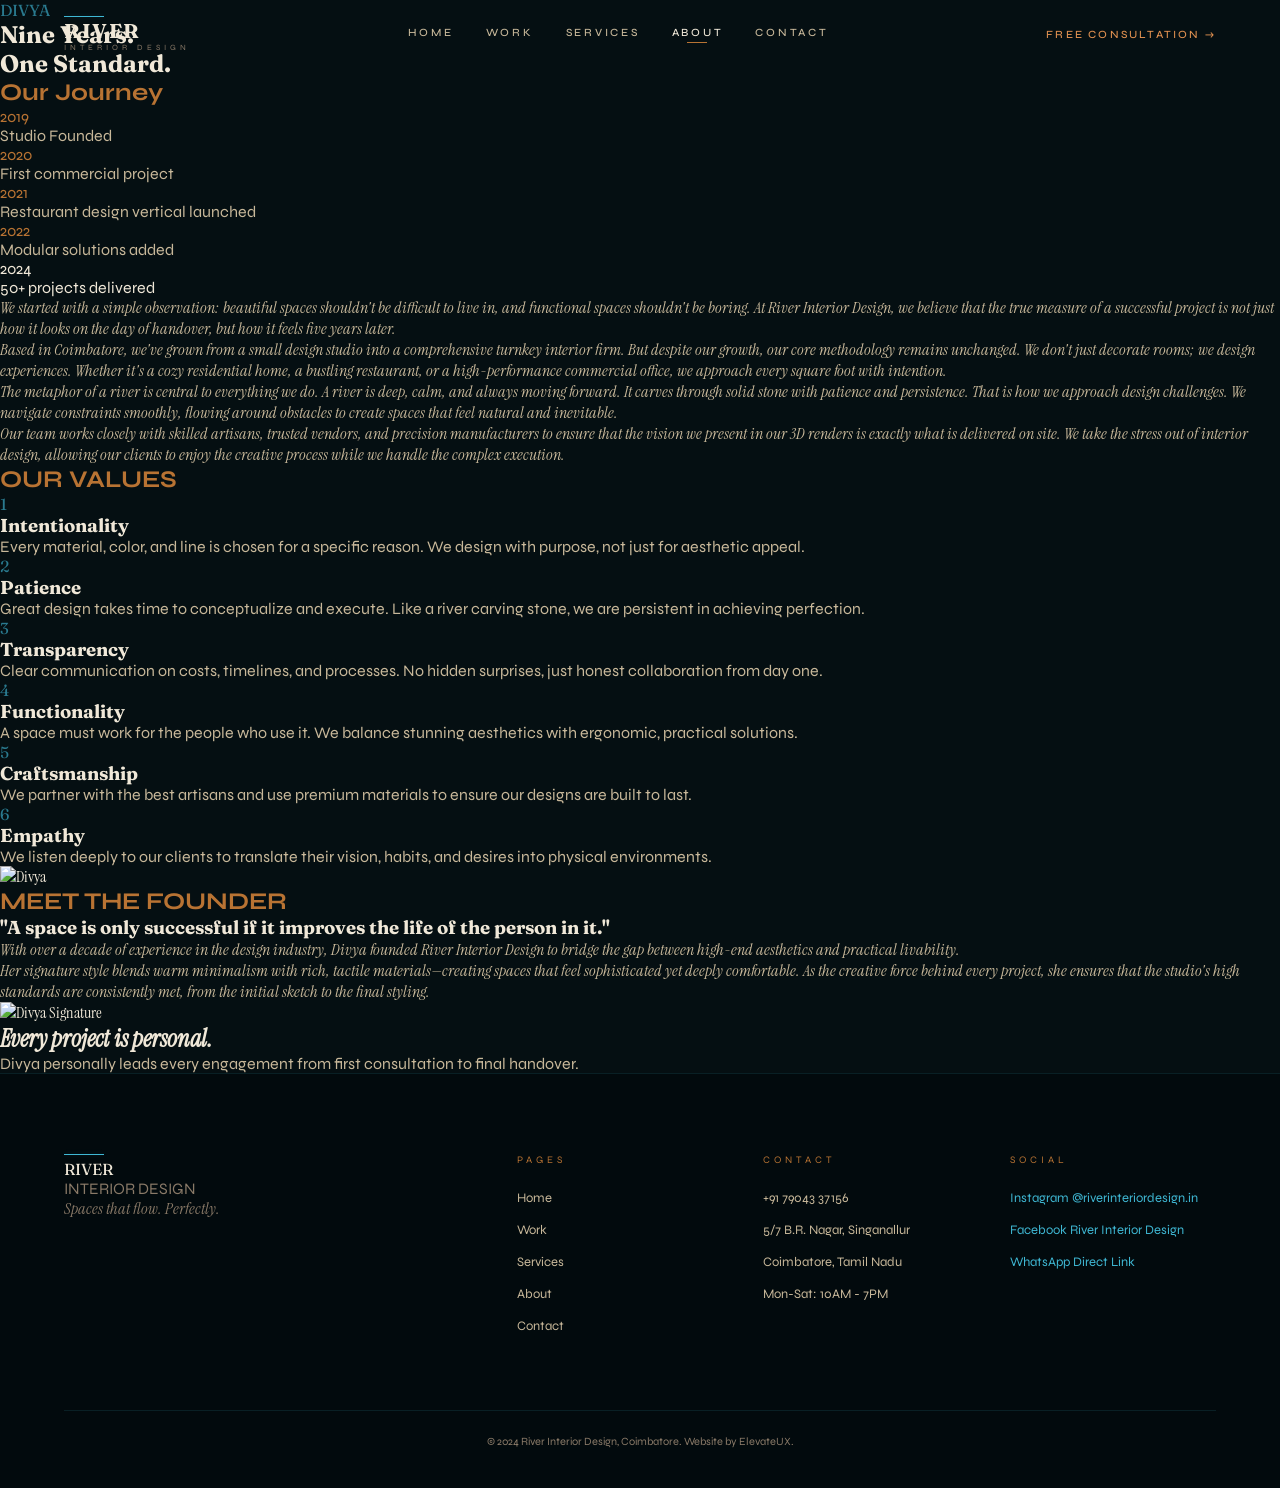
==== about.html @ d5b52022 "first commit" ====
<!DOCTYPE html>
<html lang="en">
<head>
    <meta charset="UTF-8">
    <meta name="viewport" content="width=device-width, initial-scale=1.0">
    <title>About | River Interior Design</title>
    <link rel="stylesheet" href="css/style.css">
    <script src="https://cdn.tailwindcss.com"></script>
    <script>
        tailwind.config = {
            theme: {
                extend: {
                    colors: {
                        deep: '#050f12',
                        surface: '#0a2028',
                        raised: '#0f3040',
                        elevated: '#1a4a60',
                        teal: '#2a7a8f',
                        glow: '#3fb8d4',
                        shimmer: '#7de0f5',
                        sand: '#f0e8d8',
                        'sand-dim': '#c8b89a',
                        'sand-muted': '#8a7a68',
                        copper: '#b87333',
                        'copper-bright': '#e09050',
                        'copper-dim': '#7a4f22',
                    }
                }
            }
        }
    </script>
</head>
<body class="bg-deep text-sand">

    <!-- NAVIGATION -->
    <nav class="navbar">
        <div class="nav-left">
            <div class="nav-logo-mark"></div>
            <a href="index.html" class="nav-title">RIVER</a>
            <div class="nav-subtitle">INTERIOR DESIGN</div>
        </div>
        
        <div class="nav-center hidden md:flex">
            <a href="index.html" class="nav-link">Home</a>
            <a href="work.html" class="nav-link">Work</a>
            <a href="services.html" class="nav-link">Services</a>
            <a href="about.html" class="nav-link active">About</a>
            <a href="contact.html" class="nav-link">Contact</a>
        </div>
        
        <div class="nav-right hidden md:flex">
            <a href="contact.html" class="btn-text-copper">FREE CONSULTATION &rarr;</a>
        </div>

        <div class="menu-toggle md:hidden">
            <span></span>
            <span></span>
        </div>
    </nav>

    <!-- MOBILE MENU -->
    <div class="mobile-menu">
        <a href="index.html" class="nav-link">Home</a>
        <a href="work.html" class="nav-link">Work</a>
        <a href="services.html" class="nav-link">Services</a>
        <a href="about.html" class="nav-link active">About</a>
        <a href="contact.html" class="nav-link">Contact</a>
    </div>

    <!-- HERO -->
    <section class="h-[80vh] bg-surface relative overflow-hidden flex items-center px-[5%] mt-[68px]">
        <div class="font-display font-black text-[200px] text-teal opacity-[0.04] absolute top-1/2 left-1/2 -translate-x-1/2 -translate-y-1/2 pointer-events-none select-none w-full text-center tracking-widest uppercase">DIVYA</div>
        
        <div class="relative z-10 w-full max-w-7xl mx-auto pt-20">
            <div class="clip-up-text clip-up">
                <h1 class="font-display font-black text-[clamp(64px,8vw,120px)] text-sand leading-none">Nine Years.</h1>
            </div>
            <div class="clip-up-text clip-up">
                <h1 class="font-display font-light italic text-[clamp(64px,8vw,120px)] text-glow leading-none" style="transition-delay: 0.2s">One Standard.</h1>
            </div>
        </div>
    </section>

    <!-- STORY & TIMELINE -->
    <section class="bg-deep py-24 px-[5%]">
        <div class="max-w-7xl mx-auto flex flex-col md:flex-row gap-20">
            
            <!-- Timeline (Left) -->
            <div class="w-full md:w-1/3">
                <div class="sticky top-32 reveal">
                    <h2 class="font-ui text-[10px] text-copper tracking-[0.4em] uppercase mb-12 fade-up">Our Journey</h2>
                    
                    <div class="relative border-l border-copper/30 ml-2 space-y-10">
                        <div class="relative pl-6 fade-up" style="transition-delay: 0.1s">
                            <span class="absolute -left-[5px] top-1.5 w-[9px] h-[9px] bg-copper rounded-full"></span>
                            <div class="font-ui text-[11px] text-copper tracking-wider font-semibold mb-1">2019</div>
                            <div class="font-ui text-[13px] text-sand-dim">Studio Founded</div>
                        </div>
                        
                        <div class="relative pl-6 fade-up" style="transition-delay: 0.2s">
                            <span class="absolute -left-[5px] top-1.5 w-[9px] h-[9px] bg-copper rounded-full"></span>
                            <div class="font-ui text-[11px] text-copper tracking-wider font-semibold mb-1">2020</div>
                            <div class="font-ui text-[13px] text-sand-dim">First commercial project</div>
                        </div>
                        
                        <div class="relative pl-6 fade-up" style="transition-delay: 0.3s">
                            <span class="absolute -left-[5px] top-1.5 w-[9px] h-[9px] bg-copper rounded-full"></span>
                            <div class="font-ui text-[11px] text-copper tracking-wider font-semibold mb-1">2021</div>
                            <div class="font-ui text-[13px] text-sand-dim">Restaurant design vertical launched</div>
                        </div>
                        
                        <div class="relative pl-6 fade-up" style="transition-delay: 0.4s">
                            <span class="absolute -left-[5px] top-1.5 w-[9px] h-[9px] bg-copper rounded-full"></span>
                            <div class="font-ui text-[11px] text-copper tracking-wider font-semibold mb-1">2022</div>
                            <div class="font-ui text-[13px] text-sand-dim">Modular solutions added</div>
                        </div>
                        
                        <div class="relative pl-6 fade-up" style="transition-delay: 0.5s">
                            <span class="absolute -left-[5px] top-1.5 w-[9px] h-[9px] bg-glow shadow-[0_0_10px_var(--glow)] rounded-full"></span>
                            <div class="font-ui text-[11px] text-glow tracking-wider font-semibold mb-1">2024</div>
                            <div class="font-ui text-[13px] text-sand">50+ projects delivered</div>
                        </div>
                    </div>
                </div>
            </div>

            <!-- Story Text (Right) -->
            <div class="w-full md:w-2/3 max-w-3xl reveal">
                <div class="space-y-8 font-italic text-[18px] text-sand-dim leading-[1.8] fade-up">
                    <p>
                        We started with a simple observation: beautiful spaces shouldn't be difficult to live in, and functional spaces shouldn't be boring. At River Interior Design, we believe that the true measure of a successful project is not just how it looks on the day of handover, but how it feels five years later.
                    </p>
                    <p>
                        Based in Coimbatore, we've grown from a small design studio into a comprehensive turnkey interior firm. But despite our growth, our core methodology remains unchanged. We don't just decorate rooms; we design experiences. Whether it's a cozy residential home, a bustling restaurant, or a high-performance commercial office, we approach every square foot with intention.
                    </p>
                    <p>
                        The metaphor of a river is central to everything we do. A river is deep, calm, and always moving forward. It carves through solid stone with patience and persistence. That is how we approach design challenges. We navigate constraints smoothly, flowing around obstacles to create spaces that feel natural and inevitable.
                    </p>
                    <p>
                        Our team works closely with skilled artisans, trusted vendors, and precision manufacturers to ensure that the vision we present in our 3D renders is exactly what is delivered on site. We take the stress out of interior design, allowing our clients to enjoy the creative process while we handle the complex execution.
                    </p>
                </div>
            </div>

        </div>
    </section>

    <!-- VALUES -->
    <section class="bg-raised py-32 px-[5%]">
        <div class="max-w-7xl mx-auto">
            <div class="mb-16 reveal text-center md:text-left">
                <h2 class="font-ui text-[10px] text-copper tracking-[0.4em] uppercase mb-4 fade-up">OUR VALUES</h2>
            </div>
            
            <div class="flex flex-wrap justify-center gap-12 lg:gap-0 relative">
                <!-- Staggered Layout -->
                
                <div class="w-full md:w-[45%] lg:w-1/3 p-6 reveal relative lg:mt-0">
                    <div class="font-display font-black text-[80px] text-teal opacity-10 absolute -top-8 left-4 pointer-events-none">1</div>
                    <div class="relative z-10 fade-up">
                        <h3 class="font-display font-bold text-2xl md:text-[28px] text-sand mb-3">Intentionality</h3>
                        <p class="font-ui text-[14px] text-sand-dim leading-relaxed">Every material, color, and line is chosen for a specific reason. We design with purpose, not just for aesthetic appeal.</p>
                    </div>
                </div>

                <div class="w-full md:w-[45%] lg:w-1/3 p-6 reveal relative lg:mt-20">
                    <div class="font-display font-black text-[80px] text-teal opacity-10 absolute -top-8 left-4 pointer-events-none">2</div>
                    <div class="relative z-10 fade-up" style="transition-delay: 0.1s">
                        <h3 class="font-display font-bold text-2xl md:text-[28px] text-sand mb-3">Patience</h3>
                        <p class="font-ui text-[14px] text-sand-dim leading-relaxed">Great design takes time to conceptualize and execute. Like a river carving stone, we are persistent in achieving perfection.</p>
                    </div>
                </div>

                <div class="w-full md:w-[45%] lg:w-1/3 p-6 reveal relative lg:mt-10">
                    <div class="font-display font-black text-[80px] text-teal opacity-10 absolute -top-8 left-4 pointer-events-none">3</div>
                    <div class="relative z-10 fade-up" style="transition-delay: 0.2s">
                        <h3 class="font-display font-bold text-2xl md:text-[28px] text-sand mb-3">Transparency</h3>
                        <p class="font-ui text-[14px] text-sand-dim leading-relaxed">Clear communication on costs, timelines, and processes. No hidden surprises, just honest collaboration from day one.</p>
                    </div>
                </div>

                <div class="w-full md:w-[45%] lg:w-1/3 p-6 reveal relative lg:mt-24 lg:-ml-12">
                    <div class="font-display font-black text-[80px] text-teal opacity-10 absolute -top-8 left-4 pointer-events-none">4</div>
                    <div class="relative z-10 fade-up" style="transition-delay: 0.3s">
                        <h3 class="font-display font-bold text-2xl md:text-[28px] text-sand mb-3">Functionality</h3>
                        <p class="font-ui text-[14px] text-sand-dim leading-relaxed">A space must work for the people who use it. We balance stunning aesthetics with ergonomic, practical solutions.</p>
                    </div>
                </div>

                <div class="w-full md:w-[45%] lg:w-1/3 p-6 reveal relative lg:mt-8">
                    <div class="font-display font-black text-[80px] text-teal opacity-10 absolute -top-8 left-4 pointer-events-none">5</div>
                    <div class="relative z-10 fade-up" style="transition-delay: 0.4s">
                        <h3 class="font-display font-bold text-2xl md:text-[28px] text-sand mb-3">Craftsmanship</h3>
                        <p class="font-ui text-[14px] text-sand-dim leading-relaxed">We partner with the best artisans and use premium materials to ensure our designs are built to last.</p>
                    </div>
                </div>

                <div class="w-full md:w-[45%] lg:w-1/3 p-6 reveal relative lg:mt-32">
                    <div class="font-display font-black text-[80px] text-teal opacity-10 absolute -top-8 left-4 pointer-events-none">6</div>
                    <div class="relative z-10 fade-up" style="transition-delay: 0.5s">
                        <h3 class="font-display font-bold text-2xl md:text-[28px] text-sand mb-3">Empathy</h3>
                        <p class="font-ui text-[14px] text-sand-dim leading-relaxed">We listen deeply to our clients to translate their vision, habits, and desires into physical environments.</p>
                    </div>
                </div>
            </div>
        </div>
    </section>

    <!-- DIVYA FEATURE -->
    <section class="bg-surface relative w-full flex flex-col md:flex-row overflow-hidden reveal">
        <div class="w-full md:w-1/2 min-h-[500px]">
            <img src="https://placehold.co/800x1000/0f3040/3fb8d4?text=Divya+Working" alt="Divya" class="w-full h-full object-cover border-t-[3px] border-copper mt-8 md:mt-0">
        </div>
        <div class="w-full md:w-1/2 p-12 md:p-24 flex flex-col justify-center">
            <h2 class="font-ui text-[10px] text-copper tracking-[0.4em] uppercase mb-6 fade-up">MEET THE FOUNDER</h2>
            <h3 class="font-display italic font-bold text-4xl md:text-[52px] text-sand leading-tight mb-8 fade-up" style="transition-delay: 0.1s">"A space is only successful if it improves the life of the person in it."</h3>
            
            <p class="font-italic text-[17px] text-sand-dim leading-[1.8] mb-6 fade-up" style="transition-delay: 0.2s">
                With over a decade of experience in the design industry, Divya founded River Interior Design to bridge the gap between high-end aesthetics and practical livability.
            </p>
            <p class="font-italic text-[17px] text-sand-dim leading-[1.8] mb-10 fade-up" style="transition-delay: 0.3s">
                Her signature style blends warm minimalism with rich, tactile materials—creating spaces that feel sophisticated yet deeply comfortable. As the creative force behind every project, she ensures that the studio's high standards are consistently met, from the initial sketch to the final styling.
            </p>
            
            <img src="https://placehold.co/200x80/0a2028/b87333?text=Divya+Signature" alt="Divya Signature" class="w-48 opacity-70 mix-blend-screen fade-up" style="transition-delay: 0.4s">
        </div>
    </section>

    <!-- TEAM CALLOUT -->
    <section class="bg-deep py-32 px-[5%] text-center reveal">
        <h2 class="font-italic text-3xl md:text-5xl text-sand mb-6 fade-up">Every project is personal.</h2>
        <p class="font-ui text-[16px] text-sand-dim max-w-2xl mx-auto fade-up" style="transition-delay: 0.1s">
            Divya personally leads every engagement from first consultation to final handover.
        </p>
    </section>

    <!-- FOOTER -->
    <footer>
        <div class="footer-grid">
            <div>
                <div class="nav-logo-mark mb-6"></div>
                <div class="font-display font-bold text-2xl text-glow mb-1">RIVER</div>
                <div class="font-ui text-[8px] text-sand-muted tracking-[0.6em] mb-4 uppercase">INTERIOR DESIGN</div>
                <p class="font-italic text-[13px] text-sand-muted">Spaces that flow. Perfectly.</p>
            </div>
            
            <div>
                <div class="footer-label">PAGES</div>
                <a href="index.html" class="footer-link">Home</a>
                <a href="work.html" class="footer-link">Work</a>
                <a href="services.html" class="footer-link">Services</a>
                <a href="about.html" class="footer-link">About</a>
                <a href="contact.html" class="footer-link">Contact</a>
            </div>
            
            <div>
                <div class="footer-label">CONTACT</div>
                <span class="footer-text">+91 79043 37156</span>
                <span class="footer-text">5/7 B.R. Nagar, Singanallur</span>
                <span class="footer-text">Coimbatore, Tamil Nadu</span>
                <span class="footer-text">Mon-Sat: 10AM - 7PM</span>
            </div>
            
            <div>
                <div class="footer-label">SOCIAL</div>
                <a href="#" class="footer-link footer-social">Instagram @riverinteriordesign.in</a>
                <a href="#" class="footer-link footer-social">Facebook River Interior Design</a>
                <a href="#" class="footer-link footer-social">WhatsApp Direct Link</a>
            </div>
        </div>
        
        <div class="footer-bottom">
            &copy; 2024 River Interior Design, Coimbatore. Website by ElevateUX.
        </div>
    </footer>

    <script src="js/main.js"></script>
</body>
</html>
---- css/style.css ----
@import url('https://fonts.googleapis.com/css2?family=Fraunces:ital,opsz,wght@0,9..144,100..900;1,9..144,100..900&family=Syne:wght@400;500;600;700;800&family=Instrument+Serif:ital@0;1&display=swap');

:root {
  --deep: #050f12;
  --surface: #0a2028;
  --raised: #0f3040;
  --elevated: #1a4a60;
  --teal: #2a7a8f;
  --glow: #3fb8d4;
  --shimmer: #7de0f5;

  --sand: #f0e8d8;
  --sand-dim: #c8b89a;
  --sand-muted: #8a7a68;

  --copper: #b87333;
  --copper-bright: #e09050;
  --copper-dim: #7a4f22;

  --white: #ffffff;
  --border: rgba(63,184,212,0.12);
  --border-warm: rgba(184,115,51,0.25);
  --glow-shadow: rgba(63,184,212,0.2);

  --font-display: 'Fraunces', serif;
  --font-ui: 'Syne', sans-serif;
  --font-italic: 'Instrument Serif', serif;
}

* {
  margin: 0;
  padding: 0;
  box-sizing: border-box;
}

body {
  background-color: var(--deep);
  color: var(--sand);
  font-family: var(--font-italic);
  -webkit-font-smoothing: antialiased;
  -moz-osx-font-smoothing: grayscale;
  overflow-x: hidden;
}

::selection {
  background-color: var(--copper);
  color: var(--deep);
}

::-webkit-scrollbar {
  width: 4px;
}
::-webkit-scrollbar-track {
  background: var(--deep);
}
::-webkit-scrollbar-thumb {
  background: var(--glow);
}

img {
  max-width: 100%;
  display: block;
  border-radius: 0 !important;
  box-shadow: none !important;
}

a {
  text-decoration: none;
  color: inherit;
}

ul {
  list-style: none;
}

/* Typography Utilities */
.font-display { font-family: var(--font-display); }
.font-ui { font-family: var(--font-ui); }
.font-italic { font-family: var(--font-italic); font-style: italic; }

.text-sand { color: var(--sand); }
.text-sand-dim { color: var(--sand-dim); }
.text-sand-muted { color: var(--sand-muted); }
.text-teal { color: var(--teal); }
.text-teal-glow { color: var(--glow); }
.text-copper { color: var(--copper); }
.text-white { color: var(--white); }

/* Navigation */
.navbar {
  position: fixed;
  top: 0;
  left: 0;
  width: 100%;
  height: 68px;
  z-index: 1000;
  display: flex;
  justify-content: space-between;
  align-items: center;
  padding: 0 5%;
  background: transparent;
  transition: all 0.5s cubic-bezier(0.16, 1, 0.3, 1);
}

.navbar.scrolled {
  background: rgba(5, 15, 18, 0.95);
  backdrop-filter: blur(20px) saturate(180%);
}

.nav-left {
  display: flex;
  flex-direction: column;
}

.nav-logo-mark {
  width: 40px;
  height: 1px;
  background-color: var(--glow);
  box-shadow: 0 0 5px var(--glow-shadow);
  margin-bottom: 4px;
  animation: flowLine 3s infinite ease-in-out alternate;
}

@keyframes flowLine {
  0% { transform: scaleX(0.8) translateX(-10px); opacity: 0.8; }
  100% { transform: scaleX(1.2) translateX(0); opacity: 1; }
}

.nav-title {
  font-family: var(--font-display);
  font-weight: 700;
  font-size: 20px;
  color: var(--sand);
  letter-spacing: 0.08em;
  line-height: 1;
}

.nav-subtitle {
  font-family: var(--font-ui);
  font-weight: 400;
  font-size: 8px;
  color: var(--sand-muted);
  letter-spacing: 0.5em;
  margin-top: 2px;
}

.nav-center {
  display: flex;
  gap: 32px;
}

.nav-link {
  font-family: var(--font-ui);
  font-weight: 500;
  font-size: 11px;
  letter-spacing: 0.25em;
  text-transform: uppercase;
  color: var(--sand-dim);
  position: relative;
  padding-bottom: 4px;
  transition: color 0.4s ease;
}

.nav-link::after {
  content: '';
  position: absolute;
  bottom: 0;
  left: 50%;
  transform: translateX(-50%);
  width: 0;
  height: 1px;
  background-color: var(--copper);
  transition: width 0.4s cubic-bezier(0.16, 1, 0.3, 1);
}

.nav-link:hover, .nav-link.active {
  color: var(--sand);
}

.nav-link:hover::after, .nav-link.active::after {
  width: 20px;
}

.nav-right {
  display: flex;
}

.btn-text-copper {
  font-family: var(--font-ui);
  font-weight: 500;
  font-size: 11px;
  letter-spacing: 0.2em;
  text-transform: uppercase;
  color: var(--copper-bright);
  background: none;
  border: none;
  cursor: pointer;
  transition: letter-spacing 0.4s cubic-bezier(0.16, 1, 0.3, 1);
}

.btn-text-copper:hover {
  letter-spacing: 0.35em;
}

.menu-toggle {
  display: none;
  flex-direction: column;
  gap: 8px;
  cursor: pointer;
  z-index: 1001;
}

.menu-toggle span {
  width: 28px;
  height: 1px;
  background-color: var(--sand);
  transition: transform 0.4s ease;
}

.mobile-menu {
  position: fixed;
  top: 0;
  left: 0;
  width: 100%;
  height: 100vh;
  background-color: var(--deep);
  z-index: 999;
  display: flex;
  flex-direction: column;
  justify-content: center;
  align-items: center;
  gap: 40px;
  transform: translateY(-100%);
  transition: transform 0.6s cubic-bezier(0.16, 1, 0.3, 1);
}

.mobile-menu.open {
  transform: translateY(0);
}

.mobile-menu .nav-link {
  font-family: var(--font-display);
  font-size: 48px;
  text-transform: none;
  letter-spacing: 0;
  color: var(--sand-dim);
}
.mobile-menu .nav-link:hover, .mobile-menu .nav-link.active {
  color: var(--sand);
}
.mobile-menu .nav-link::after {
  display: none;
}

/* Buttons */
.btn-primary {
  display: inline-block;
  background-color: var(--copper);
  color: var(--white);
  font-family: var(--font-ui);
  font-weight: 600;
  font-size: 11px;
  text-transform: uppercase;
  letter-spacing: 0.2em;
  padding: 16px 40px;
  border-radius: 0;
  transition: all 0.4s cubic-bezier(0.16, 1, 0.3, 1);
  border: none;
  cursor: pointer;
}

.btn-primary:hover {
  background-color: var(--copper-bright);
  letter-spacing: 0.35em;
}

.btn-outline {
  display: inline-block;
  background-color: transparent;
  color: var(--sand-dim);
  border: 1px solid var(--border);
  font-family: var(--font-ui);
  font-weight: 600;
  font-size: 11px;
  text-transform: uppercase;
  letter-spacing: 0.2em;
  padding: 16px 40px;
  border-radius: 0;
  transition: all 0.4s cubic-bezier(0.16, 1, 0.3, 1);
  cursor: pointer;
}

.btn-outline:hover {
  border-color: var(--teal);
  color: var(--sand);
  box-shadow: 0 0 20px var(--glow-shadow);
  letter-spacing: 0.35em;
}

/* Layout */
.section-padding {
  padding: 120px 5%;
}

/* Animations */
.clip-up {
  overflow: hidden;
}

.clip-up > span, .clip-up > div {
  display: block;
  transform: translateY(110%);
  transition: transform 0.8s cubic-bezier(0.16, 1, 0.3, 1);
}

.reveal.visible .clip-up > span,
.reveal.visible .clip-up > div,
.clip-up-active > span,
.clip-up-active > div {
  transform: translateY(0);
}

.fade-up {
  opacity: 0;
  transform: translateY(20px);
  transition: all 0.8s cubic-bezier(0.16, 1, 0.3, 1);
}

.reveal.visible .fade-up,
.fade-up-active {
  opacity: 1;
  transform: translateY(0);
}

/* Marquee */
.marquee-container {
  background-color: var(--copper);
  padding: 12px 0;
  overflow: hidden;
  display: flex;
  flex-direction: column;
  gap: 1px;
  border-top: 1px solid var(--sand-muted);
  border-bottom: 1px solid var(--sand-muted);
}

.marquee-row {
  display: flex;
  white-space: nowrap;
}

.marquee-content {
  display: flex;
  animation: marquee 25s linear infinite;
  padding-right: 1em;
}

.marquee-row.reverse .marquee-content {
  animation: marquee-reverse 20s linear infinite;
}

.marquee-text {
  font-family: var(--font-ui);
  font-weight: 500;
  font-size: 10px;
  letter-spacing: 0.4em;
  color: var(--white);
  text-transform: uppercase;
  margin-right: 1em;
}

@keyframes marquee {
  0% { transform: translateX(0); }
  100% { transform: translateX(-100%); }
}

@keyframes marquee-reverse {
  0% { transform: translateX(-100%); }
  100% { transform: translateX(0); }
}

/* Accordion */
.accordion-container {
  display: flex;
  height: 500px;
  gap: 20px;
  margin-top: 60px;
}

.accordion-item {
  flex: 1;
  position: relative;
  overflow: hidden;
  transition: all 0.6s cubic-bezier(0.16, 1, 0.3, 1);
  cursor: pointer;
  background-size: cover;
  background-position: center;
}

.accordion-item::before {
  content: '';
  position: absolute;
  top: 0;
  left: 0;
  width: 100%;
  height: 100%;
  background: rgba(10, 32, 40, 0.6);
  transition: background 0.6s ease;
}

.accordion-item:hover {
  flex: 3;
}

.accordion-item:hover::before {
  background: rgba(10, 32, 40, 0.3);
}

.accordion-default {
  position: absolute;
  top: 50%;
  left: 50%;
  transform: translate(-50%, -50%);
  transition: opacity 0.4s ease;
}

.accordion-number {
  font-family: var(--font-display);
  font-weight: 700;
  font-size: 24px;
  color: var(--sand);
  writing-mode: vertical-rl;
  text-orientation: mixed;
  transform: rotate(180deg);
}

.accordion-content {
  position: absolute;
  bottom: 40px;
  left: 40px;
  right: 40px;
  opacity: 0;
  transform: translateY(20px);
  transition: all 0.5s ease;
  pointer-events: none;
}

.accordion-item:hover .accordion-default {
  opacity: 0;
}

.accordion-item:hover .accordion-content {
  opacity: 1;
  transform: translateY(0);
  pointer-events: auto;
  transition-delay: 0.2s;
}

.accordion-title {
  font-family: var(--font-display);
  font-weight: 700;
  font-size: 36px;
  color: var(--sand);
  margin-bottom: 12px;
}

.accordion-desc {
  font-family: var(--font-italic);
  font-size: 15px;
  color: var(--sand-dim);
  margin-bottom: 20px;
}

/* Footer */
footer {
  background-color: #020a0d;
  border-top: 1px solid var(--border);
  padding: 80px 5% 40px;
}

.footer-grid {
  display: grid;
  grid-template-columns: 2fr 1fr 1fr 1fr;
  gap: 40px;
  margin-bottom: 60px;
}

.footer-label {
  font-family: var(--font-ui);
  font-size: 10px;
  color: var(--copper);
  letter-spacing: 0.4em;
  text-transform: uppercase;
  margin-bottom: 24px;
}

.footer-link, .footer-text {
  font-family: var(--font-ui);
  font-size: 13px;
  color: var(--sand-dim);
  margin-bottom: 16px;
  display: block;
  transition: color 0.3s ease;
}

.footer-link:hover {
  color: var(--sand);
}

.footer-social {
  color: var(--glow);
}

.footer-social:hover {
  color: var(--sand);
}

.footer-bottom {
  border-top: 1px solid var(--border);
  padding-top: 24px;
  text-align: center;
  font-family: var(--font-ui);
  font-size: 11px;
  color: var(--sand-muted);
}

/* Responsive */
@media (max-width: 768px) {
  .nav-center, .nav-right {
    display: none;
  }
  .menu-toggle {
    display: flex;
  }
  .menu-toggle.open span:nth-child(1) {
    transform: translateY(9px) rotate(45deg);
  }
  .menu-toggle.open span:nth-child(2) {
    transform: translateY(-9px) rotate(-45deg);
  }
  
  .footer-grid {
    grid-template-columns: 1fr;
  }
  
  .accordion-container {
    flex-direction: column;
    height: auto;
  }
  .accordion-item {
    height: 120px;
  }
  .accordion-item:hover {
    height: 300px;
  }
  .accordion-number {
    writing-mode: horizontal-tb;
    transform: none;
  }
}
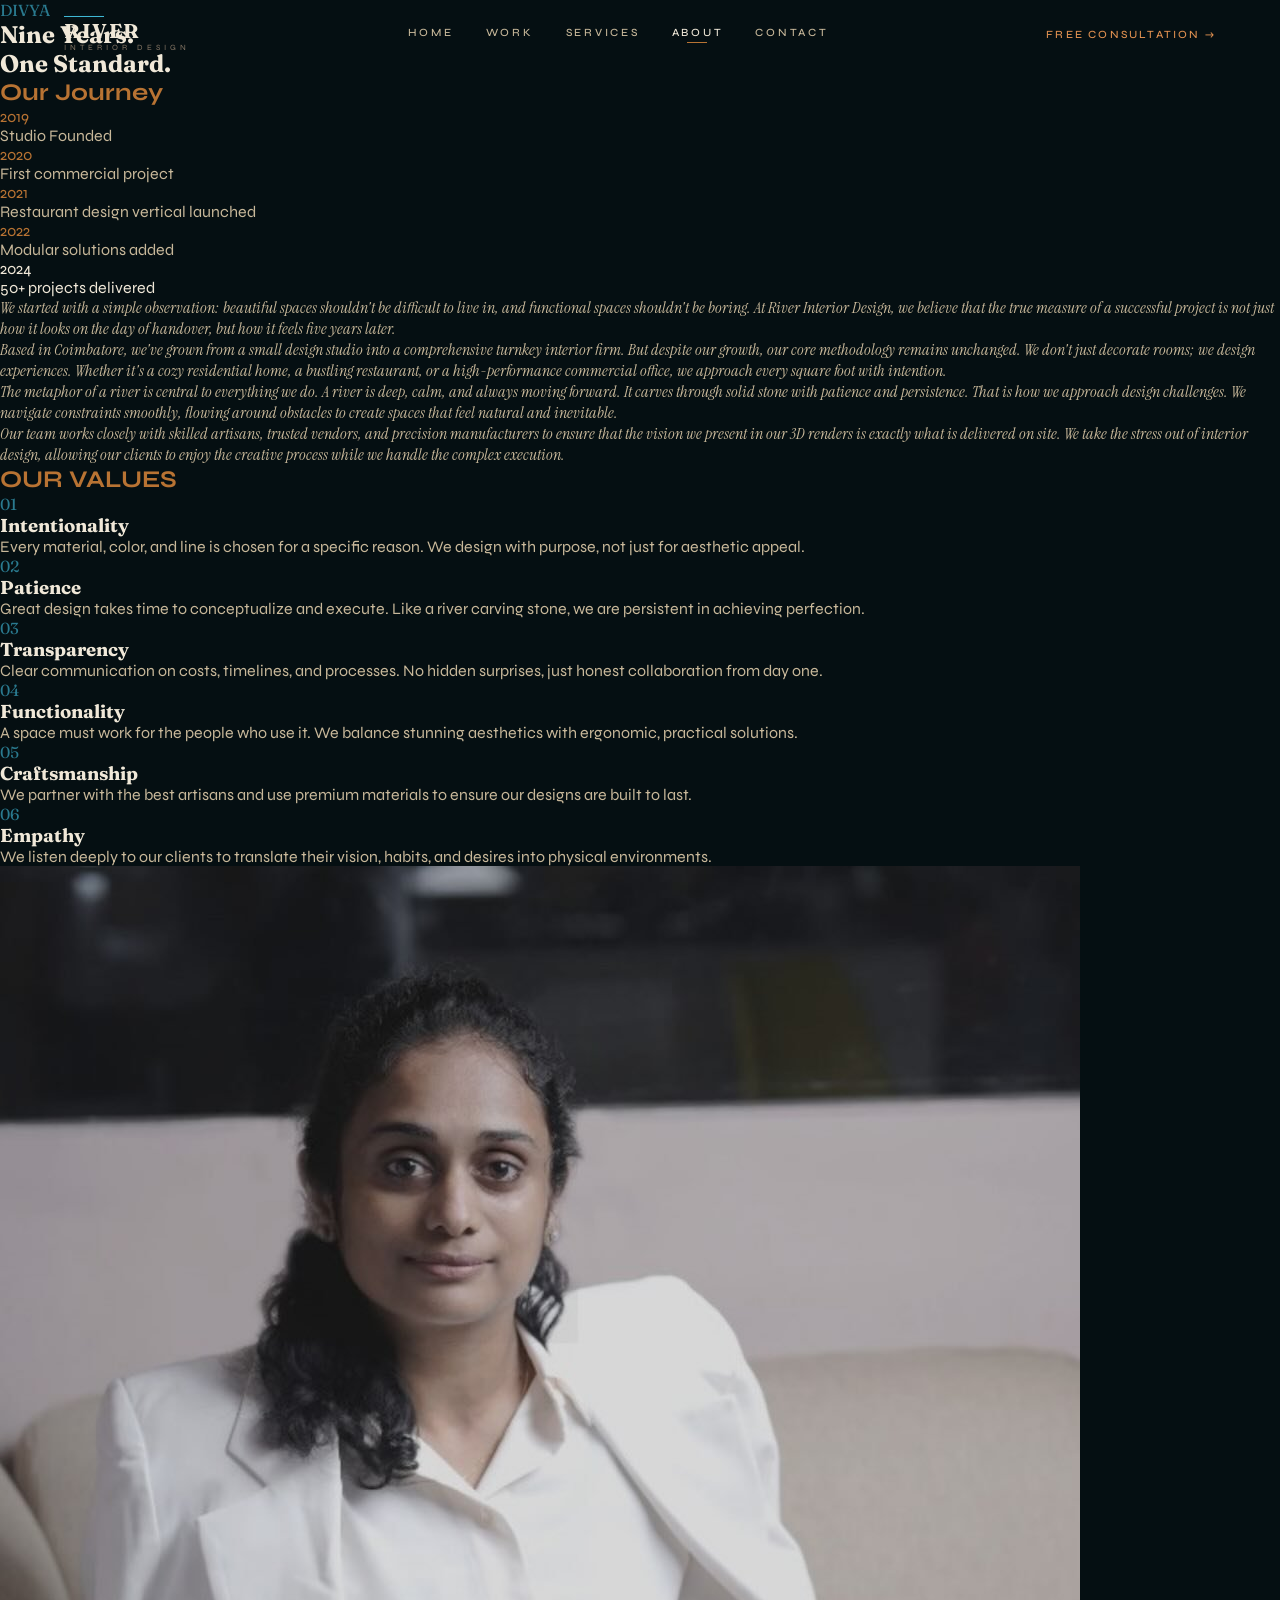
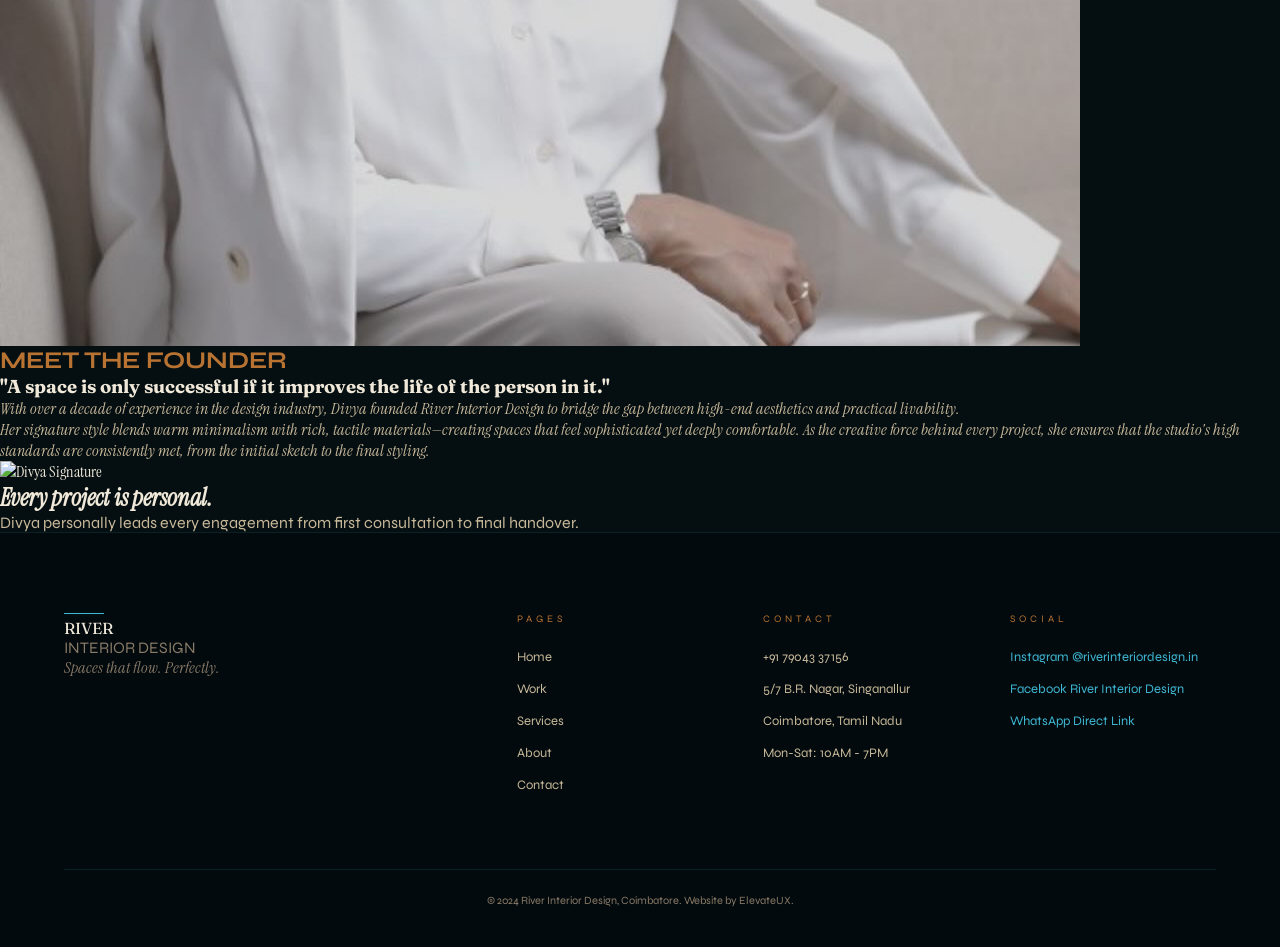
==== commit a08c5cd0: "updated website files" ====
--- a/about.html
+++ b/about.html
@@ -88,7 +88,7 @@
             <!-- Timeline (Left) -->
             <div class="w-full md:w-1/3">
                 <div class="sticky top-32 reveal">
-                    <h2 class="font-ui text-[10px] text-copper tracking-[0.4em] uppercase mb-12 fade-up">Our Journey</h2>
+                    <h2 class="font-ui text-[13px] text-copper tracking-[0.4em] uppercase mb-12 fade-up">Our Journey</h2>
                     
                     <div class="relative border-l border-copper/30 ml-2 space-y-10">
                         <div class="relative pl-6 fade-up" style="transition-delay: 0.1s">
@@ -149,56 +149,61 @@
     <section class="bg-raised py-32 px-[5%]">
         <div class="max-w-7xl mx-auto">
             <div class="mb-16 reveal text-center md:text-left">
-                <h2 class="font-ui text-[10px] text-copper tracking-[0.4em] uppercase mb-4 fade-up">OUR VALUES</h2>
-            </div>
-            
-            <div class="flex flex-wrap justify-center gap-12 lg:gap-0 relative">
-                <!-- Staggered Layout -->
+                <h2 class="font-ui text-[13px] text-copper tracking-[0.4em] uppercase mb-4 fade-up">OUR VALUES</h2>
+            </div>
+            
+            <div class="grid grid-cols-1 md:grid-cols-2 lg:grid-cols-3 border-t border-l border-copper/10">
                 
-                <div class="w-full md:w-[45%] lg:w-1/3 p-6 reveal relative lg:mt-0">
-                    <div class="font-display font-black text-[80px] text-teal opacity-10 absolute -top-8 left-4 pointer-events-none">1</div>
-                    <div class="relative z-10 fade-up">
-                        <h3 class="font-display font-bold text-2xl md:text-[28px] text-sand mb-3">Intentionality</h3>
+                <!-- 01 -->
+                <div class="p-12 border-b border-r border-copper/10 relative group hover:bg-surface/50 transition-colors duration-500 reveal">
+                    <div class="font-display font-light text-5xl text-teal opacity-20 mb-8 transition-all duration-500 group-hover:text-copper group-hover:opacity-60">01</div>
+                    <div class="fade-up">
+                        <h3 class="font-display font-bold text-2xl text-sand mb-4 group-hover:text-copper-bright transition-colors duration-500">Intentionality</h3>
                         <p class="font-ui text-[14px] text-sand-dim leading-relaxed">Every material, color, and line is chosen for a specific reason. We design with purpose, not just for aesthetic appeal.</p>
                     </div>
                 </div>
 
-                <div class="w-full md:w-[45%] lg:w-1/3 p-6 reveal relative lg:mt-20">
-                    <div class="font-display font-black text-[80px] text-teal opacity-10 absolute -top-8 left-4 pointer-events-none">2</div>
-                    <div class="relative z-10 fade-up" style="transition-delay: 0.1s">
-                        <h3 class="font-display font-bold text-2xl md:text-[28px] text-sand mb-3">Patience</h3>
+                <!-- 02 -->
+                <div class="p-12 border-b border-r border-copper/10 relative group hover:bg-surface/50 transition-colors duration-500 reveal" style="transition-delay: 0.1s">
+                    <div class="font-display font-light text-5xl text-teal opacity-20 mb-8 transition-all duration-500 group-hover:text-copper group-hover:opacity-60">02</div>
+                    <div class="fade-up" style="transition-delay: 0.1s">
+                        <h3 class="font-display font-bold text-2xl text-sand mb-4 group-hover:text-copper-bright transition-colors duration-500">Patience</h3>
                         <p class="font-ui text-[14px] text-sand-dim leading-relaxed">Great design takes time to conceptualize and execute. Like a river carving stone, we are persistent in achieving perfection.</p>
                     </div>
                 </div>
 
-                <div class="w-full md:w-[45%] lg:w-1/3 p-6 reveal relative lg:mt-10">
-                    <div class="font-display font-black text-[80px] text-teal opacity-10 absolute -top-8 left-4 pointer-events-none">3</div>
-                    <div class="relative z-10 fade-up" style="transition-delay: 0.2s">
-                        <h3 class="font-display font-bold text-2xl md:text-[28px] text-sand mb-3">Transparency</h3>
+                <!-- 03 -->
+                <div class="p-12 border-b border-r border-copper/10 relative group hover:bg-surface/50 transition-colors duration-500 reveal" style="transition-delay: 0.2s">
+                    <div class="font-display font-light text-5xl text-teal opacity-20 mb-8 transition-all duration-500 group-hover:text-copper group-hover:opacity-60">03</div>
+                    <div class="fade-up" style="transition-delay: 0.2s">
+                        <h3 class="font-display font-bold text-2xl text-sand mb-4 group-hover:text-copper-bright transition-colors duration-500">Transparency</h3>
                         <p class="font-ui text-[14px] text-sand-dim leading-relaxed">Clear communication on costs, timelines, and processes. No hidden surprises, just honest collaboration from day one.</p>
                     </div>
                 </div>
 
-                <div class="w-full md:w-[45%] lg:w-1/3 p-6 reveal relative lg:mt-24 lg:-ml-12">
-                    <div class="font-display font-black text-[80px] text-teal opacity-10 absolute -top-8 left-4 pointer-events-none">4</div>
-                    <div class="relative z-10 fade-up" style="transition-delay: 0.3s">
-                        <h3 class="font-display font-bold text-2xl md:text-[28px] text-sand mb-3">Functionality</h3>
+                <!-- 04 -->
+                <div class="p-12 border-b border-r border-copper/10 relative group hover:bg-surface/50 transition-colors duration-500 reveal" style="transition-delay: 0.3s">
+                    <div class="font-display font-light text-5xl text-teal opacity-20 mb-8 transition-all duration-500 group-hover:text-copper group-hover:opacity-60">04</div>
+                    <div class="fade-up" style="transition-delay: 0.3s">
+                        <h3 class="font-display font-bold text-2xl text-sand mb-4 group-hover:text-copper-bright transition-colors duration-500">Functionality</h3>
                         <p class="font-ui text-[14px] text-sand-dim leading-relaxed">A space must work for the people who use it. We balance stunning aesthetics with ergonomic, practical solutions.</p>
                     </div>
                 </div>
 
-                <div class="w-full md:w-[45%] lg:w-1/3 p-6 reveal relative lg:mt-8">
-                    <div class="font-display font-black text-[80px] text-teal opacity-10 absolute -top-8 left-4 pointer-events-none">5</div>
-                    <div class="relative z-10 fade-up" style="transition-delay: 0.4s">
-                        <h3 class="font-display font-bold text-2xl md:text-[28px] text-sand mb-3">Craftsmanship</h3>
+                <!-- 05 -->
+                <div class="p-12 border-b border-r border-copper/10 relative group hover:bg-surface/50 transition-colors duration-500 reveal" style="transition-delay: 0.4s">
+                    <div class="font-display font-light text-5xl text-teal opacity-20 mb-8 transition-all duration-500 group-hover:text-copper group-hover:opacity-60">05</div>
+                    <div class="fade-up" style="transition-delay: 0.4s">
+                        <h3 class="font-display font-bold text-2xl text-sand mb-4 group-hover:text-copper-bright transition-colors duration-500">Craftsmanship</h3>
                         <p class="font-ui text-[14px] text-sand-dim leading-relaxed">We partner with the best artisans and use premium materials to ensure our designs are built to last.</p>
                     </div>
                 </div>
 
-                <div class="w-full md:w-[45%] lg:w-1/3 p-6 reveal relative lg:mt-32">
-                    <div class="font-display font-black text-[80px] text-teal opacity-10 absolute -top-8 left-4 pointer-events-none">6</div>
-                    <div class="relative z-10 fade-up" style="transition-delay: 0.5s">
-                        <h3 class="font-display font-bold text-2xl md:text-[28px] text-sand mb-3">Empathy</h3>
+                <!-- 06 -->
+                <div class="p-12 border-b border-r border-copper/10 relative group hover:bg-surface/50 transition-colors duration-500 reveal" style="transition-delay: 0.5s">
+                    <div class="font-display font-light text-5xl text-teal opacity-20 mb-8 transition-all duration-500 group-hover:text-copper group-hover:opacity-60">06</div>
+                    <div class="fade-up" style="transition-delay: 0.5s">
+                        <h3 class="font-display font-bold text-2xl text-sand mb-4 group-hover:text-copper-bright transition-colors duration-500">Empathy</h3>
                         <p class="font-ui text-[14px] text-sand-dim leading-relaxed">We listen deeply to our clients to translate their vision, habits, and desires into physical environments.</p>
                     </div>
                 </div>
@@ -209,10 +214,10 @@
     <!-- DIVYA FEATURE -->
     <section class="bg-surface relative w-full flex flex-col md:flex-row overflow-hidden reveal">
         <div class="w-full md:w-1/2 min-h-[500px]">
-            <img src="https://placehold.co/800x1000/0f3040/3fb8d4?text=Divya+Working" alt="Divya" class="w-full h-full object-cover border-t-[3px] border-copper mt-8 md:mt-0">
+            <img src="assets/divya.jpg" alt="Divya" class="w-full h-full object-cover border-t-[3px] border-copper mt-8 md:mt-0">
         </div>
         <div class="w-full md:w-1/2 p-12 md:p-24 flex flex-col justify-center">
-            <h2 class="font-ui text-[10px] text-copper tracking-[0.4em] uppercase mb-6 fade-up">MEET THE FOUNDER</h2>
+            <h2 class="font-ui text-[13px] text-copper tracking-[0.4em] uppercase mb-6 fade-up">MEET THE FOUNDER</h2>
             <h3 class="font-display italic font-bold text-4xl md:text-[52px] text-sand leading-tight mb-8 fade-up" style="transition-delay: 0.1s">"A space is only successful if it improves the life of the person in it."</h3>
             
             <p class="font-italic text-[17px] text-sand-dim leading-[1.8] mb-6 fade-up" style="transition-delay: 0.2s">
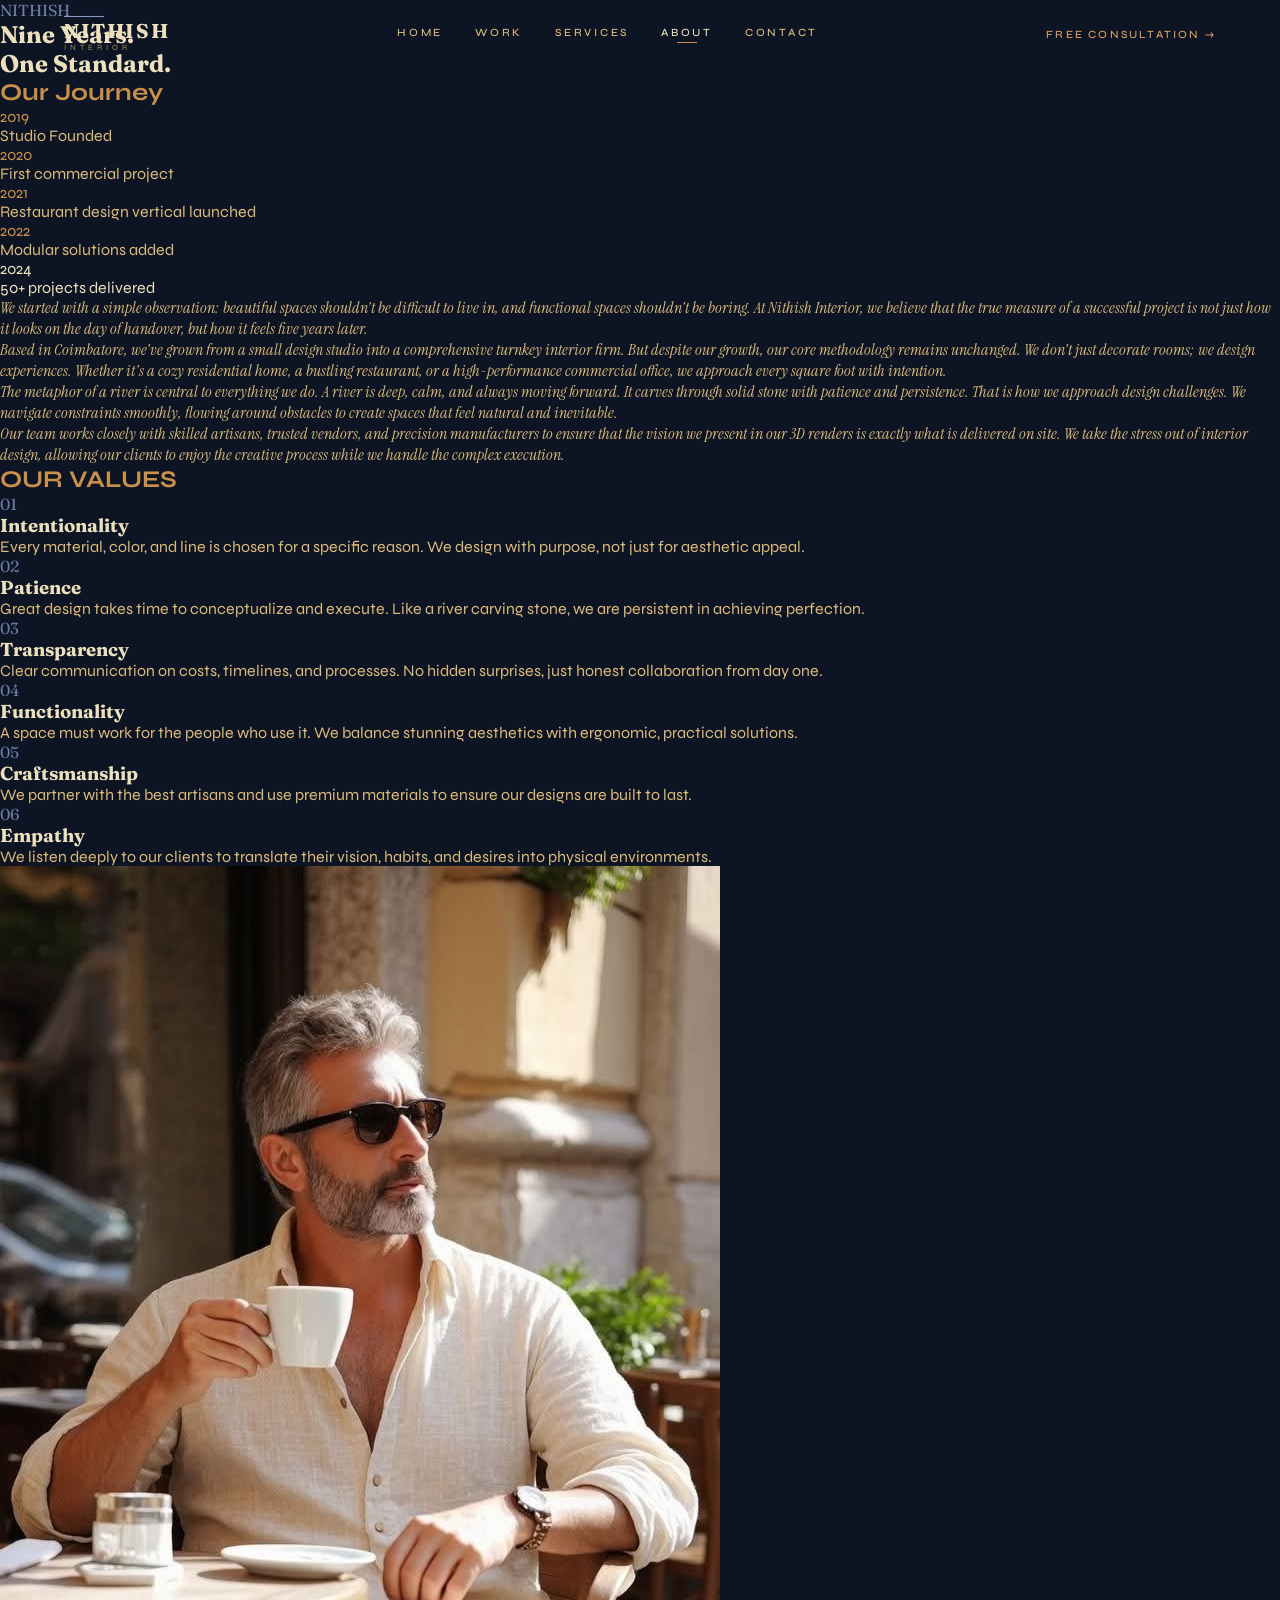
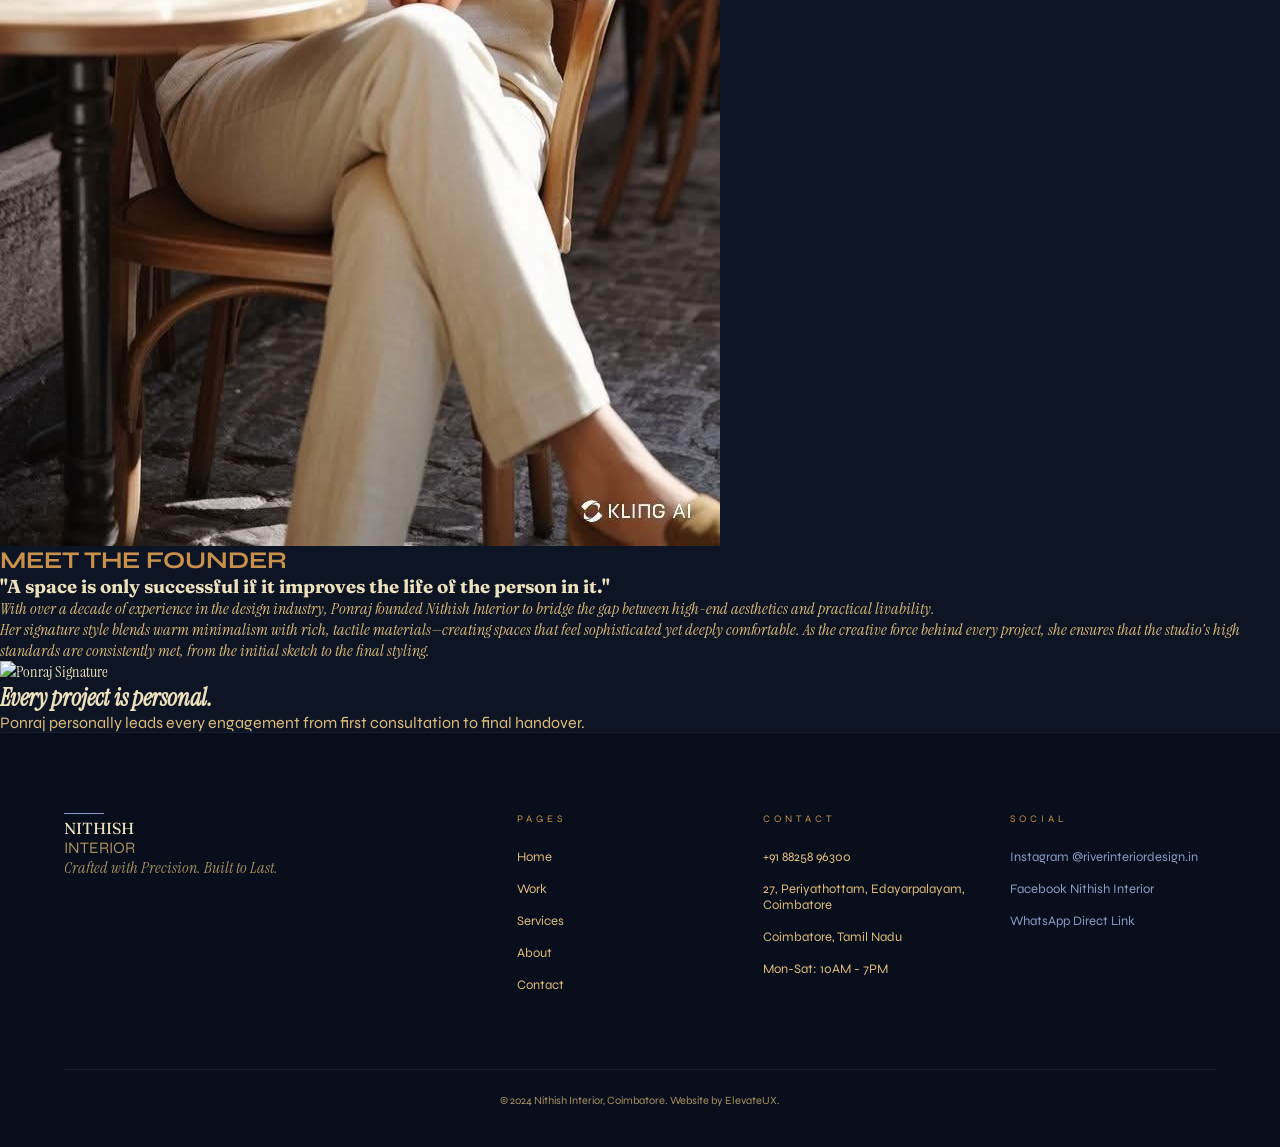
==== commit ed9b4e14: "updated website files" ====
--- a/about.html
+++ b/about.html
@@ -3,7 +3,7 @@
 <head>
     <meta charset="UTF-8">
     <meta name="viewport" content="width=device-width, initial-scale=1.0">
-    <title>About | River Interior Design</title>
+    <title>About | Nithish Interior</title>
     <link rel="stylesheet" href="css/style.css">
     <script src="https://cdn.tailwindcss.com"></script>
     <script>
@@ -11,19 +11,19 @@
             theme: {
                 extend: {
                     colors: {
-                        deep: '#050f12',
-                        surface: '#0a2028',
-                        raised: '#0f3040',
-                        elevated: '#1a4a60',
-                        teal: '#2a7a8f',
-                        glow: '#3fb8d4',
-                        shimmer: '#7de0f5',
-                        sand: '#f0e8d8',
-                        'sand-dim': '#c8b89a',
-                        'sand-muted': '#8a7a68',
-                        copper: '#b87333',
-                        'copper-bright': '#e09050',
-                        'copper-dim': '#7a4f22',
+                        deep: '#0D1525',
+                        surface: '#152038',
+                        raised: '#1E2F4D',
+                        elevated: '#2A3F62',
+                        teal: '#6B7BA4',
+                        glow: '#8A9CC4',
+                        shimmer: '#B0BDD8',
+                        sand: '#EDE0BC',
+                        'sand-dim': '#DEBB7A',
+                        'sand-muted': '#A89060',
+                        copper: '#C8904A',
+                        'copper-bright': '#DDA060',
+                        'copper-dim': '#9A6830',
                     }
                 }
             }
@@ -36,8 +36,8 @@
     <nav class="navbar">
         <div class="nav-left">
             <div class="nav-logo-mark"></div>
-            <a href="index.html" class="nav-title">RIVER</a>
-            <div class="nav-subtitle">INTERIOR DESIGN</div>
+            <a href="index.html" class="nav-title">NITHISH</a>
+            <div class="nav-subtitle">INTERIOR</div>
         </div>
         
         <div class="nav-center hidden md:flex">
@@ -69,7 +69,7 @@
 
     <!-- HERO -->
     <section class="h-[80vh] bg-surface relative overflow-hidden flex items-center px-[5%] mt-[68px]">
-        <div class="font-display font-black text-[200px] text-teal opacity-[0.04] absolute top-1/2 left-1/2 -translate-x-1/2 -translate-y-1/2 pointer-events-none select-none w-full text-center tracking-widest uppercase">DIVYA</div>
+        <div class="font-display font-black text-[200px] text-teal opacity-[0.04] absolute top-1/2 left-1/2 -translate-x-1/2 -translate-y-1/2 pointer-events-none select-none w-full text-center tracking-widest uppercase">NITHISH</div>
         
         <div class="relative z-10 w-full max-w-7xl mx-auto pt-20">
             <div class="clip-up-text clip-up">
@@ -128,7 +128,7 @@
             <div class="w-full md:w-2/3 max-w-3xl reveal">
                 <div class="space-y-8 font-italic text-[18px] text-sand-dim leading-[1.8] fade-up">
                     <p>
-                        We started with a simple observation: beautiful spaces shouldn't be difficult to live in, and functional spaces shouldn't be boring. At River Interior Design, we believe that the true measure of a successful project is not just how it looks on the day of handover, but how it feels five years later.
+                        We started with a simple observation: beautiful spaces shouldn't be difficult to live in, and functional spaces shouldn't be boring. At Nithish Interior, we believe that the true measure of a successful project is not just how it looks on the day of handover, but how it feels five years later.
                     </p>
                     <p>
                         Based in Coimbatore, we've grown from a small design studio into a comprehensive turnkey interior firm. But despite our growth, our core methodology remains unchanged. We don't just decorate rooms; we design experiences. Whether it's a cozy residential home, a bustling restaurant, or a high-performance commercial office, we approach every square foot with intention.
@@ -214,20 +214,20 @@
     <!-- DIVYA FEATURE -->
     <section class="bg-surface relative w-full flex flex-col md:flex-row overflow-hidden reveal">
         <div class="w-full md:w-1/2 min-h-[500px]">
-            <img src="assets/divya.jpg" alt="Divya" class="w-full h-full object-cover border-t-[3px] border-copper mt-8 md:mt-0">
+            <img src="assets/ponraj.jpg" alt="Ponraj" class="w-full h-full object-cover border-t-[3px] border-copper mt-8 md:mt-0">
         </div>
         <div class="w-full md:w-1/2 p-12 md:p-24 flex flex-col justify-center">
             <h2 class="font-ui text-[13px] text-copper tracking-[0.4em] uppercase mb-6 fade-up">MEET THE FOUNDER</h2>
             <h3 class="font-display italic font-bold text-4xl md:text-[52px] text-sand leading-tight mb-8 fade-up" style="transition-delay: 0.1s">"A space is only successful if it improves the life of the person in it."</h3>
             
             <p class="font-italic text-[17px] text-sand-dim leading-[1.8] mb-6 fade-up" style="transition-delay: 0.2s">
-                With over a decade of experience in the design industry, Divya founded River Interior Design to bridge the gap between high-end aesthetics and practical livability.
+                With over a decade of experience in the design industry, Ponraj founded Nithish Interior to bridge the gap between high-end aesthetics and practical livability.
             </p>
             <p class="font-italic text-[17px] text-sand-dim leading-[1.8] mb-10 fade-up" style="transition-delay: 0.3s">
                 Her signature style blends warm minimalism with rich, tactile materials—creating spaces that feel sophisticated yet deeply comfortable. As the creative force behind every project, she ensures that the studio's high standards are consistently met, from the initial sketch to the final styling.
             </p>
             
-            <img src="https://placehold.co/200x80/0a2028/b87333?text=Divya+Signature" alt="Divya Signature" class="w-48 opacity-70 mix-blend-screen fade-up" style="transition-delay: 0.4s">
+            <img src="https://placehold.co/200x80/152038/C8904A?text=Ponraj+Signature" alt="Ponraj Signature" class="w-48 opacity-70 mix-blend-screen fade-up" style="transition-delay: 0.4s">
         </div>
     </section>
 
@@ -235,7 +235,7 @@
     <section class="bg-deep py-32 px-[5%] text-center reveal">
         <h2 class="font-italic text-3xl md:text-5xl text-sand mb-6 fade-up">Every project is personal.</h2>
         <p class="font-ui text-[16px] text-sand-dim max-w-2xl mx-auto fade-up" style="transition-delay: 0.1s">
-            Divya personally leads every engagement from first consultation to final handover.
+            Ponraj personally leads every engagement from first consultation to final handover.
         </p>
     </section>
 
@@ -244,9 +244,9 @@
         <div class="footer-grid">
             <div>
                 <div class="nav-logo-mark mb-6"></div>
-                <div class="font-display font-bold text-2xl text-glow mb-1">RIVER</div>
-                <div class="font-ui text-[8px] text-sand-muted tracking-[0.6em] mb-4 uppercase">INTERIOR DESIGN</div>
-                <p class="font-italic text-[13px] text-sand-muted">Spaces that flow. Perfectly.</p>
+                <div class="font-display font-bold text-2xl text-glow mb-1">NITHISH</div>
+                <div class="font-ui text-[8px] text-sand-muted tracking-[0.6em] mb-4 uppercase">INTERIOR</div>
+                <p class="font-italic text-[13px] text-sand-muted">Crafted with Precision. Built to Last.</p>
             </div>
             
             <div>
@@ -260,8 +260,8 @@
             
             <div>
                 <div class="footer-label">CONTACT</div>
-                <span class="footer-text">+91 79043 37156</span>
-                <span class="footer-text">5/7 B.R. Nagar, Singanallur</span>
+                <span class="footer-text">+91 88258 96300</span>
+                <span class="footer-text">27, Periyathottam, Edayarpalayam, Coimbatore</span>
                 <span class="footer-text">Coimbatore, Tamil Nadu</span>
                 <span class="footer-text">Mon-Sat: 10AM - 7PM</span>
             </div>
@@ -269,13 +269,13 @@
             <div>
                 <div class="footer-label">SOCIAL</div>
                 <a href="#" class="footer-link footer-social">Instagram @riverinteriordesign.in</a>
-                <a href="#" class="footer-link footer-social">Facebook River Interior Design</a>
+                <a href="#" class="footer-link footer-social">Facebook Nithish Interior</a>
                 <a href="#" class="footer-link footer-social">WhatsApp Direct Link</a>
             </div>
         </div>
         
         <div class="footer-bottom">
-            &copy; 2024 River Interior Design, Coimbatore. Website by ElevateUX.
+            &copy; 2024 Nithish Interior, Coimbatore. Website by ElevateUX.
         </div>
     </footer>
 
--- a/css/style.css
+++ b/css/style.css
@@ -1,26 +1,26 @@
 @import url('https://fonts.googleapis.com/css2?family=Fraunces:ital,opsz,wght@0,9..144,100..900;1,9..144,100..900&family=Syne:wght@400;500;600;700;800&family=Instrument+Serif:ital@0;1&display=swap');
 
 :root {
-  --deep: #050f12;
-  --surface: #0a2028;
-  --raised: #0f3040;
-  --elevated: #1a4a60;
-  --teal: #2a7a8f;
-  --glow: #3fb8d4;
-  --shimmer: #7de0f5;
-
-  --sand: #f0e8d8;
-  --sand-dim: #c8b89a;
-  --sand-muted: #8a7a68;
-
-  --copper: #b87333;
-  --copper-bright: #e09050;
-  --copper-dim: #7a4f22;
+  --deep: #0D1525;
+  --surface: #152038;
+  --raised: #1E2F4D;
+  --elevated: #2A3F62;
+  --teal: #6B7BA4;
+  --glow: #8A9CC4;
+  --shimmer: #B0BDD8;
+
+  --sand: #EDE0BC;
+  --sand-dim: #DEBB7A;
+  --sand-muted: #A89060;
+
+  --copper: #C8904A;
+  --copper-bright: #DDA060;
+  --copper-dim: #9A6830;
 
   --white: #ffffff;
-  --border: rgba(63,184,212,0.12);
-  --border-warm: rgba(184,115,51,0.25);
-  --glow-shadow: rgba(63,184,212,0.2);
+  --border: rgba(107,123,164,0.15);
+  --border-warm: rgba(200,144,74,0.25);
+  --glow-shadow: rgba(107,123,164,0.2);
 
   --font-display: 'Fraunces', serif;
   --font-ui: 'Syne', sans-serif;
@@ -103,7 +103,7 @@
 }
 
 .navbar.scrolled {
-  background: rgba(5, 15, 18, 0.95);
+  background: rgba(13, 21, 37, 0.95);
   backdrop-filter: blur(20px) saturate(180%);
 }
 
@@ -404,7 +404,7 @@
   left: 0;
   width: 100%;
   height: 100%;
-  background: rgba(10, 32, 40, 0.6);
+  background: rgba(21, 32, 56, 0.6);
   transition: background 0.6s ease;
 }
 
@@ -413,7 +413,7 @@
 }
 
 .accordion-item:hover::before {
-  background: rgba(10, 32, 40, 0.3);
+  background: rgba(21, 32, 56, 0.3);
 }
 
 .accordion-default {
@@ -473,7 +473,7 @@
 
 /* Footer */
 footer {
-  background-color: #020a0d;
+  background-color: #080E1C;
   border-top: 1px solid var(--border);
   padding: 80px 5% 40px;
 }
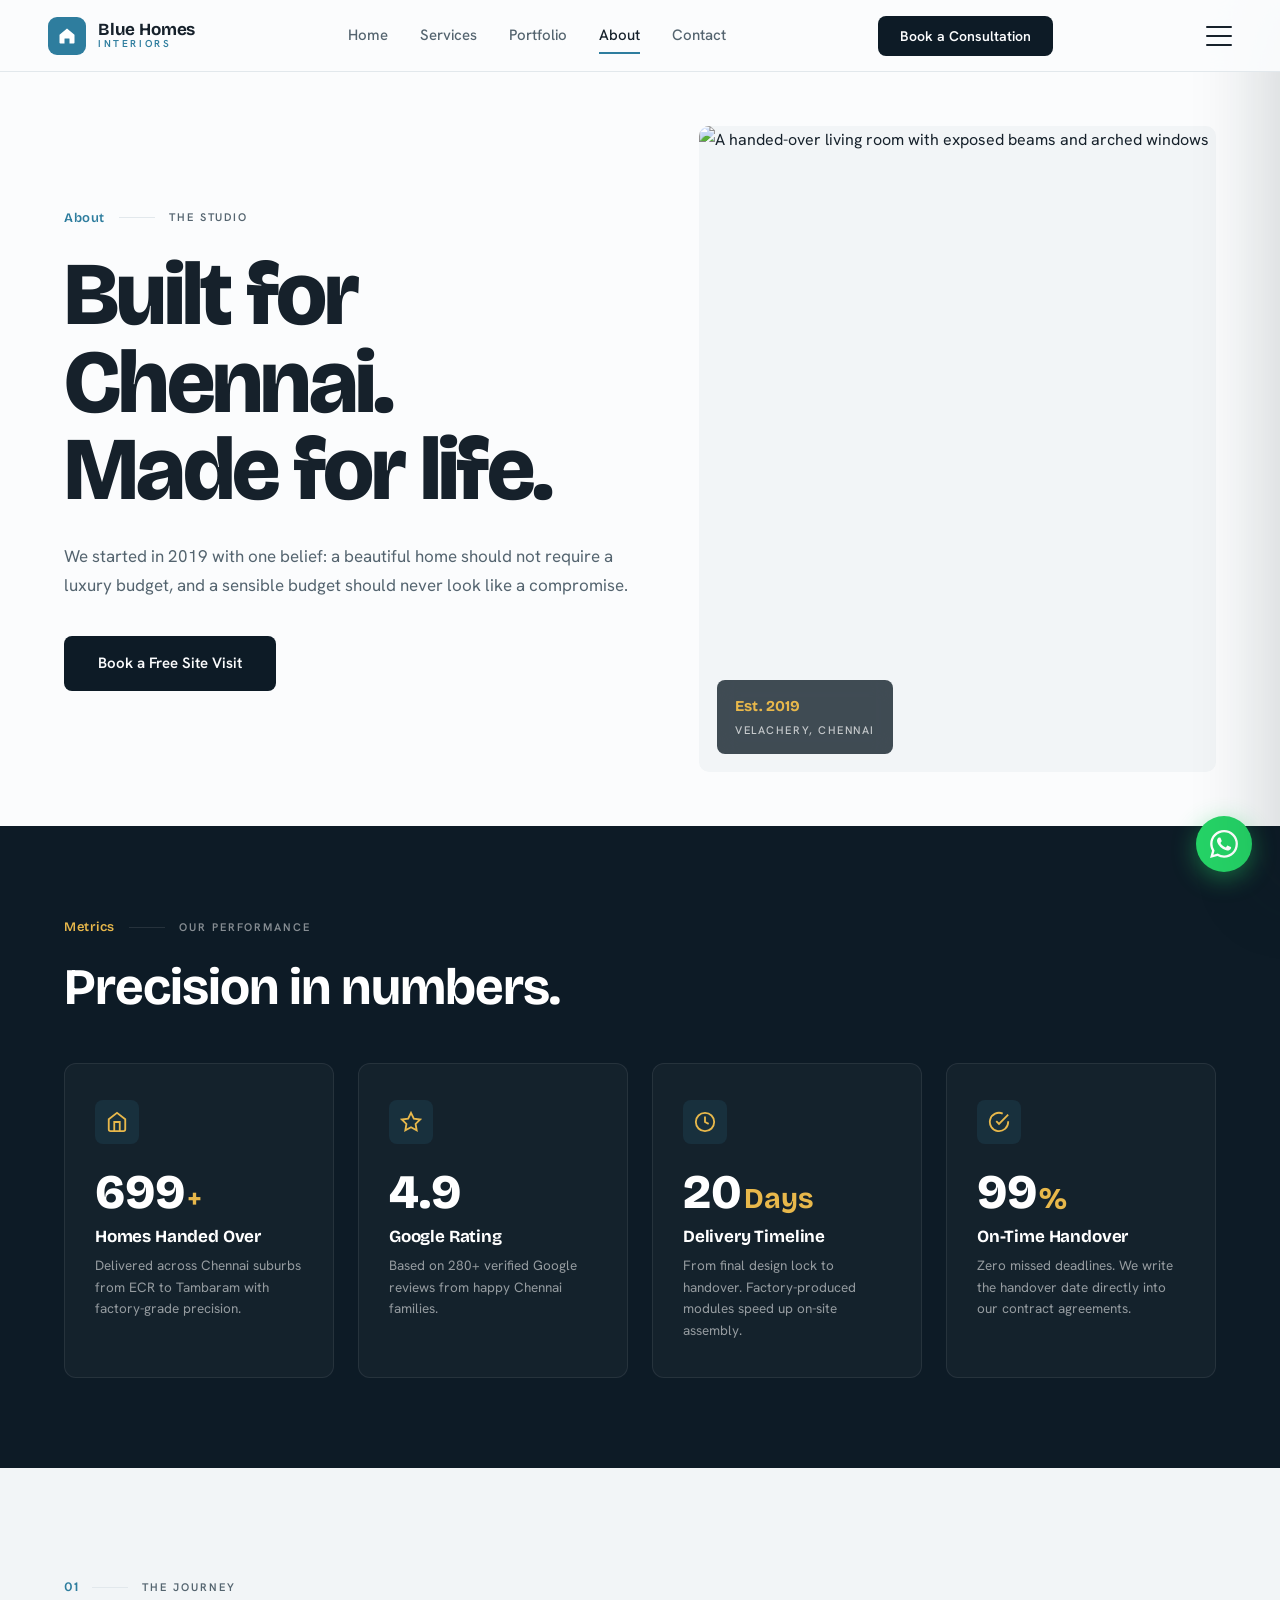
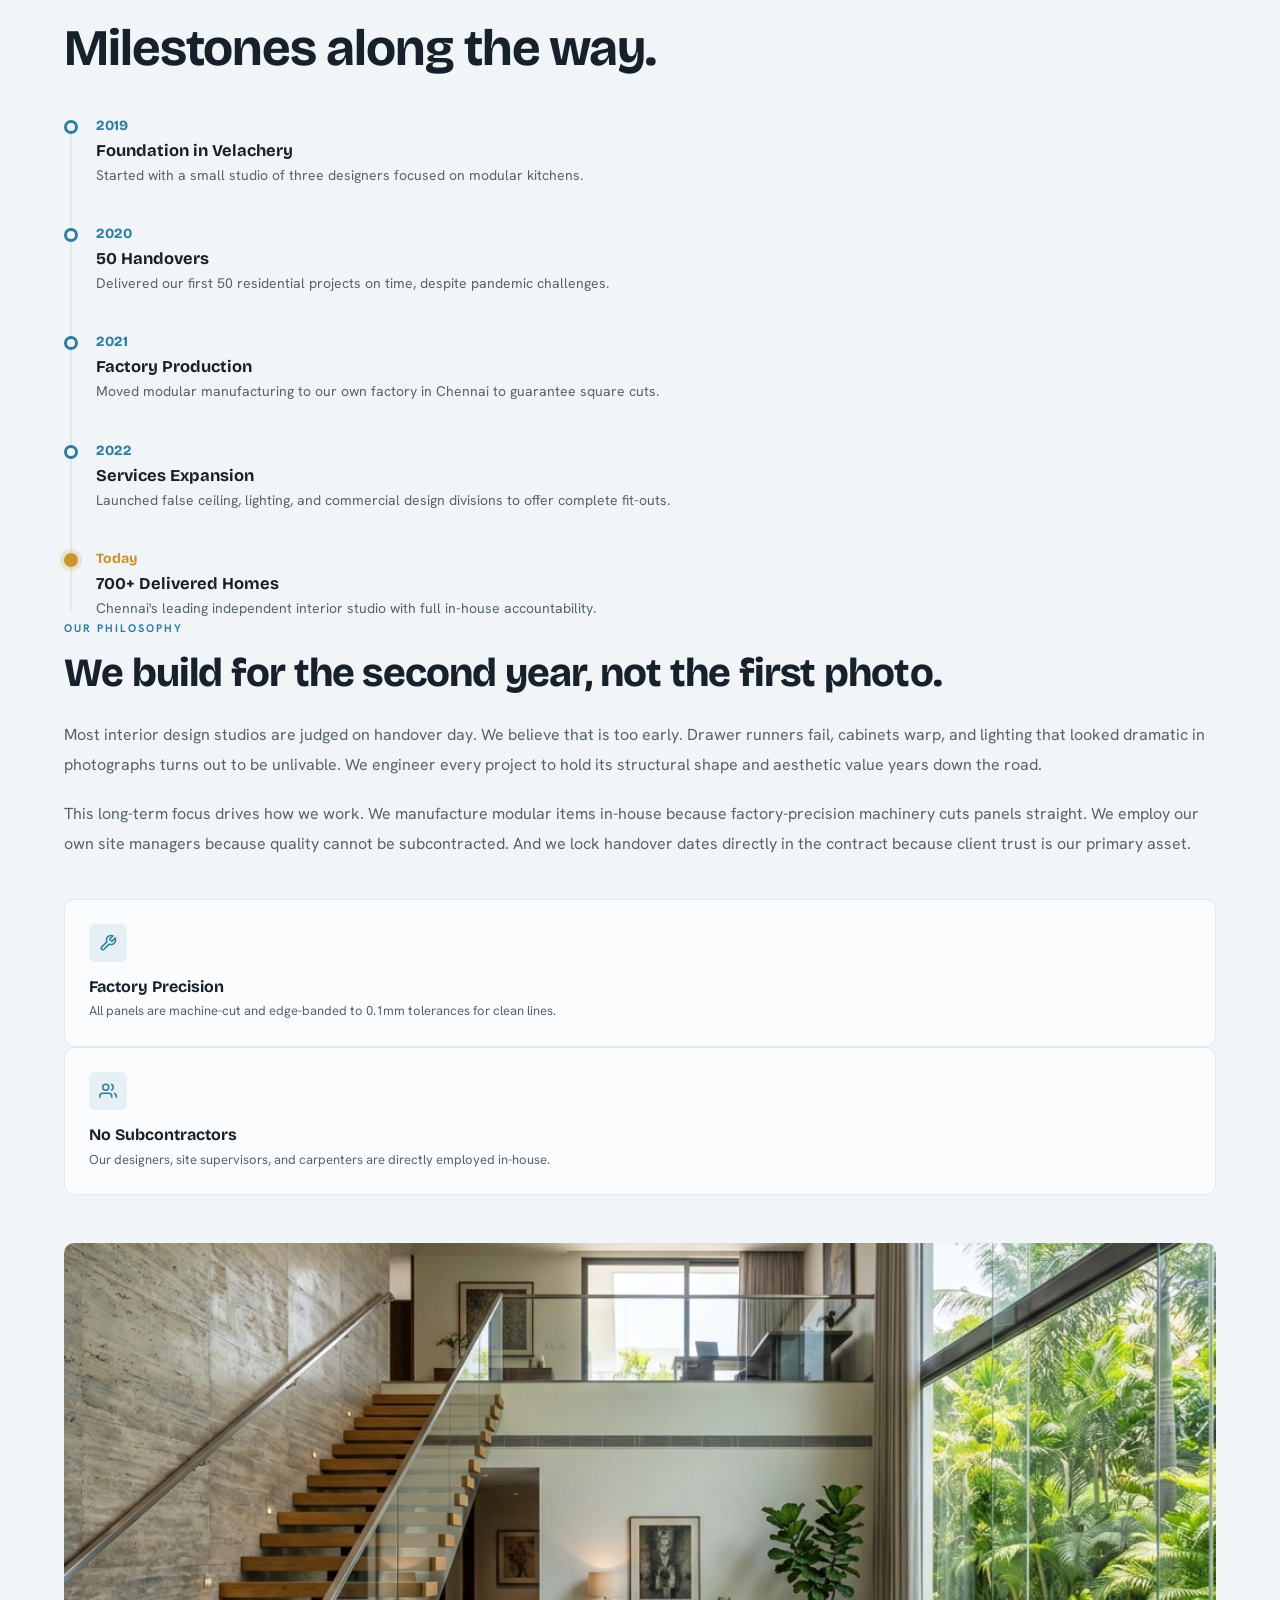
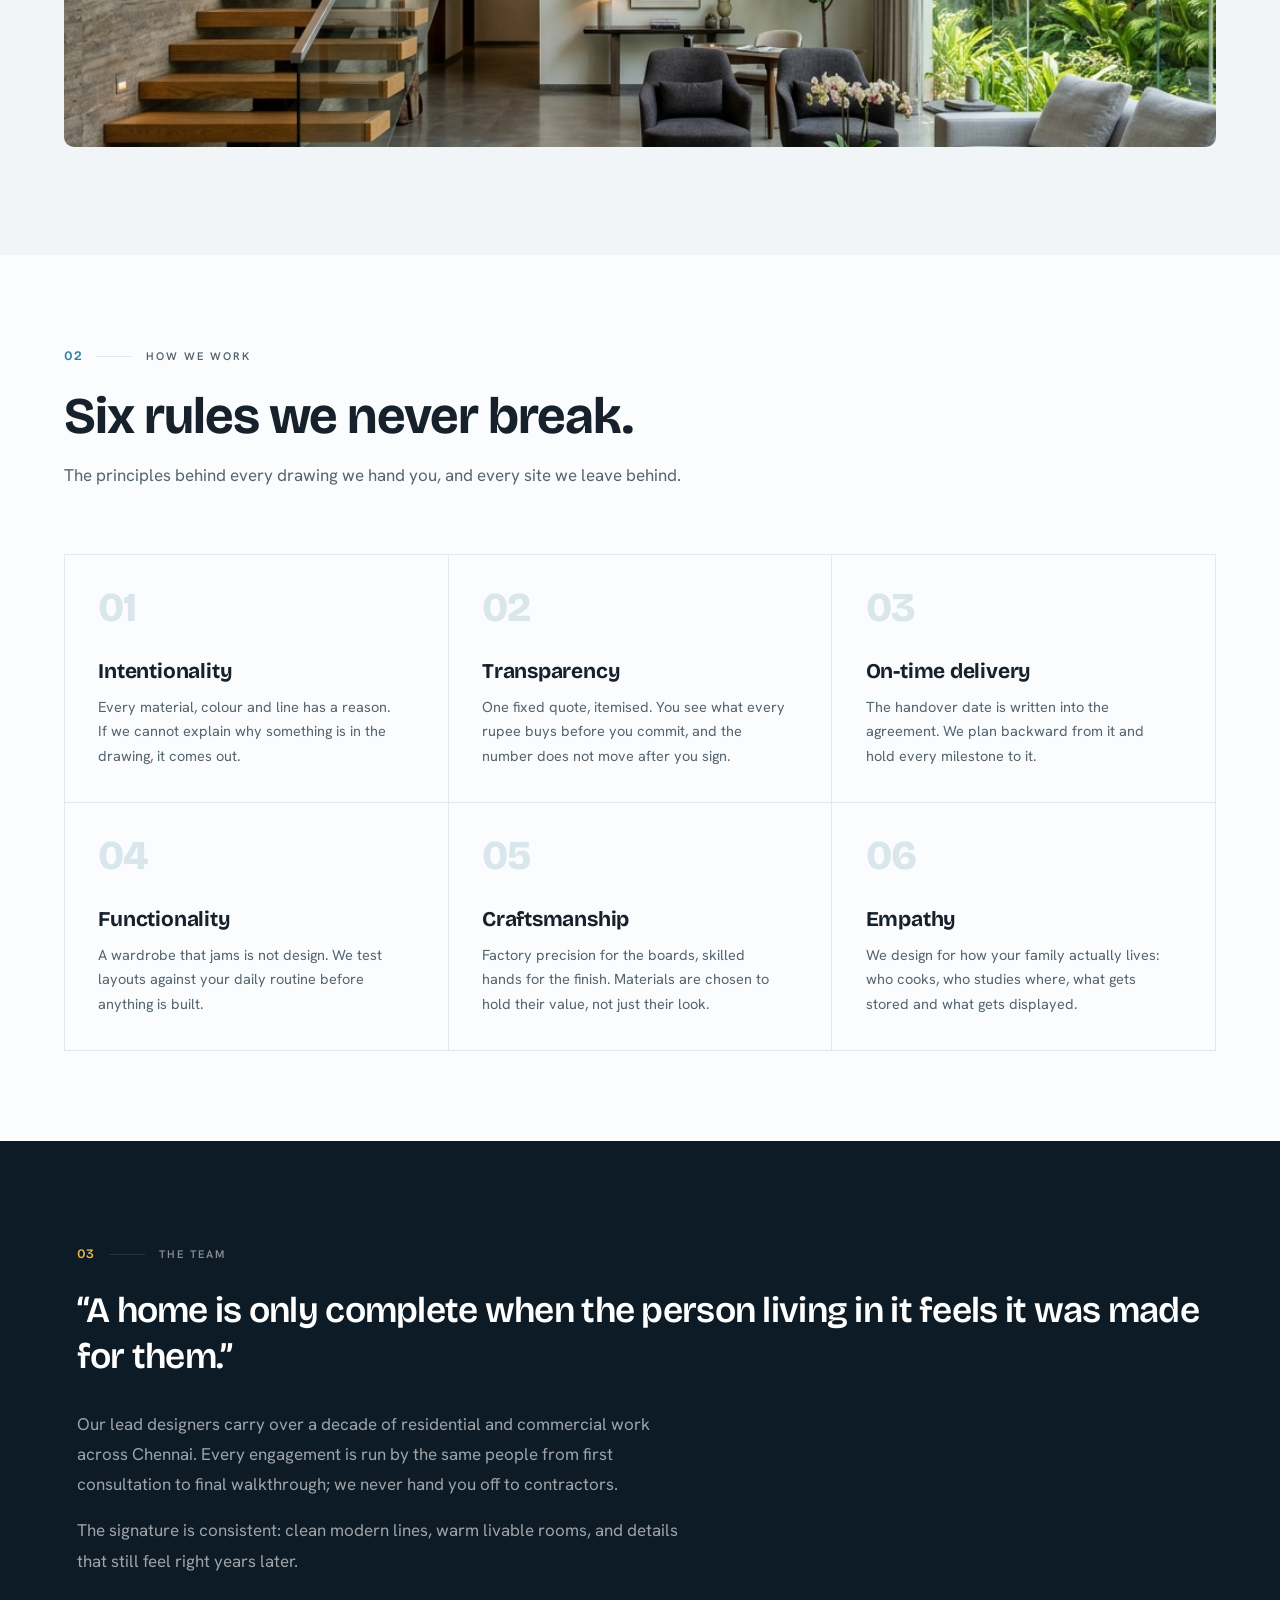
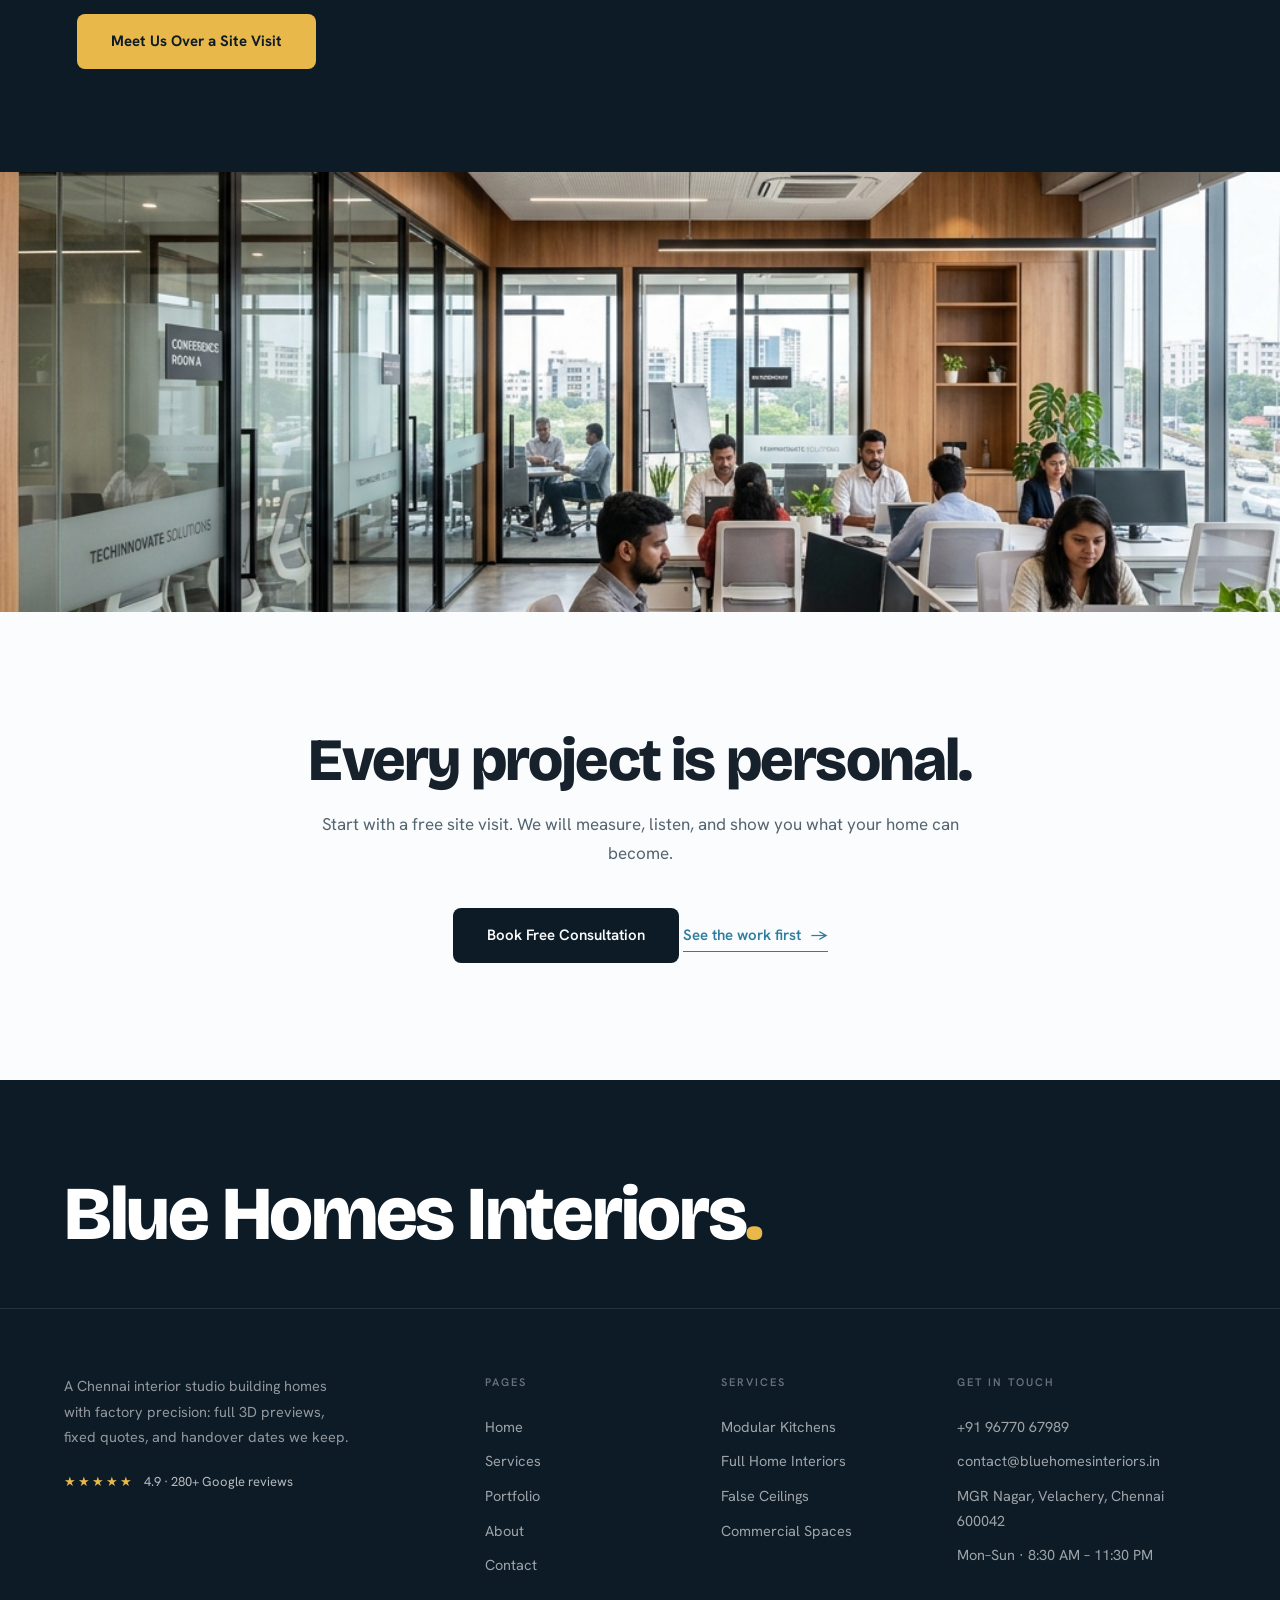
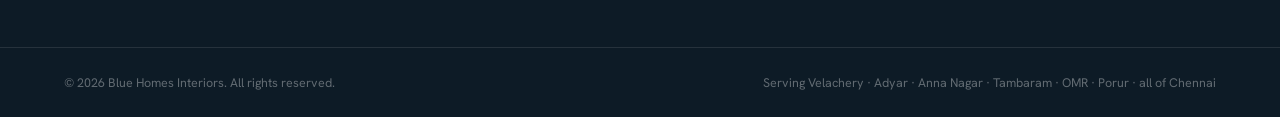
==== commit 2808bcdc: "first commit" ====
--- a/about.html
+++ b/about.html
@@ -1,284 +1,416 @@
 <!DOCTYPE html>
 <html lang="en">
 <head>
-    <meta charset="UTF-8">
-    <meta name="viewport" content="width=device-width, initial-scale=1.0">
-    <title>About | Nithish Interior</title>
-    <link rel="stylesheet" href="css/style.css">
-    <script src="https://cdn.tailwindcss.com"></script>
-    <script>
-        tailwind.config = {
-            theme: {
-                extend: {
-                    colors: {
-                        deep: '#0D1525',
-                        surface: '#152038',
-                        raised: '#1E2F4D',
-                        elevated: '#2A3F62',
-                        teal: '#6B7BA4',
-                        glow: '#8A9CC4',
-                        shimmer: '#B0BDD8',
-                        sand: '#EDE0BC',
-                        'sand-dim': '#DEBB7A',
-                        'sand-muted': '#A89060',
-                        copper: '#C8904A',
-                        'copper-bright': '#DDA060',
-                        'copper-dim': '#9A6830',
-                    }
-                }
-            }
-        }
-    </script>
+  <meta charset="UTF-8">
+  <meta name="viewport" content="width=device-width, initial-scale=1.0">
+  <title>About | Blue Homes Interiors, Chennai</title>
+  <meta name="description" content="Blue Homes Interiors is a Chennai studio founded in 2019. 700+ homes delivered with in-house design, factory production, fixed quotes and on-time handover.">
+  <link rel="stylesheet" href="css/style.css">
+  <script src="https://cdn.tailwindcss.com"></script>
+  <script>
+    tailwind.config = { theme: { extend: { colors: { copper: '#C9952C', ink: '#0D1B26', brand: '#2E7D9E' } } } }
+  </script>
 </head>
-<body class="bg-deep text-sand">
-
-    <!-- NAVIGATION -->
-    <nav class="navbar">
-        <div class="nav-left">
-            <div class="nav-logo-mark"></div>
-            <a href="index.html" class="nav-title">NITHISH</a>
-            <div class="nav-subtitle">INTERIOR</div>
-        </div>
+<body>
+
+<!-- ─── NAV ─────────────────────────────────────────────────── -->
+<nav class="navbar">
+  <a href="index.html" class="nav-brand">
+    <div class="nav-brand-icon">
+      <svg viewBox="0 0 24 24" fill="none" xmlns="http://www.w3.org/2000/svg">
+        <path d="M3 10.5L12 3L21 10.5V20C21 20.55 20.55 21 20 21H15V15.5C15 15.22 14.78 15 14.5 15H9.5C9.22 15 9 15.22 9 15.5V21H4C3.45 21 3 20.55 3 20V10.5Z" fill="white"/>
+      </svg>
+    </div>
+    <div class="nav-brand-words">
+      <span class="nav-brand-name">Blue Homes</span>
+      <span class="nav-brand-sub">Interiors</span>
+    </div>
+  </a>
+  <div class="nav-center hidden md:flex">
+    <a href="index.html"    class="nav-link">Home</a>
+    <a href="services.html" class="nav-link">Services</a>
+    <a href="work.html"     class="nav-link">Portfolio</a>
+    <a href="about.html"    class="nav-link active">About</a>
+    <a href="contact.html"  class="nav-link">Contact</a>
+  </div>
+  <div class="nav-right hidden md:flex">
+    <a href="contact.html" class="btn-text-copper">Book a Consultation</a>
+  </div>
+  <div class="menu-toggle md:hidden"><span></span><span></span><span></span></div>
+</nav>
+
+<!-- MOBILE MENU -->
+<div class="mobile-menu">
+  <a href="index.html"    class="nav-link">Home</a>
+  <a href="services.html" class="nav-link">Services</a>
+  <a href="work.html"     class="nav-link">Portfolio</a>
+  <a href="about.html"    class="nav-link active">About</a>
+  <a href="contact.html"  class="nav-link">Contact</a>
+  <a href="contact.html"  class="btn-primary mt-6">Book a Consultation</a>
+</div>
+
+<!-- ─── HERO (asymmetric editorial) ──────────────────────────── -->
+<header class="reveal" style="background:var(--paper);padding:calc(72px + clamp(40px,6vh,72px)) clamp(20px,5vw,64px) clamp(40px,6vh,72px)">
+  <div class="about-hero" style="max-width:1320px;margin:0 auto">
+
+    <div class="about-hero-text">
+      <div class="titleblock fade-up">
+        <span class="tb-num">About</span><span class="tb-rule"></span><span class="tb-label">The Studio</span>
+      </div>
+      <div class="clip-up-text">
+        <h1 class="display">Built for Chennai.<br>Made for life.</h1>
+      </div>
+      <p class="lead fade-up" style="margin-top:28px;transition-delay:0.15s">
+        We started in 2019 with one belief: a beautiful home should not require a luxury budget, and a sensible budget should never look like a compromise.
+      </p>
+      <div class="fade-up" style="margin-top:36px;transition-delay:0.22s">
+        <a href="contact.html" class="btn-solid">Book a Free Site Visit</a>
+      </div>
+    </div>
+
+    <div class="about-hero-media fade-up" style="transition-delay:0.1s">
+      <img src="https://images.unsplash.com/photo-1600210491892-03d54c0aaf87?auto=format&fit=crop&w=1100&q=85"
+           alt="A handed-over living room with exposed beams and arched windows">
+      <div class="about-hero-tag">
+        <span class="aht-year">Est. 2019</span>
+        <span class="aht-place">Velachery, Chennai</span>
+      </div>
+    </div>
+
+  </div>
+</header>
+
+<section class="stats-section reveal" style="background:var(--ink);padding:clamp(72px,10vh,110px) clamp(20px,5vw,64px)">
+  <div style="max-width:1320px;margin:0 auto">
+    <div class="titleblock on-dark">
+      <span class="tb-num">Metrics</span><span class="tb-rule"></span><span class="tb-label">Our Performance</span>
+    </div>
+    <h2 class="h-sec text-white" style="margin-bottom:48px;color:#FFFFFF">Precision in numbers.</h2>
+    <div class="stats-grid">
+      <!-- Card 1 -->
+      <div class="stat-card fade-up">
+        <div class="stat-icon">
+          <svg viewBox="0 0 24 24" fill="none" stroke="currentColor" stroke-width="2"><path d="M3 9l9-7 9 7v11a2 2 0 0 1-2 2H5a2 2 0 0 1-2-2z"/><polyline points="9 22 9 12 15 12 15 22"/></svg>
+        </div>
+        <div class="stat-num-wrapper">
+          <span class="counter-val" data-target="700">0</span><strong>+</strong>
+        </div>
+        <h4 class="stat-label">Homes Handed Over</h4>
+        <p class="stat-subtext">Delivered across Chennai suburbs from ECR to Tambaram with factory-grade precision.</p>
+      </div>
+
+      <!-- Card 2 -->
+      <div class="stat-card fade-up" style="transition-delay:0.06s">
+        <div class="stat-icon">
+          <svg viewBox="0 0 24 24" fill="none" stroke="currentColor" stroke-width="2"><polygon points="12 2 15.09 8.26 22 9.27 17 14.14 18.18 21.02 12 17.77 5.82 21.02 7 14.14 2 9.27 8.91 8.26 12 2"/></svg>
+        </div>
+        <div class="stat-num-wrapper">
+          <span class="counter-val" data-target="4.9">0</span>
+        </div>
+        <h4 class="stat-label">Google Rating</h4>
+        <p class="stat-subtext">Based on 280+ verified Google reviews from happy Chennai families.</p>
+      </div>
+
+      <!-- Card 3 -->
+      <div class="stat-card fade-up" style="transition-delay:0.12s">
+        <div class="stat-icon">
+          <svg viewBox="0 0 24 24" fill="none" stroke="currentColor" stroke-width="2"><circle cx="12" cy="12" r="10"/><polyline points="12 6 12 12 16 14"/></svg>
+        </div>
+        <div class="stat-num-wrapper">
+          <span class="counter-val" data-target="21">0</span><strong> Days</strong>
+        </div>
+        <h4 class="stat-label">Delivery Timeline</h4>
+        <p class="stat-subtext">From final design lock to handover. Factory-produced modules speed up on-site assembly.</p>
+      </div>
+
+      <!-- Card 4 -->
+      <div class="stat-card fade-up" style="transition-delay:0.18s">
+        <div class="stat-icon">
+          <svg viewBox="0 0 24 24" fill="none" stroke="currentColor" stroke-width="2"><path d="M22 11.08V12a10 10 0 1 1-5.93-9.14"/><polyline points="22 4 12 14.01 9 11.01"/></svg>
+        </div>
+        <div class="stat-num-wrapper">
+          <span class="counter-val" data-target="100">0</span><strong>%</strong>
+        </div>
+        <h4 class="stat-label">On-Time Handover</h4>
+        <p class="stat-subtext">Zero missed deadlines. We write the handover date directly into our contract agreements.</p>
+      </div>
+    </div>
+  </div>
+</section>
+
+<!-- ─── 01 · STORY + TIMELINE ────────────────────────────────── -->
+<section style="background:var(--paper-2);padding:clamp(88px,12vh,150px) clamp(20px,5vw,64px)">
+  <div style="max-width:1320px;margin:0 auto" class="grid grid-cols-1 lg:grid-cols-12 gap-x-16 gap-y-16">
+ 
+    <!-- Timeline Column -->
+    <div class="lg:col-span-5 reveal">
+      <div style="position:sticky;top:110px">
+        <div class="titleblock fade-up">
+          <span class="tb-num">01</span><span class="tb-rule"></span><span class="tb-label">The Journey</span>
+        </div>
+        <h2 class="h-sec fade-up" style="margin-bottom:38px;margin-top:8px">Milestones along the way.</h2>
         
-        <div class="nav-center hidden md:flex">
-            <a href="index.html" class="nav-link">Home</a>
-            <a href="work.html" class="nav-link">Work</a>
-            <a href="services.html" class="nav-link">Services</a>
-            <a href="about.html" class="nav-link active">About</a>
-            <a href="contact.html" class="nav-link">Contact</a>
-        </div>
+        <div class="custom-timeline fade-up" style="transition-delay:0.1s">
+          <div class="timeline-item">
+            <div class="timeline-year">2019</div>
+            <div class="timeline-content">
+              <h4 class="timeline-title">Foundation in Velachery</h4>
+              <p class="timeline-desc">Started with a small studio of three designers focused on modular kitchens.</p>
+            </div>
+          </div>
+          <div class="timeline-item">
+            <div class="timeline-year">2020</div>
+            <div class="timeline-content">
+              <h4 class="timeline-title">50 Handovers</h4>
+              <p class="timeline-desc">Delivered our first 50 residential projects on time, despite pandemic challenges.</p>
+            </div>
+          </div>
+          <div class="timeline-item">
+            <div class="timeline-year">2021</div>
+            <div class="timeline-content">
+              <h4 class="timeline-title">Factory Production</h4>
+              <p class="timeline-desc">Moved modular manufacturing to our own factory in Chennai to guarantee square cuts.</p>
+            </div>
+          </div>
+          <div class="timeline-item">
+            <div class="timeline-year">2022</div>
+            <div class="timeline-content">
+              <h4 class="timeline-title">Services Expansion</h4>
+              <p class="timeline-desc">Launched false ceiling, lighting, and commercial design divisions to offer complete fit-outs.</p>
+            </div>
+          </div>
+          <div class="timeline-item current">
+            <div class="timeline-year">Today</div>
+            <div class="timeline-content">
+              <h4 class="timeline-title">700+ Delivered Homes</h4>
+              <p class="timeline-desc">Chennai's leading independent interior studio with full in-house accountability.</p>
+            </div>
+          </div>
+        </div>
+      </div>
+    </div>
+ 
+    <!-- Story Column -->
+    <div class="lg:col-span-7 reveal">
+      <div class="story-wrapper">
+        <span class="story-subtitle fade-up">Our Philosophy</span>
+        <h3 class="story-lead fade-up" style="transition-delay:0.06s">We build for the second year, not the first photo.</h3>
         
-        <div class="nav-right hidden md:flex">
-            <a href="contact.html" class="btn-text-copper">FREE CONSULTATION &rarr;</a>
-        </div>
-
-        <div class="menu-toggle md:hidden">
-            <span></span>
-            <span></span>
-        </div>
-    </nav>
-
-    <!-- MOBILE MENU -->
-    <div class="mobile-menu">
-        <a href="index.html" class="nav-link">Home</a>
-        <a href="work.html" class="nav-link">Work</a>
-        <a href="services.html" class="nav-link">Services</a>
-        <a href="about.html" class="nav-link active">About</a>
-        <a href="contact.html" class="nav-link">Contact</a>
-    </div>
-
-    <!-- HERO -->
-    <section class="h-[80vh] bg-surface relative overflow-hidden flex items-center px-[5%] mt-[68px]">
-        <div class="font-display font-black text-[200px] text-teal opacity-[0.04] absolute top-1/2 left-1/2 -translate-x-1/2 -translate-y-1/2 pointer-events-none select-none w-full text-center tracking-widest uppercase">NITHISH</div>
-        
-        <div class="relative z-10 w-full max-w-7xl mx-auto pt-20">
-            <div class="clip-up-text clip-up">
-                <h1 class="font-display font-black text-[clamp(64px,8vw,120px)] text-sand leading-none">Nine Years.</h1>
-            </div>
-            <div class="clip-up-text clip-up">
-                <h1 class="font-display font-light italic text-[clamp(64px,8vw,120px)] text-glow leading-none" style="transition-delay: 0.2s">One Standard.</h1>
-            </div>
-        </div>
-    </section>
-
-    <!-- STORY & TIMELINE -->
-    <section class="bg-deep py-24 px-[5%]">
-        <div class="max-w-7xl mx-auto flex flex-col md:flex-row gap-20">
-            
-            <!-- Timeline (Left) -->
-            <div class="w-full md:w-1/3">
-                <div class="sticky top-32 reveal">
-                    <h2 class="font-ui text-[13px] text-copper tracking-[0.4em] uppercase mb-12 fade-up">Our Journey</h2>
-                    
-                    <div class="relative border-l border-copper/30 ml-2 space-y-10">
-                        <div class="relative pl-6 fade-up" style="transition-delay: 0.1s">
-                            <span class="absolute -left-[5px] top-1.5 w-[9px] h-[9px] bg-copper rounded-full"></span>
-                            <div class="font-ui text-[11px] text-copper tracking-wider font-semibold mb-1">2019</div>
-                            <div class="font-ui text-[13px] text-sand-dim">Studio Founded</div>
-                        </div>
-                        
-                        <div class="relative pl-6 fade-up" style="transition-delay: 0.2s">
-                            <span class="absolute -left-[5px] top-1.5 w-[9px] h-[9px] bg-copper rounded-full"></span>
-                            <div class="font-ui text-[11px] text-copper tracking-wider font-semibold mb-1">2020</div>
-                            <div class="font-ui text-[13px] text-sand-dim">First commercial project</div>
-                        </div>
-                        
-                        <div class="relative pl-6 fade-up" style="transition-delay: 0.3s">
-                            <span class="absolute -left-[5px] top-1.5 w-[9px] h-[9px] bg-copper rounded-full"></span>
-                            <div class="font-ui text-[11px] text-copper tracking-wider font-semibold mb-1">2021</div>
-                            <div class="font-ui text-[13px] text-sand-dim">Restaurant design vertical launched</div>
-                        </div>
-                        
-                        <div class="relative pl-6 fade-up" style="transition-delay: 0.4s">
-                            <span class="absolute -left-[5px] top-1.5 w-[9px] h-[9px] bg-copper rounded-full"></span>
-                            <div class="font-ui text-[11px] text-copper tracking-wider font-semibold mb-1">2022</div>
-                            <div class="font-ui text-[13px] text-sand-dim">Modular solutions added</div>
-                        </div>
-                        
-                        <div class="relative pl-6 fade-up" style="transition-delay: 0.5s">
-                            <span class="absolute -left-[5px] top-1.5 w-[9px] h-[9px] bg-glow shadow-[0_0_10px_var(--glow)] rounded-full"></span>
-                            <div class="font-ui text-[11px] text-glow tracking-wider font-semibold mb-1">2024</div>
-                            <div class="font-ui text-[13px] text-sand">50+ projects delivered</div>
-                        </div>
-                    </div>
-                </div>
-            </div>
-
-            <!-- Story Text (Right) -->
-            <div class="w-full md:w-2/3 max-w-3xl reveal">
-                <div class="space-y-8 font-italic text-[18px] text-sand-dim leading-[1.8] fade-up">
-                    <p>
-                        We started with a simple observation: beautiful spaces shouldn't be difficult to live in, and functional spaces shouldn't be boring. At Nithish Interior, we believe that the true measure of a successful project is not just how it looks on the day of handover, but how it feels five years later.
-                    </p>
-                    <p>
-                        Based in Coimbatore, we've grown from a small design studio into a comprehensive turnkey interior firm. But despite our growth, our core methodology remains unchanged. We don't just decorate rooms; we design experiences. Whether it's a cozy residential home, a bustling restaurant, or a high-performance commercial office, we approach every square foot with intention.
-                    </p>
-                    <p>
-                        The metaphor of a river is central to everything we do. A river is deep, calm, and always moving forward. It carves through solid stone with patience and persistence. That is how we approach design challenges. We navigate constraints smoothly, flowing around obstacles to create spaces that feel natural and inevitable.
-                    </p>
-                    <p>
-                        Our team works closely with skilled artisans, trusted vendors, and precision manufacturers to ensure that the vision we present in our 3D renders is exactly what is delivered on site. We take the stress out of interior design, allowing our clients to enjoy the creative process while we handle the complex execution.
-                    </p>
-                </div>
-            </div>
-
-        </div>
-    </section>
-
-    <!-- VALUES -->
-    <section class="bg-raised py-32 px-[5%]">
-        <div class="max-w-7xl mx-auto">
-            <div class="mb-16 reveal text-center md:text-left">
-                <h2 class="font-ui text-[13px] text-copper tracking-[0.4em] uppercase mb-4 fade-up">OUR VALUES</h2>
-            </div>
-            
-            <div class="grid grid-cols-1 md:grid-cols-2 lg:grid-cols-3 border-t border-l border-copper/10">
-                
-                <!-- 01 -->
-                <div class="p-12 border-b border-r border-copper/10 relative group hover:bg-surface/50 transition-colors duration-500 reveal">
-                    <div class="font-display font-light text-5xl text-teal opacity-20 mb-8 transition-all duration-500 group-hover:text-copper group-hover:opacity-60">01</div>
-                    <div class="fade-up">
-                        <h3 class="font-display font-bold text-2xl text-sand mb-4 group-hover:text-copper-bright transition-colors duration-500">Intentionality</h3>
-                        <p class="font-ui text-[14px] text-sand-dim leading-relaxed">Every material, color, and line is chosen for a specific reason. We design with purpose, not just for aesthetic appeal.</p>
-                    </div>
-                </div>
-
-                <!-- 02 -->
-                <div class="p-12 border-b border-r border-copper/10 relative group hover:bg-surface/50 transition-colors duration-500 reveal" style="transition-delay: 0.1s">
-                    <div class="font-display font-light text-5xl text-teal opacity-20 mb-8 transition-all duration-500 group-hover:text-copper group-hover:opacity-60">02</div>
-                    <div class="fade-up" style="transition-delay: 0.1s">
-                        <h3 class="font-display font-bold text-2xl text-sand mb-4 group-hover:text-copper-bright transition-colors duration-500">Patience</h3>
-                        <p class="font-ui text-[14px] text-sand-dim leading-relaxed">Great design takes time to conceptualize and execute. Like a river carving stone, we are persistent in achieving perfection.</p>
-                    </div>
-                </div>
-
-                <!-- 03 -->
-                <div class="p-12 border-b border-r border-copper/10 relative group hover:bg-surface/50 transition-colors duration-500 reveal" style="transition-delay: 0.2s">
-                    <div class="font-display font-light text-5xl text-teal opacity-20 mb-8 transition-all duration-500 group-hover:text-copper group-hover:opacity-60">03</div>
-                    <div class="fade-up" style="transition-delay: 0.2s">
-                        <h3 class="font-display font-bold text-2xl text-sand mb-4 group-hover:text-copper-bright transition-colors duration-500">Transparency</h3>
-                        <p class="font-ui text-[14px] text-sand-dim leading-relaxed">Clear communication on costs, timelines, and processes. No hidden surprises, just honest collaboration from day one.</p>
-                    </div>
-                </div>
-
-                <!-- 04 -->
-                <div class="p-12 border-b border-r border-copper/10 relative group hover:bg-surface/50 transition-colors duration-500 reveal" style="transition-delay: 0.3s">
-                    <div class="font-display font-light text-5xl text-teal opacity-20 mb-8 transition-all duration-500 group-hover:text-copper group-hover:opacity-60">04</div>
-                    <div class="fade-up" style="transition-delay: 0.3s">
-                        <h3 class="font-display font-bold text-2xl text-sand mb-4 group-hover:text-copper-bright transition-colors duration-500">Functionality</h3>
-                        <p class="font-ui text-[14px] text-sand-dim leading-relaxed">A space must work for the people who use it. We balance stunning aesthetics with ergonomic, practical solutions.</p>
-                    </div>
-                </div>
-
-                <!-- 05 -->
-                <div class="p-12 border-b border-r border-copper/10 relative group hover:bg-surface/50 transition-colors duration-500 reveal" style="transition-delay: 0.4s">
-                    <div class="font-display font-light text-5xl text-teal opacity-20 mb-8 transition-all duration-500 group-hover:text-copper group-hover:opacity-60">05</div>
-                    <div class="fade-up" style="transition-delay: 0.4s">
-                        <h3 class="font-display font-bold text-2xl text-sand mb-4 group-hover:text-copper-bright transition-colors duration-500">Craftsmanship</h3>
-                        <p class="font-ui text-[14px] text-sand-dim leading-relaxed">We partner with the best artisans and use premium materials to ensure our designs are built to last.</p>
-                    </div>
-                </div>
-
-                <!-- 06 -->
-                <div class="p-12 border-b border-r border-copper/10 relative group hover:bg-surface/50 transition-colors duration-500 reveal" style="transition-delay: 0.5s">
-                    <div class="font-display font-light text-5xl text-teal opacity-20 mb-8 transition-all duration-500 group-hover:text-copper group-hover:opacity-60">06</div>
-                    <div class="fade-up" style="transition-delay: 0.5s">
-                        <h3 class="font-display font-bold text-2xl text-sand mb-4 group-hover:text-copper-bright transition-colors duration-500">Empathy</h3>
-                        <p class="font-ui text-[14px] text-sand-dim leading-relaxed">We listen deeply to our clients to translate their vision, habits, and desires into physical environments.</p>
-                    </div>
-                </div>
-            </div>
-        </div>
-    </section>
-
-    <!-- DIVYA FEATURE -->
-    <section class="bg-surface relative w-full flex flex-col md:flex-row overflow-hidden reveal">
-        <div class="w-full md:w-1/2 min-h-[500px]">
-            <img src="assets/ponraj.jpg" alt="Ponraj" class="w-full h-full object-cover border-t-[3px] border-copper mt-8 md:mt-0">
-        </div>
-        <div class="w-full md:w-1/2 p-12 md:p-24 flex flex-col justify-center">
-            <h2 class="font-ui text-[13px] text-copper tracking-[0.4em] uppercase mb-6 fade-up">MEET THE FOUNDER</h2>
-            <h3 class="font-display italic font-bold text-4xl md:text-[52px] text-sand leading-tight mb-8 fade-up" style="transition-delay: 0.1s">"A space is only successful if it improves the life of the person in it."</h3>
-            
-            <p class="font-italic text-[17px] text-sand-dim leading-[1.8] mb-6 fade-up" style="transition-delay: 0.2s">
-                With over a decade of experience in the design industry, Ponraj founded Nithish Interior to bridge the gap between high-end aesthetics and practical livability.
-            </p>
-            <p class="font-italic text-[17px] text-sand-dim leading-[1.8] mb-10 fade-up" style="transition-delay: 0.3s">
-                Her signature style blends warm minimalism with rich, tactile materials—creating spaces that feel sophisticated yet deeply comfortable. As the creative force behind every project, she ensures that the studio's high standards are consistently met, from the initial sketch to the final styling.
-            </p>
-            
-            <img src="https://placehold.co/200x80/152038/C8904A?text=Ponraj+Signature" alt="Ponraj Signature" class="w-48 opacity-70 mix-blend-screen fade-up" style="transition-delay: 0.4s">
-        </div>
-    </section>
-
-    <!-- TEAM CALLOUT -->
-    <section class="bg-deep py-32 px-[5%] text-center reveal">
-        <h2 class="font-italic text-3xl md:text-5xl text-sand mb-6 fade-up">Every project is personal.</h2>
-        <p class="font-ui text-[16px] text-sand-dim max-w-2xl mx-auto fade-up" style="transition-delay: 0.1s">
-            Ponraj personally leads every engagement from first consultation to final handover.
-        </p>
-    </section>
-
-    <!-- FOOTER -->
-    <footer>
-        <div class="footer-grid">
-            <div>
-                <div class="nav-logo-mark mb-6"></div>
-                <div class="font-display font-bold text-2xl text-glow mb-1">NITHISH</div>
-                <div class="font-ui text-[8px] text-sand-muted tracking-[0.6em] mb-4 uppercase">INTERIOR</div>
-                <p class="font-italic text-[13px] text-sand-muted">Crafted with Precision. Built to Last.</p>
-            </div>
-            
-            <div>
-                <div class="footer-label">PAGES</div>
-                <a href="index.html" class="footer-link">Home</a>
-                <a href="work.html" class="footer-link">Work</a>
-                <a href="services.html" class="footer-link">Services</a>
-                <a href="about.html" class="footer-link">About</a>
-                <a href="contact.html" class="footer-link">Contact</a>
-            </div>
-            
-            <div>
-                <div class="footer-label">CONTACT</div>
-                <span class="footer-text">+91 88258 96300</span>
-                <span class="footer-text">27, Periyathottam, Edayarpalayam, Coimbatore</span>
-                <span class="footer-text">Coimbatore, Tamil Nadu</span>
-                <span class="footer-text">Mon-Sat: 10AM - 7PM</span>
-            </div>
-            
-            <div>
-                <div class="footer-label">SOCIAL</div>
-                <a href="#" class="footer-link footer-social">Instagram @riverinteriordesign.in</a>
-                <a href="#" class="footer-link footer-social">Facebook Nithish Interior</a>
-                <a href="#" class="footer-link footer-social">WhatsApp Direct Link</a>
-            </div>
-        </div>
-        
-        <div class="footer-bottom">
-            &copy; 2024 Nithish Interior, Coimbatore. Website by ElevateUX.
-        </div>
-    </footer>
-
-    <script src="js/main.js"></script>
+        <div class="story-paragraphs fade-up" style="transition-delay:0.12s">
+          <p>
+            Most interior design studios are judged on handover day. We believe that is too early. Drawer runners fail, cabinets warp, and lighting that looked dramatic in photographs turns out to be unlivable. We engineer every project to hold its structural shape and aesthetic value years down the road.
+          </p>
+          <p>
+            This long-term focus drives how we work. We manufacture modular items in-house because factory-precision machinery cuts panels straight. We employ our own site managers because quality cannot be subcontracted. And we lock handover dates directly in the contract because client trust is our primary asset.
+          </p>
+        </div>
+
+        <div class="story-features grid grid-cols-1 sm:grid-cols-2 gap-6 fade-up" style="margin-top:40px;transition-delay:0.18s">
+          <div class="story-feat-card">
+            <div class="sf-icon">
+              <svg viewBox="0 0 24 24" fill="none" stroke="currentColor" stroke-width="2"><path d="M14.7 6.3a1 1 0 0 0 0 1.4l1.6 1.6a1 1 0 0 0 1.4 0l3.77-3.77a6 6 0 0 1-7.94 7.94l-6.91 6.91a2.12 2.12 0 0 1-3-3l6.91-6.91a6 6 0 0 1 7.94-7.94l-3.76 3.76z"/></svg>
+            </div>
+            <h4 class="sf-title">Factory Precision</h4>
+            <p class="sf-desc">All panels are machine-cut and edge-banded to 0.1mm tolerances for clean lines.</p>
+          </div>
+          <div class="story-feat-card">
+            <div class="sf-icon">
+              <svg viewBox="0 0 24 24" fill="none" stroke="currentColor" stroke-width="2"><path d="M17 21v-2a4 4 0 0 0-4-4H5a4 4 0 0 0-4 4v2"/><circle cx="9" cy="7" r="4"/><path d="M23 21v-2a4 4 0 0 0-3-3.87"/><path d="M16 3.13a4 4 0 0 1 0 7.75"/></svg>
+            </div>
+            <h4 class="sf-title">No Subcontractors</h4>
+            <p class="sf-desc">Our designers, site supervisors, and carpenters are directly employed in-house.</p>
+          </div>
+        </div>
+
+        <div class="story-image-block fade-up" style="margin-top:48px;transition-delay:0.24s">
+          <img src="assets/portfolio/living_ecr.png" alt="Exquisite ECR villa project delivered by Blue Homes" class="story-img">
+        </div>
+      </div>
+    </div>
+ 
+  </div>
+</section>
+
+<!-- ─── 02 · VALUES (principle matrix) ───────────────────────── -->
+<section style="background:var(--paper);padding:clamp(72px,10vh,128px) clamp(20px,5vw,64px)">
+  <div style="max-width:1320px;margin:0 auto">
+
+    <div class="reveal" style="max-width:640px;margin-bottom:clamp(40px,5vw,64px)">
+      <div class="titleblock fade-up">
+        <span class="tb-num">02</span><span class="tb-rule"></span><span class="tb-label">How We Work</span>
+      </div>
+      <h2 class="h-sec fade-up" style="transition-delay:0.08s">Six rules we never break.</h2>
+      <p class="lead fade-up" style="margin-top:16px;transition-delay:0.14s">
+        The principles behind every drawing we hand you, and every site we leave behind.
+      </p>
+    </div>
+
+    <div class="rule-matrix reveal">
+      <article class="rule-cell fade-up">
+        <span class="rule-num">01</span>
+        <h3 class="rule-title">Intentionality</h3>
+        <p class="rule-desc">Every material, colour and line has a reason. If we cannot explain why something is in the drawing, it comes out.</p>
+      </article>
+      <article class="rule-cell fade-up" style="transition-delay:0.06s">
+        <span class="rule-num">02</span>
+        <h3 class="rule-title">Transparency</h3>
+        <p class="rule-desc">One fixed quote, itemised. You see what every rupee buys before you commit, and the number does not move after you sign.</p>
+      </article>
+      <article class="rule-cell fade-up" style="transition-delay:0.12s">
+        <span class="rule-num">03</span>
+        <h3 class="rule-title">On-time delivery</h3>
+        <p class="rule-desc">The handover date is written into the agreement. We plan backward from it and hold every milestone to it.</p>
+      </article>
+      <article class="rule-cell fade-up" style="transition-delay:0.06s">
+        <span class="rule-num">04</span>
+        <h3 class="rule-title">Functionality</h3>
+        <p class="rule-desc">A wardrobe that jams is not design. We test layouts against your daily routine before anything is built.</p>
+      </article>
+      <article class="rule-cell fade-up" style="transition-delay:0.12s">
+        <span class="rule-num">05</span>
+        <h3 class="rule-title">Craftsmanship</h3>
+        <p class="rule-desc">Factory precision for the boards, skilled hands for the finish. Materials are chosen to hold their value, not just their look.</p>
+      </article>
+      <article class="rule-cell fade-up" style="transition-delay:0.18s">
+        <span class="rule-num">06</span>
+        <h3 class="rule-title">Empathy</h3>
+        <p class="rule-desc">We design for how your family actually lives: who cooks, who studies where, what gets stored and what gets displayed.</p>
+      </article>
+    </div>
+
+  </div>
+</section>
+
+<!-- ─── 03 · PHILOSOPHY (ink) ────────────────────────────────── -->
+<section class="reveal on-dark" style="background:var(--ink);overflow:hidden">
+  <div class="flex flex-col md:flex-row">
+
+    <div class="fade-up" style="flex:1;display:flex;flex-direction:column;justify-content:center;padding:clamp(56px,8vw,104px) clamp(28px,6vw,88px)">
+      <div class="titleblock">
+        <span class="tb-num">03</span><span class="tb-rule"></span><span class="tb-label">The Team</span>
+      </div>
+      <blockquote style="font-family:var(--font-h);font-weight:600;font-size:clamp(24px,2.8vw,38px);letter-spacing:-0.02em;line-height:1.3;color:#FFFFFF;margin-bottom:28px">
+        &ldquo;A home is only complete when the person living in it feels it was made for them.&rdquo;
+      </blockquote>
+      <p class="lead" style="margin-bottom:16px">
+        Our lead designers carry over a decade of residential and commercial work across Chennai. Every engagement is run by the same people from first consultation to final walkthrough; we never hand you off to contractors.
+      </p>
+      <p class="lead" style="margin-bottom:38px">
+        The signature is consistent: clean modern lines, warm livable rooms, and details that still feel right years later.
+      </p>
+      <div>
+        <a href="contact.html" class="btn-brass">Meet Us Over a Site Visit</a>
+      </div>
+    </div>
+
+    <div style="flex:0 0 44%;min-height:440px;position:relative;overflow:hidden">
+      <img src="assets/portfolio/office_omr.png"
+           alt="Collaborative design studio space at Blue Homes tech workspace"
+           style="width:100%;height:100%;object-fit:cover;position:absolute;inset:0">
+    </div>
+
+  </div>
+</section>
+
+<!-- ─── CTA ──────────────────────────────────────────────────── -->
+<section class="reveal" style="background:var(--paper);padding:clamp(88px,13vh,144px) 6%;text-align:center">
+  <div style="max-width:680px;margin:0 auto">
+    <h2 class="fade-up" style="font-family:var(--font-h);font-weight:800;font-size:clamp(32px,5vw,60px);letter-spacing:-0.03em;line-height:1.05;color:var(--text);margin-bottom:18px">
+      Every project is personal.
+    </h2>
+    <p class="fade-up" style="font-size:17px;color:var(--text-2);margin-bottom:40px;transition-delay:0.1s">
+      Start with a free site visit. We will measure, listen, and show you what your home can become.
+    </p>
+    <div class="fade-up flex flex-col sm:flex-row gap-4 justify-center" style="transition-delay:0.18s">
+      <a href="contact.html" class="btn-solid">Book Free Consultation</a>
+      <a href="work.html" class="link-arrow" style="align-self:center">See the work first <span>&rarr;</span></a>
+    </div>
+  </div>
+</section>
+
+<!-- ─── FOOTER ───────────────────────────────────────────────── -->
+<footer>
+  <div class="footer-word">Blue Homes Interiors<em>.</em></div>
+
+  <div class="footer-grid">
+    <div>
+      <p class="footer-blurb">
+        A Chennai interior studio building homes with factory precision: full 3D previews, fixed quotes, and handover dates we keep.
+      </p>
+      <div class="footer-rating"><b>★★★★★</b> 4.9 · 280+ Google reviews</div>
+    </div>
+    <div>
+      <div class="footer-label">Pages</div>
+      <a href="index.html"    class="footer-link">Home</a>
+      <a href="services.html" class="footer-link">Services</a>
+      <a href="work.html"     class="footer-link">Portfolio</a>
+      <a href="about.html"    class="footer-link">About</a>
+      <a href="contact.html"  class="footer-link">Contact</a>
+    </div>
+    <div>
+      <div class="footer-label">Services</div>
+      <a href="services.html#kitchens"   class="footer-link">Modular Kitchens</a>
+      <a href="services.html#homes"      class="footer-link">Full Home Interiors</a>
+      <a href="services.html#ceilings"   class="footer-link">False Ceilings</a>
+      <a href="services.html#commercial" class="footer-link">Commercial Spaces</a>
+    </div>
+    <div>
+      <div class="footer-label">Get in Touch</div>
+      <a href="tel:+919677067989"                    class="footer-link">+91 96770 67989</a>
+      <a href="mailto:contact@bluehomesinteriors.in" class="footer-link">contact@bluehomesinteriors.in</a>
+      <span class="footer-text">MGR Nagar, Velachery, Chennai 600042</span>
+      <span class="footer-text">Mon&ndash;Sun · 8:30 AM &ndash; 11:30 PM</span>
+    </div>
+  </div>
+
+  <div class="footer-bottom">
+    <span>&copy; 2026 Blue Homes Interiors. All rights reserved.</span>
+    <span>Serving Velachery · Adyar · Anna Nagar · Tambaram · OMR · Porur · all of Chennai</span>
+  </div>
+</footer>
+
+<!-- ─── WHATSAPP FLOAT ───────────────────────────────────────── -->
+<a href="https://wa.me/919677067989" target="_blank" rel="noopener" class="whatsapp-float" aria-label="Chat on WhatsApp">
+  <svg viewBox="0 0 24 24" xmlns="http://www.w3.org/2000/svg">
+    <path d="M17.472 14.382c-.297-.149-1.758-.867-2.03-.967-.273-.099-.471-.148-.67.15-.197.297-.767.966-.94 1.164-.173.199-.347.223-.644.075-.297-.15-1.255-.463-2.39-1.475-.883-.788-1.48-1.761-1.653-2.059-.173-.297-.018-.458.13-.606.134-.133.298-.347.446-.52.149-.174.198-.298.298-.497.099-.198.05-.371-.025-.52-.075-.149-.669-1.612-.916-2.207-.242-.579-.487-.5-.669-.51-.173-.008-.371-.01-.57-.01-.198 0-.52.074-.792.372-.272.297-1.04 1.016-1.04 2.479 0 1.462 1.065 2.875 1.213 3.074.149.198 2.096 3.2 5.077 4.487.709.306 1.262.489 1.694.625.712.227 1.36.195 1.871.118.571-.085 1.758-.719 2.006-1.413.248-.694.248-1.289.173-1.413-.074-.124-.272-.198-.57-.347m-5.421 7.403h-.004a9.87 9.87 0 01-5.031-1.378l-.361-.214-3.741.982.998-3.648-.235-.374a9.86 9.86 0 01-1.51-5.26c.001-5.45 4.436-9.884 9.888-9.884 2.64 0 5.122 1.03 6.988 2.898a9.825 9.825 0 012.893 6.994c-.003 5.45-4.437 9.884-9.885 9.884m8.413-18.297A11.815 11.815 0 0012.05 0C5.495 0 .16 5.335.157 11.892c0 2.096.547 4.142 1.588 5.945L.057 24l6.305-1.654a11.882 11.882 0 005.683 1.448h.005c6.554 0 11.89-5.335 11.893-11.893a11.821 11.821 0 00-3.48-8.413z"/>
+  </svg>
+</a>
+
+<script src="js/main.js"></script>
+<script>
+/* Mobile only: spotlight the rule card nearest the viewport centre,
+   fade the rest. Desktop and reduced-motion are left untouched. */
+(() => {
+  const matrix = document.querySelector('.rule-matrix');
+  if (!matrix) return;
+  const cells = Array.from(matrix.querySelectorAll('.rule-cell'));
+  const reduced = window.matchMedia('(prefers-reduced-motion: reduce)').matches;
+  let ticking = false;
+
+  function clear() {
+    matrix.classList.remove('spotlight');
+    cells.forEach(c => c.classList.remove('rc-focus'));
+  }
+
+  function update() {
+    ticking = false;
+    if (window.innerWidth > 640 || reduced) { clear(); return; }
+    matrix.classList.add('spotlight');
+    const mid = window.innerHeight / 2;
+    let best = null, bestDist = Infinity;
+    for (const c of cells) {
+      const r = c.getBoundingClientRect();
+      const dist = Math.abs(r.top + r.height / 2 - mid);
+      if (dist < bestDist) { bestDist = dist; best = c; }
+    }
+    cells.forEach(c => c.classList.toggle('rc-focus', c === best));
+  }
+
+  function onScroll() { if (!ticking) { ticking = true; requestAnimationFrame(update); } }
+  window.addEventListener('scroll', onScroll, { passive: true });
+  window.addEventListener('resize', onScroll);
+  update();
+})();
+</script>
 </body>
 </html>
--- a/css/style.css
+++ b/css/style.css
@@ -1,560 +1,1962 @@
-@import url('https://fonts.googleapis.com/css2?family=Fraunces:ital,opsz,wght@0,9..144,100..900;1,9..144,100..900&family=Syne:wght@400;500;600;700;800&family=Instrument+Serif:ital@0;1&display=swap');
+@import url('https://fonts.googleapis.com/css2?family=Bricolage+Grotesque:opsz,wght@12..96,400..800&family=Hanken+Grotesk:ital,wght@0,400;0,500;0,600;0,700;1,400&display=swap');
+
+/* ═══════════════════════════════════════════════════════════
+   BLUE HOMES INTERIORS — DESIGN SYSTEM
+   Ink / Paper / Brass · Bricolage Grotesque + Hanken Grotesk
+   ═══════════════════════════════════════════════════════════ */
 
 :root {
-  --deep: #0D1525;
-  --surface: #152038;
-  --raised: #1E2F4D;
-  --elevated: #2A3F62;
-  --teal: #6B7BA4;
-  --glow: #8A9CC4;
-  --shimmer: #B0BDD8;
-
-  --sand: #EDE0BC;
-  --sand-dim: #DEBB7A;
-  --sand-muted: #A89060;
-
-  --copper: #C8904A;
-  --copper-bright: #DDA060;
-  --copper-dim: #9A6830;
-
-  --white: #ffffff;
-  --border: rgba(107,123,164,0.15);
-  --border-warm: rgba(200,144,74,0.25);
-  --glow-shadow: rgba(107,123,164,0.2);
-
-  --font-display: 'Fraunces', serif;
-  --font-ui: 'Syne', sans-serif;
-  --font-italic: 'Instrument Serif', serif;
-}
-
-* {
-  margin: 0;
-  padding: 0;
-  box-sizing: border-box;
-}
+  /* Surfaces */
+  --ink:      #0D1B26;
+  --ink-2:    #142736;
+  --paper:    #FBFCFD;
+  --paper-2:  #F2F5F7;
+
+  /* Brand */
+  --blue:      #2E7D9E;
+  --blue-deep: #1E5A7A;
+  --brass:        #C9952C;
+  --brass-bright: #E8B84B;
+
+  /* Text + lines */
+  --text:   #16212B;
+  --text-2: #54646F;
+  --line:      #E2E8EC;
+  --line-dark: rgba(255,255,255,0.1);
+
+  /* Type */
+  --font-h: 'Bricolage Grotesque', sans-serif;
+  --font-b: 'Hanken Grotesk', sans-serif;
+
+  /* Legacy aliases (kept so nothing breaks) */
+  --gold: #C9952C; --gold-dark: #A87B1F;
+  --dark: #16212B; --mid: #54646F; --gray: #F2F5F7; --white: #FBFCFD;
+  --border: #E2E8EC;
+}
+
+/* ─── RESET / BASE ───────────────────────────────────────── */
+*, *::before, *::after { margin: 0; padding: 0; box-sizing: border-box; }
+
+html { scroll-behavior: smooth; }
+[id] { scroll-margin-top: 88px; }
 
 body {
-  background-color: var(--deep);
-  color: var(--sand);
-  font-family: var(--font-italic);
+  background: var(--paper);
+  color: var(--text);
+  font-family: var(--font-b);
+  font-size: 16px;
+  line-height: 1.7;
   -webkit-font-smoothing: antialiased;
-  -moz-osx-font-smoothing: grayscale;
   overflow-x: hidden;
 }
 
-::selection {
-  background-color: var(--copper);
-  color: var(--deep);
-}
-
-::-webkit-scrollbar {
-  width: 4px;
-}
-::-webkit-scrollbar-track {
-  background: var(--deep);
-}
-::-webkit-scrollbar-thumb {
-  background: var(--glow);
-}
-
-img {
-  max-width: 100%;
-  display: block;
-  border-radius: 0 !important;
-  box-shadow: none !important;
-}
-
-a {
-  text-decoration: none;
-  color: inherit;
-}
-
-ul {
-  list-style: none;
-}
-
-/* Typography Utilities */
-.font-display { font-family: var(--font-display); }
-.font-ui { font-family: var(--font-ui); }
-.font-italic { font-family: var(--font-italic); font-style: italic; }
-
-.text-sand { color: var(--sand); }
-.text-sand-dim { color: var(--sand-dim); }
-.text-sand-muted { color: var(--sand-muted); }
-.text-teal { color: var(--teal); }
-.text-teal-glow { color: var(--glow); }
-.text-copper { color: var(--copper); }
-.text-white { color: var(--white); }
-
-/* Navigation */
+h1, h2, h3, h4, h5, h6 { font-family: var(--font-h); line-height: 1.1; }
+a { text-decoration: none; color: inherit; }
+img { max-width: 100%; display: block; }
+button { font-family: inherit; cursor: pointer; background: none; border: none; }
+
+::selection { background: var(--blue); color: #FFFFFF; }
+
+/* ─── TYPE SYSTEM ────────────────────────────────────────── */
+.display {
+  font-family: var(--font-h);
+  font-weight: 800;
+  font-size: clamp(44px, 7vw, 96px);
+  letter-spacing: -0.03em;
+  line-height: 0.98;
+  color: var(--text);
+}
+
+.h-sec {
+  font-family: var(--font-h);
+  font-weight: 700;
+  font-size: clamp(30px, 4vw, 52px);
+  letter-spacing: -0.02em;
+  line-height: 1.08;
+  color: var(--text);
+}
+
+.h-sub {
+  font-family: var(--font-h);
+  font-weight: 650;
+  font-size: clamp(20px, 2.2vw, 26px);
+  letter-spacing: -0.01em;
+  color: var(--text);
+}
+
+.lead {
+  font-family: var(--font-b);
+  font-size: 17px;
+  line-height: 1.7;
+  color: var(--text-2);
+  max-width: 62ch;
+}
+
+.on-dark .display, .on-dark .h-sec, .on-dark .h-sub { color: #FFFFFF; }
+.on-dark .lead { color: rgba(255,255,255,0.6); line-height: 1.78; }
+
+/* ─── TITLEBLOCK (the one section-label system) ──────────── */
+.titleblock {
+  display: flex;
+  align-items: center;
+  gap: 14px;
+  margin-bottom: 22px;
+}
+
+.tb-num {
+  font-family: var(--font-h);
+  font-weight: 600;
+  font-size: 13px;
+  color: var(--blue);
+  letter-spacing: 0.04em;
+}
+
+.tb-rule { width: 36px; height: 1px; background: var(--line); flex-shrink: 0; }
+
+.tb-label {
+  font-family: var(--font-b);
+  font-weight: 600;
+  font-size: 11px;
+  letter-spacing: 0.18em;
+  text-transform: uppercase;
+  color: var(--text-2);
+}
+
+.on-dark .tb-num   { color: var(--brass-bright); }
+.on-dark .tb-rule  { background: var(--line-dark); }
+.on-dark .tb-label { color: rgba(255,255,255,0.5); }
+
+/* ─── NAVBAR ─────────────────────────────────────────────── */
 .navbar {
   position: fixed;
-  top: 0;
-  left: 0;
-  width: 100%;
-  height: 68px;
-  z-index: 1000;
-  display: flex;
+  top: 0; left: 0; right: 0;
+  z-index: 1002;
+  height: 72px;
+  display: flex;
+  align-items: center;
   justify-content: space-between;
-  align-items: center;
-  padding: 0 5%;
-  background: transparent;
-  transition: all 0.5s cubic-bezier(0.16, 1, 0.3, 1);
-}
-
-.navbar.scrolled {
-  background: rgba(13, 21, 37, 0.95);
-  backdrop-filter: blur(20px) saturate(180%);
-}
-
-.nav-left {
-  display: flex;
-  flex-direction: column;
-}
-
-.nav-logo-mark {
-  width: 40px;
-  height: 1px;
-  background-color: var(--glow);
-  box-shadow: 0 0 5px var(--glow-shadow);
-  margin-bottom: 4px;
-  animation: flowLine 3s infinite ease-in-out alternate;
-}
-
-@keyframes flowLine {
-  0% { transform: scaleX(0.8) translateX(-10px); opacity: 0.8; }
-  100% { transform: scaleX(1.2) translateX(0); opacity: 1; }
-}
-
-.nav-title {
-  font-family: var(--font-display);
+  padding: 0 clamp(20px, 4vw, 48px);
+  background: rgba(251,252,253,0.9);
+  backdrop-filter: blur(20px) saturate(160%);
+  -webkit-backdrop-filter: blur(20px) saturate(160%);
+  border-bottom: 1px solid var(--line);
+  transition: background 0.35s ease, border-color 0.35s ease, box-shadow 0.35s ease;
+}
+
+.nav-brand { display: flex; align-items: center; gap: 12px; }
+
+.nav-brand-icon {
+  width: 38px; height: 38px;
+  background: var(--blue);
+  border-radius: 9px;
+  display: flex; align-items: center; justify-content: center;
+  flex-shrink: 0;
+  transition: background 0.3s ease;
+}
+.nav-brand-icon svg { width: 20px; height: 20px; }
+.nav-brand:hover .nav-brand-icon { background: var(--blue-deep); }
+
+.nav-brand-words { display: flex; flex-direction: column; line-height: 1.05; }
+
+.nav-brand-name {
+  font-family: var(--font-h);
   font-weight: 700;
-  font-size: 20px;
-  color: var(--sand);
-  letter-spacing: 0.08em;
-  line-height: 1;
-}
-
-.nav-subtitle {
-  font-family: var(--font-ui);
-  font-weight: 400;
-  font-size: 8px;
-  color: var(--sand-muted);
-  letter-spacing: 0.5em;
-  margin-top: 2px;
-}
-
-.nav-center {
-  display: flex;
-  gap: 32px;
-}
+  font-size: 17px;
+  letter-spacing: -0.01em;
+  color: var(--text);
+  transition: color 0.3s ease;
+}
+
+.nav-brand-sub {
+  font-family: var(--font-b);
+  font-weight: 600;
+  font-size: 10px;
+  letter-spacing: 0.26em;
+  text-transform: uppercase;
+  color: var(--blue);
+  transition: color 0.3s ease;
+}
+
+.nav-center { display: flex; align-items: center; gap: clamp(20px, 2.5vw, 36px); }
 
 .nav-link {
-  font-family: var(--font-ui);
+  position: relative;
+  font-family: var(--font-b);
   font-weight: 500;
-  font-size: 11px;
-  letter-spacing: 0.25em;
-  text-transform: uppercase;
-  color: var(--sand-dim);
-  position: relative;
-  padding-bottom: 4px;
-  transition: color 0.4s ease;
+  font-size: 15px;
+  color: var(--text-2);
+  padding: 6px 0;
+  transition: color 0.25s ease;
 }
 
 .nav-link::after {
   content: '';
   position: absolute;
-  bottom: 0;
-  left: 50%;
-  transform: translateX(-50%);
-  width: 0;
+  left: 0; bottom: 0;
+  width: 100%; height: 2px;
+  background: var(--blue);
+  transform: scaleX(0);
+  transform-origin: left;
+  transition: transform 0.3s cubic-bezier(0.16,1,0.3,1);
+}
+
+.nav-link:hover  { color: var(--text); }
+.nav-link.active { color: var(--text); }
+.nav-link.active::after, .nav-link:hover::after { transform: scaleX(1); }
+
+.btn-text-copper {
+  font-family: var(--font-b);
+  font-weight: 600;
+  font-size: 14px;
+  color: var(--paper);
+  background: var(--ink);
+  border-radius: 8px;
+  padding: 11px 22px;
+  transition: background 0.25s ease, transform 0.25s ease;
+}
+.btn-text-copper:hover { background: var(--blue); }
+
+/* Transparent variant (index hero) */
+.navbar.hero-transparent {
+  background: transparent;
+  border-bottom-color: transparent;
+  backdrop-filter: none;
+  -webkit-backdrop-filter: none;
+}
+.navbar.hero-transparent .nav-link        { color: rgba(255,255,255,0.75); }
+.navbar.hero-transparent .nav-link:hover,
+.navbar.hero-transparent .nav-link.active { color: #FFFFFF; }
+.navbar.hero-transparent .nav-link::after { background: var(--brass-bright); }
+.navbar.hero-transparent .nav-brand-name  { color: #FFFFFF; }
+.navbar.hero-transparent .nav-brand-sub   { color: rgba(255,255,255,0.65); }
+.navbar.hero-transparent .btn-text-copper { background: rgba(255,255,255,0.12); border: 1px solid rgba(255,255,255,0.25); }
+.navbar.hero-transparent .btn-text-copper:hover { background: rgba(255,255,255,0.22); }
+.navbar.hero-transparent .menu-toggle span { background: #FFFFFF; }
+
+.navbar.hero-transparent.scrolled {
+  background: rgba(251,252,253,0.92);
+  backdrop-filter: blur(20px) saturate(160%);
+  -webkit-backdrop-filter: blur(20px) saturate(160%);
+  border-bottom-color: var(--line);
+  box-shadow: 0 4px 28px rgba(13,27,38,0.06);
+}
+.navbar.hero-transparent.scrolled .nav-link        { color: var(--text-2); }
+.navbar.hero-transparent.scrolled .nav-link:hover,
+.navbar.hero-transparent.scrolled .nav-link.active { color: var(--text); }
+.navbar.hero-transparent.scrolled .nav-link::after { background: var(--blue); }
+.navbar.hero-transparent.scrolled .nav-brand-name  { color: var(--text); }
+.navbar.hero-transparent.scrolled .nav-brand-sub   { color: var(--blue); }
+.navbar.hero-transparent.scrolled .btn-text-copper { background: var(--ink); border: none; color: var(--paper); }
+.navbar.hero-transparent.scrolled .btn-text-copper:hover { background: var(--blue); }
+.navbar.hero-transparent.scrolled .menu-toggle span { background: var(--text); }
+
+/* ─── MENU TOGGLE + MOBILE MENU ──────────────────────────── */
+.menu-toggle {
+  width: 26px; height: 20px;
+  display: flex;
+  flex-direction: column;
+  justify-content: space-between;
+  cursor: pointer;
+  z-index: 1002;
+}
+
+.menu-toggle span {
+  display: block;
+  width: 100%; height: 2px;
+  background: var(--text);
+  border-radius: 2px;
+  transition: transform 0.35s cubic-bezier(0.16,1,0.3,1), opacity 0.25s ease;
+}
+
+.menu-toggle.open span:nth-child(1) { transform: translateY(9px) rotate(45deg); }
+.menu-toggle.open span:nth-child(2) { opacity: 0; transform: scaleX(0); }
+.menu-toggle.open span:nth-child(3) { transform: translateY(-9px) rotate(-45deg); }
+
+.mobile-menu {
+  position: fixed;
+  top: 0; right: 0;
+  width: min(360px, 86vw);
+  height: 100vh;
+  background: var(--paper);
+  box-shadow: -24px 0 64px rgba(13,27,38,0.14);
+  z-index: 1001;
+  display: flex;
+  flex-direction: column;
+  gap: 8px;
+  padding: 110px 36px 40px;
+  transform: translateX(100%);
+  transition: transform 0.45s cubic-bezier(0.16,1,0.3,1);
+}
+
+.mobile-menu.open { transform: translateX(0); }
+
+/* While the menu is open the navbar must read as solid, even on the
+   transparent index hero, so the toggle and brand stay visible. */
+body.menu-open .navbar,
+body.menu-open .navbar.hero-transparent {
+  background: rgba(251,252,253,0.97);
+  backdrop-filter: blur(20px) saturate(160%);
+  -webkit-backdrop-filter: blur(20px) saturate(160%);
+  border-bottom-color: var(--line);
+}
+body.menu-open .navbar .nav-brand-name  { color: var(--text); }
+body.menu-open .navbar .nav-brand-sub   { color: var(--blue); }
+body.menu-open .navbar .menu-toggle span { background: var(--text); }
+
+.mobile-menu .nav-link {
+  font-family: var(--font-h);
+  font-weight: 650;
+  font-size: 26px;
+  letter-spacing: -0.01em;
+  color: var(--text);
+  padding: 10px 0;
+  border-bottom: 1px solid var(--line);
+}
+.mobile-menu .nav-link::after { display: none; }
+.mobile-menu .nav-link.active { color: var(--blue); }
+
+/* ─── BUTTONS ────────────────────────────────────────────── */
+.btn-solid, .btn-primary {
+  display: inline-block;
+  font-family: var(--font-b);
+  font-weight: 600;
+  font-size: 15px;
+  color: var(--paper);
+  background: var(--ink);
+  border-radius: 8px;
+  padding: 15px 34px;
+  text-align: center;
+  transition: background 0.25s ease, transform 0.25s ease, box-shadow 0.25s ease;
+}
+.btn-solid:hover, .btn-primary:hover {
+  background: var(--blue);
+  transform: translateY(-2px);
+  box-shadow: 0 10px 28px rgba(46,125,158,0.25);
+}
+
+.btn-brass, .btn-gold {
+  display: inline-block;
+  font-family: var(--font-b);
+  font-weight: 700;
+  font-size: 15px;
+  color: var(--ink);
+  background: var(--brass-bright);
+  border-radius: 8px;
+  padding: 15px 34px;
+  text-align: center;
+  transition: background 0.25s ease, transform 0.25s ease, box-shadow 0.25s ease;
+}
+.btn-brass:hover, .btn-gold:hover {
+  background: #F0C45C;
+  transform: translateY(-2px);
+  box-shadow: 0 10px 28px rgba(232,184,75,0.3);
+}
+
+.btn-ghost-white {
+  display: inline-block;
+  font-family: var(--font-b);
+  font-weight: 600;
+  font-size: 15px;
+  color: #FFFFFF;
+  background: transparent;
+  border: 1.5px solid rgba(255,255,255,0.5);
+  border-radius: 8px;
+  padding: 14px 32px;
+  text-align: center;
+  transition: background 0.25s ease, border-color 0.25s ease;
+}
+.btn-ghost-white:hover { background: rgba(255,255,255,0.1); border-color: rgba(255,255,255,0.9); }
+
+.link-arrow {
+  display: inline-flex;
+  align-items: center;
+  gap: 10px;
+  font-family: var(--font-b);
+  font-weight: 600;
+  font-size: 15px;
+  color: var(--blue);
+  border-bottom: 1.5px solid currentColor;
+  padding-bottom: 3px;
+  transition: gap 0.25s ease, color 0.25s ease;
+}
+.link-arrow:hover { gap: 16px; color: var(--blue-deep); }
+.link-arrow.on-brass { color: var(--brass-bright); }
+.link-arrow.on-brass:hover { color: #F0C45C; }
+
+/* ─── HERO (index) ───────────────────────────────────────── */
+.hero-stats {
+  position: absolute;
+  bottom: 0; left: 0; right: 0;
+  z-index: 10;
+  padding: 26px 5%;
+  border-top: 1px solid rgba(255,255,255,0.08);
+  display: flex;
+  justify-content: center;
+  gap: clamp(28px, 7vw, 110px);
+}
+
+.hero-stat { text-align: center; opacity: 0.42; transition: opacity 0.4s ease; }
+.hero-stat:hover { opacity: 0.9; }
+
+.hero-stat strong {
+  display: block;
+  font-family: var(--font-h);
+  font-weight: 750;
+  font-size: clamp(22px, 2.6vw, 32px);
+  color: var(--brass-bright);
+  line-height: 1;
+}
+
+.hero-stat span {
+  display: block;
+  font-family: var(--font-b);
+  font-weight: 600;
+  font-size: 10px;
+  letter-spacing: 0.2em;
+  text-transform: uppercase;
+  color: #FFFFFF;
+  margin-top: 6px;
+}
+
+/* ─── SERVICE ROWS (editorial, spec-sheet) ───────────────── */
+.svc-row {
+  display: flex;
+  min-height: 560px;
+  overflow: hidden;
+}
+.svc-row.alt { flex-direction: row-reverse; }
+
+.svc-img {
+  flex: 0 0 55%;
+  position: relative;
+  overflow: hidden;
+}
+.svc-img img {
+  width: 100%; height: 100%;
+  object-fit: cover;
+  transition: transform 0.8s cubic-bezier(0.16,1,0.3,1);
+}
+.svc-row:hover .svc-img img { transform: scale(1.04); }
+
+.svc-body {
+  flex: 1;
+  display: flex;
+  flex-direction: column;
+  justify-content: center;
+  padding: clamp(48px, 6vw, 88px) clamp(28px, 5vw, 80px);
+  background: var(--paper);
+}
+.svc-row.alt .svc-body { background: var(--paper-2); }
+
+.svc-title {
+  font-family: var(--font-h);
+  font-weight: 700;
+  font-size: clamp(26px, 3vw, 40px);
+  letter-spacing: -0.02em;
+  line-height: 1.1;
+  color: var(--text);
+  margin-bottom: 16px;
+}
+
+.svc-desc {
+  font-size: 16px;
+  line-height: 1.75;
+  color: var(--text-2);
+  margin-bottom: 30px;
+  max-width: 48ch;
+}
+
+/* Spec list: label/value hairline rows */
+.spec-list {
+  border-top: 1px solid var(--line);
+  margin-bottom: 34px;
+}
+
+.spec {
+  display: grid;
+  grid-template-columns: 130px 1fr;
+  gap: 16px;
+  align-items: baseline;
+  padding: 13px 0;
+  border-bottom: 1px solid var(--line);
+}
+
+.spec dt {
+  font-family: var(--font-b);
+  font-weight: 600;
+  font-size: 11px;
+  letter-spacing: 0.14em;
+  text-transform: uppercase;
+  color: var(--text-2);
+}
+
+.spec dd { font-size: 15px; color: var(--text); }
+
+/* ─── WORK / PORTFOLIO ───────────────────────────────────── */
+.work-grid {
+  display: grid;
+  grid-template-columns: repeat(12, 1fr);
+  gap: clamp(20px, 3vw, 44px) clamp(16px, 2.5vw, 36px);
+}
+
+.span-4 { grid-column: span 4; }
+.span-5 { grid-column: span 5; }
+.span-6 { grid-column: span 6; }
+.span-7 { grid-column: span 7; }
+.span-8 { grid-column: span 8; }
+.span-12 { grid-column: span 12; }
+
+.work-card { display: block; }
+
+.wc-img {
+  position: relative;
+  overflow: hidden;
+  border-radius: 4px;
+  aspect-ratio: 4 / 3;
+  background: var(--paper-2);
+}
+.wc-img.tall { aspect-ratio: 3 / 3.6; }
+.wc-img.wide { aspect-ratio: 16 / 9; }
+
+.wc-img img {
+  width: 100%; height: 100%;
+  object-fit: cover;
+  transition: transform 0.8s cubic-bezier(0.16,1,0.3,1);
+}
+.work-card:hover .wc-img img { transform: scale(1.05); }
+
+.wc-cap {
+  display: flex;
+  align-items: baseline;
+  justify-content: space-between;
+  gap: 16px;
+  padding: 14px 2px 0;
+}
+
+.wc-name {
+  font-family: var(--font-h);
+  font-weight: 650;
+  font-size: 17px;
+  letter-spacing: -0.01em;
+  color: var(--text);
+}
+
+.wc-meta {
+  font-family: var(--font-b);
+  font-weight: 600;
+  font-size: 11px;
+  letter-spacing: 0.12em;
+  text-transform: uppercase;
+  color: var(--blue);
+  white-space: nowrap;
+}
+
+/* Filter bar */
+.filter-bar {
+  display: flex;
+  flex-wrap: wrap;
+  gap: clamp(18px, 3vw, 36px);
+  align-items: center;
+}
+
+.filter-btn {
+  font-family: var(--font-b);
+  font-weight: 600;
+  font-size: 12px;
+  letter-spacing: 0.14em;
+  text-transform: uppercase;
+  color: var(--text-2);
+  padding: 6px 0;
+  border-bottom: 2px solid transparent;
+  transition: color 0.25s ease, border-color 0.25s ease;
+}
+.filter-btn:hover  { color: var(--text); }
+.filter-btn.active { color: var(--blue); border-bottom-color: var(--blue); }
+
+.project-card { transition: opacity 0.4s ease, transform 0.4s ease; }
+
+/* ─── MASONRY PORTFOLIO GRID & HOVER EFFECTS ────────────── */
+.work-masonry {
+  column-count: 3;
+  column-gap: 32px;
+  width: 100%;
+}
+@media (max-width: 1024px) {
+  .work-masonry {
+    column-count: 2;
+    column-gap: 24px;
+  }
+}
+@media (max-width: 640px) {
+  .work-masonry {
+    column-count: 1;
+    column-gap: 16px;
+  }
+}
+
+.work-masonry .project-card {
+  break-inside: avoid;
+  margin-bottom: 32px;
+  display: block;
+  width: 100%;
+  cursor: pointer;
+}
+@media (max-width: 1024px) {
+  .work-masonry .project-card {
+    margin-bottom: 24px;
+  }
+}
+@media (max-width: 640px) {
+  .work-masonry .project-card {
+    margin-bottom: 16px;
+  }
+}
+
+.wc-img-wrapper {
+  position: relative;
+  overflow: hidden;
+  border-radius: 8px;
+  background: var(--paper-2);
+  aspect-ratio: 4 / 3;
+}
+.wc-img-wrapper.tall { aspect-ratio: 3 / 3.6; }
+.wc-img-wrapper.wide { aspect-ratio: 16 / 9; }
+
+.wc-img-wrapper img {
+  width: 100%;
+  height: 100%;
+  object-fit: cover;
+  transition: transform 0.8s cubic-bezier(0.16, 1, 0.3, 1);
+}
+
+.project-card:hover .wc-img-wrapper img {
+  transform: scale(1.06);
+}
+
+.wc-overlay {
+  position: absolute;
+  inset: 0;
+  background: rgba(13, 27, 38, 0.85);
+  backdrop-filter: blur(12px);
+  -webkit-backdrop-filter: blur(12px);
+  opacity: 0;
+  display: flex;
+  flex-direction: column;
+  justify-content: flex-end;
+  padding: 30px;
+  transition: opacity 0.4s cubic-bezier(0.16, 1, 0.3, 1);
+  color: #FFFFFF;
+}
+
+.wc-overlay-content {
+  transform: translateY(15px);
+  transition: transform 0.4s cubic-bezier(0.16, 1, 0.3, 1);
+}
+
+.project-card:hover .wc-overlay {
+  opacity: 1;
+}
+
+.project-card:hover .wc-overlay-content {
+  transform: translateY(0);
+}
+
+.wc-property-type {
+  font-family: var(--font-b);
+  font-weight: 700;
+  font-size: 10px;
+  letter-spacing: 0.16em;
+  text-transform: uppercase;
+  color: var(--brass-bright);
+  margin-bottom: 6px;
+  display: block;
+}
+
+.wc-hover-title {
+  font-family: var(--font-h);
+  font-weight: 700;
+  font-size: clamp(18px, 2.2vw, 22px);
+  letter-spacing: -0.02em;
+  line-height: 1.1;
+  color: #FFFFFF;
+  margin-bottom: 8px;
+}
+
+.wc-hover-desc {
+  font-family: var(--font-b);
+  font-size: 13.5px;
+  line-height: 1.55;
+  color: rgba(255, 255, 255, 0.78);
+  margin-bottom: 18px;
+}
+
+.wc-action-tag {
+  display: inline-flex;
+  align-items: center;
+  gap: 8px;
+  font-family: var(--font-b);
+  font-weight: 600;
+  font-size: 11px;
+  letter-spacing: 0.08em;
+  text-transform: uppercase;
+  color: var(--brass-bright);
+}
+
+.wc-action-tag::after {
+  content: '→';
+  transition: transform 0.25s ease;
+}
+
+.project-card:hover .wc-action-tag::after {
+  transform: translateX(4px);
+}
+
+/* ─── PORTFOLIO MODAL ────────────────────────────────────── */
+.portfolio-modal-overlay {
+  position: fixed;
+  inset: 0;
+  z-index: 2000;
+  background: rgba(13, 27, 38, 0.6);
+  backdrop-filter: blur(12px);
+  -webkit-backdrop-filter: blur(12px);
+  display: flex;
+  align-items: center;
+  justify-content: center;
+  padding: 20px;
+  opacity: 0;
+  pointer-events: none;
+  transition: opacity 0.4s cubic-bezier(0.16, 1, 0.3, 1);
+}
+
+.portfolio-modal-overlay.active {
+  opacity: 1;
+  pointer-events: auto;
+}
+
+.portfolio-modal-container {
+  position: relative;
+  background: var(--paper);
+  width: 100%;
+  max-width: 820px;
+  max-height: 85vh;
+  border-radius: 12px;
+  border: 1px solid var(--line);
+  box-shadow: 0 24px 64px rgba(13, 27, 38, 0.2);
+  overflow-y: auto;
+  transform: translateY(20px) scale(0.98);
+  transition: transform 0.4s cubic-bezier(0.16, 1, 0.3, 1);
+  scrollbar-width: thin;
+  scrollbar-color: var(--line) transparent;
+}
+
+.portfolio-modal-container::-webkit-scrollbar {
+  width: 6px;
+}
+.portfolio-modal-container::-webkit-scrollbar-thumb {
+  background-color: var(--line);
+  border-radius: 3px;
+}
+
+.portfolio-modal-overlay.active .portfolio-modal-container {
+  transform: translateY(0) scale(1);
+}
+
+.portfolio-modal-close-btn {
+  position: absolute;
+  top: 16px;
+  right: 16px;
+  z-index: 10;
+  width: 38px;
+  height: 38px;
+  border-radius: 50%;
+  background: rgba(13, 27, 38, 0.6);
+  backdrop-filter: blur(8px);
+  -webkit-backdrop-filter: blur(8px);
+  color: #FFFFFF;
+  display: flex;
+  align-items: center;
+  justify-content: center;
+  transition: background 0.25s ease, transform 0.25s ease;
+  border: 1px solid rgba(255,255,255,0.15);
+}
+.portfolio-modal-close-btn:hover {
+  background: var(--blue);
+  transform: scale(1.05);
+}
+.portfolio-modal-close-btn svg {
+  width: 18px;
+  height: 18px;
+}
+
+.portfolio-modal-img-container {
+  width: 100%;
+  aspect-ratio: 16 / 9;
+  overflow: hidden;
+  background: var(--paper-2);
+}
+.portfolio-modal-img-container img {
+  width: 100%;
+  height: 100%;
+  object-fit: cover;
+}
+
+.portfolio-modal-body {
+  padding: 40px;
+}
+@media (max-width: 640px) {
+  .portfolio-modal-body {
+    padding: 24px;
+  }
+}
+
+.portfolio-modal-header-info {
+  display: flex;
+  align-items: center;
+  gap: 12px;
+  margin-bottom: 12px;
+}
+
+.portfolio-modal-tag {
+  font-family: var(--font-b);
+  font-weight: 750;
+  font-size: 9px;
+  letter-spacing: 0.14em;
+  text-transform: uppercase;
+  color: var(--blue);
+  background: var(--paper-2);
+  padding: 4px 10px;
+  border-radius: 4px;
+  border: 1px solid var(--line);
+}
+
+.portfolio-modal-location {
+  font-family: var(--font-b);
+  font-weight: 600;
+  font-size: 12px;
+  color: var(--text-2);
+}
+
+.portfolio-modal-title {
+  font-family: var(--font-h);
+  font-weight: 800;
+  font-size: clamp(24px, 3.2vw, 36px);
+  letter-spacing: -0.02em;
+  line-height: 1.1;
+  color: var(--text);
+  margin-bottom: 24px;
+}
+
+.portfolio-modal-divider {
+  width: 100%;
   height: 1px;
-  background-color: var(--copper);
-  transition: width 0.4s cubic-bezier(0.16, 1, 0.3, 1);
-}
-
-.nav-link:hover, .nav-link.active {
-  color: var(--sand);
-}
-
-.nav-link:hover::after, .nav-link.active::after {
-  width: 20px;
-}
-
-.nav-right {
-  display: flex;
-}
-
-.btn-text-copper {
-  font-family: var(--font-ui);
+  background: var(--line);
+  margin-bottom: 30px;
+}
+
+.portfolio-modal-description-grid {
+  display: grid;
+  grid-template-columns: 1.4fr 1fr;
+  gap: 40px;
+}
+@media (max-width: 768px) {
+  .portfolio-modal-description-grid {
+    grid-template-columns: 1fr;
+    gap: 30px;
+  }
+}
+
+.portfolio-modal-section-title {
+  font-family: var(--font-h);
+  font-weight: 700;
+  font-size: 14px;
+  letter-spacing: 0.08em;
+  color: var(--text);
+  margin-bottom: 14px;
+  text-transform: uppercase;
+}
+
+.portfolio-modal-description-text {
+  font-family: var(--font-b);
+  font-size: 15.5px;
+  line-height: 1.75;
+  color: var(--text-2);
+}
+
+.portfolio-modal-specs-list {
+  display: flex;
+  flex-direction: column;
+  border-top: 1px solid var(--line);
+}
+
+.portfolio-modal-spec {
+  display: flex;
+  justify-content: space-between;
+  padding: 11px 0;
+  border-bottom: 1px solid var(--line);
+  font-size: 14.5px;
+}
+.portfolio-modal-spec-label {
+  font-weight: 600;
+  color: var(--text-2);
+}
+.portfolio-modal-spec-val {
+  font-weight: 500;
+  color: var(--text);
+  text-align: right;
+}
+
+/* ─── TESTIMONIALS: editorial quote rotator ──────────────── */
+.qr-stage {
+  position: relative;
+  min-height: 300px;
+  margin-top: clamp(28px, 4vw, 44px);
+}
+
+.qr-slide {
+  position: absolute;
+  inset: 0;
+  opacity: 0;
+  visibility: hidden;
+  transform: translateY(10px);
+  transition: opacity 0.55s ease, transform 0.55s cubic-bezier(0.16,1,0.3,1), visibility 0s linear 0.55s;
+  pointer-events: none;
+}
+.qr-slide.active {
+  opacity: 1;
+  visibility: visible;
+  transform: translateY(0);
+  transition: opacity 0.55s ease 0.15s, transform 0.55s cubic-bezier(0.16,1,0.3,1) 0.15s, visibility 0s;
+  pointer-events: auto;
+}
+
+.qr-quote {
+  font-family: var(--font-h);
+  font-weight: 500;
+  font-size: clamp(19px, 2.2vw, 28px);
+  line-height: 1.5;
+  letter-spacing: -0.015em;
+  color: #FFFFFF;
+  max-width: 24em;
+  margin-bottom: 30px;
+}
+
+.qr-rule { width: 38px; height: 2px; background: var(--brass-bright); margin-bottom: 16px; }
+.qr-name { font-family: var(--font-h); font-weight: 700; font-size: 15px; color: #FFFFFF; }
+.qr-meta { font-size: 12.5px; color: rgba(255,255,255,0.42); margin-top: 4px; }
+.qr-stars { color: var(--brass-bright); font-size: 13px; letter-spacing: 3px; margin-top: 12px; }
+
+/* Right-hand index of reviewers */
+.qr-index { border-top: 1px solid var(--line-dark); }
+
+.qr-row {
+  width: 100%;
+  display: flex;
+  align-items: baseline;
+  gap: 16px;
+  padding: 15px 2px;
+  border-bottom: 1px solid var(--line-dark);
+  text-align: left;
+  cursor: pointer;
+  transition: padding-left 0.3s cubic-bezier(0.16,1,0.3,1);
+}
+.qr-row:hover { padding-left: 8px; }
+
+.qr-row-num {
+  font-family: var(--font-h);
+  font-weight: 600;
+  font-size: 12px;
+  color: rgba(255,255,255,0.3);
+  flex-shrink: 0;
+  transition: color 0.3s ease;
+}
+
+.qr-row-name {
+  font-family: var(--font-h);
+  font-weight: 650;
+  font-size: 15.5px;
+  color: rgba(255,255,255,0.45);
+  flex: 1;
+  transition: color 0.3s ease;
+}
+
+.qr-row-meta {
+  font-size: 11px;
+  font-weight: 600;
+  letter-spacing: 0.1em;
+  text-transform: uppercase;
+  color: rgba(255,255,255,0.28);
+  white-space: nowrap;
+  transition: color 0.3s ease;
+}
+
+.qr-row.active .qr-row-num  { color: var(--brass-bright); }
+.qr-row.active .qr-row-name { color: #FFFFFF; }
+.qr-row.active .qr-row-meta { color: rgba(255,255,255,0.55); }
+
+/* Mobile arrow navigation */
+.qr-nav {
+  display: flex;
+  align-items: center;
+  gap: 18px;
+  margin-top: 28px;
+}
+
+.qr-arrow {
+  width: 46px;
+  height: 46px;
+  flex-shrink: 0;
+  display: inline-flex;
+  align-items: center;
+  justify-content: center;
+  border: 1px solid var(--line-dark);
+  border-radius: 50%;
+  background: transparent;
+  color: rgba(255,255,255,0.7);
+  cursor: pointer;
+  padding: 0;
+  -webkit-tap-highlight-color: transparent;
+  transition: color 0.3s ease, background 0.3s ease, border-color 0.3s ease;
+}
+.qr-arrow:hover,
+.qr-arrow:active {
+  color: var(--ink);
+  background: var(--brass-bright);
+  border-color: var(--brass-bright);
+}
+
+.qr-count {
+  font-family: var(--font-h);
+  font-weight: 600;
+  font-size: 13px;
+  letter-spacing: 0.06em;
+  color: rgba(255,255,255,0.5);
+  font-variant-numeric: tabular-nums;
+}
+.qr-count b { color: var(--brass-bright); font-weight: 600; }
+
+/* Tablet/mobile: collapse the rotator into an auto-height card
+   so the active quote defines the height (no empty gap below). */
+@media (max-width: 1023px) {
+  .qr-stage {
+    min-height: 0;
+    margin-top: 28px;
+    background: var(--ink-2);
+    border: 1px solid var(--line-dark);
+    border-radius: 16px;
+  }
+  .qr-slide { padding: clamp(26px, 6vw, 36px) clamp(24px, 6vw, 34px); }
+  .qr-slide.active { position: relative; }
+  .qr-quote { font-size: clamp(18px, 4.6vw, 22px); }
+}
+
+@media (prefers-reduced-motion: reduce) {
+  .qr-slide, .qr-slide.active { transition: none; transform: none; }
+}
+
+/* ─── RULE MATRIX (about values, Swiss spec grid) ────────── */
+.rule-matrix {
+  display: grid;
+  grid-template-columns: repeat(3, 1fr);
+  border-top: 1px solid var(--line);
+  border-left: 1px solid var(--line);
+}
+
+.rule-cell {
+  position: relative;
+  padding: clamp(28px, 2.6vw, 44px);
+  border-right: 1px solid var(--line);
+  border-bottom: 1px solid var(--line);
+  transition: background 0.4s ease;
+}
+.rule-cell:hover { background: var(--paper-2); }
+
+.rule-num {
+  display: block;
+  font-family: var(--font-h);
+  font-weight: 800;
+  font-size: clamp(32px, 3.2vw, 46px);
+  letter-spacing: -0.02em;
+  line-height: 1;
+  color: rgba(46,125,158,0.16);
+  margin-bottom: clamp(20px, 2.4vw, 34px);
+  transition: color 0.4s ease;
+}
+.rule-cell:hover .rule-num { color: rgba(46,125,158,0.42); }
+
+.rule-title {
+  font-family: var(--font-h);
+  font-weight: 700;
+  font-size: 21px;
+  letter-spacing: -0.01em;
+  color: var(--text);
+  margin-bottom: 12px;
+}
+
+.rule-desc { font-size: 14.5px; line-height: 1.7; color: var(--text-2); max-width: 38ch; }
+
+/* ─── TIMELINE ───────────────────────────────────────────── */
+.tl { position: relative; border-left: 1px solid var(--line); }
+
+.tl-item { position: relative; padding: 0 0 36px 28px; }
+.tl-item:last-child { padding-bottom: 0; }
+
+.tl-dot {
+  position: absolute;
+  left: -5px; top: 7px;
+  width: 9px; height: 9px;
+  border-radius: 50%;
+  background: var(--blue);
+}
+.tl-item.now .tl-dot { background: var(--brass); box-shadow: 0 0 0 4px rgba(201,149,44,0.18); }
+
+.tl-year {
+  font-family: var(--font-h);
+  font-weight: 700;
+  font-size: 14px;
+  color: var(--blue);
+  margin-bottom: 3px;
+}
+.tl-item.now .tl-year { color: var(--brass); }
+
+.tl-text { font-size: 14.5px; color: var(--text-2); }
+.tl-item.now .tl-text { color: var(--text); font-weight: 600; }
+
+/* ─── ABOUT HERO (asymmetric editorial) ──────────────────── */
+.about-hero {
+  display: grid;
+  grid-template-columns: 1.05fr 0.95fr;
+  gap: clamp(36px, 5vw, 72px);
+  align-items: center;
+}
+
+.about-hero-text { min-width: 0; }
+
+.about-hero-media {
+  position: relative;
+  border-radius: 10px;
+  overflow: hidden;
+  aspect-ratio: 4 / 5;
+  background: var(--paper-2);
+}
+.about-hero-media img {
+  width: 100%; height: 100%;
+  object-fit: cover;
+  transition: transform 0.9s cubic-bezier(0.16,1,0.3,1);
+}
+.about-hero-media:hover img { transform: scale(1.04); }
+
+.about-hero-tag {
+  position: absolute;
+  left: 18px; bottom: 18px;
+  display: flex;
+  flex-direction: column;
+  gap: 2px;
+  padding: 14px 18px;
+  background: rgba(13,27,38,0.78);
+  backdrop-filter: blur(10px);
+  -webkit-backdrop-filter: blur(10px);
+  border-radius: 8px;
+}
+.aht-year {
+  font-family: var(--font-h);
+  font-weight: 700;
+  font-size: 15px;
+  color: var(--brass-bright);
+  letter-spacing: 0.01em;
+}
+.aht-place {
+  font-family: var(--font-b);
   font-weight: 500;
   font-size: 11px;
-  letter-spacing: 0.2em;
+  letter-spacing: 0.14em;
   text-transform: uppercase;
-  color: var(--copper-bright);
-  background: none;
+  color: rgba(255,255,255,0.7);
+}
+
+/* ─── METRICS / STATS CARDS (about) ───────────────────────── */
+.stats-grid {
+  display: grid;
+  grid-template-columns: repeat(4, 1fr);
+  gap: 24px;
+}
+@media (max-width: 1024px) {
+  .stats-grid {
+    grid-template-columns: repeat(2, 1fr);
+  }
+}
+@media (max-width: 640px) {
+  .stats-grid {
+    grid-template-columns: 1fr;
+  }
+}
+
+.stat-card {
+  background: rgba(255, 255, 255, 0.03);
+  border: 1px solid rgba(255, 255, 255, 0.08);
+  border-radius: 12px;
+  padding: 36px 30px;
+  transition: background 0.3s ease, border-color 0.3s ease, transform 0.3s ease;
+}
+.stat-card:hover {
+  background: rgba(255, 255, 255, 0.06);
+  border-color: rgba(255, 255, 255, 0.15);
+  transform: translateY(-4px);
+}
+
+.stat-icon {
+  width: 44px;
+  height: 44px;
+  border-radius: 8px;
+  background: rgba(46, 125, 158, 0.15);
+  color: var(--brass-bright);
+  display: flex;
+  align-items: center;
+  justify-content: center;
+  margin-bottom: 24px;
+}
+.stat-icon svg {
+  width: 22px;
+  height: 22px;
+}
+
+.stat-num-wrapper {
+  font-family: var(--font-h);
+  font-weight: 800;
+  font-size: clamp(36px, 4.5vw, 48px);
+  color: #FFFFFF;
+  line-height: 1;
+  margin-bottom: 12px;
+  display: flex;
+  align-items: baseline;
+  gap: 2px;
+}
+.stat-num-wrapper strong {
+  font-size: 0.6em;
+  color: var(--brass-bright);
+  font-weight: 700;
+}
+
+.stat-label {
+  font-family: var(--font-h);
+  font-weight: 700;
+  font-size: 17px;
+  color: #FFFFFF;
+  margin-bottom: 8px;
+  letter-spacing: -0.01em;
+}
+
+.stat-subtext {
+  font-family: var(--font-b);
+  font-size: 13.5px;
+  line-height: 1.6;
+  color: rgba(255, 255, 255, 0.55);
+}
+
+/* ─── CUSTOM TIMELINE ────────────────────────────────────── */
+.custom-timeline {
+  position: relative;
+  padding-left: 32px;
+}
+.custom-timeline::before {
+  content: '';
+  position: absolute;
+  left: 6px;
+  top: 8px;
+  bottom: 8px;
+  width: 2px;
+  background: var(--line);
+}
+
+.timeline-item {
+  position: relative;
+  margin-bottom: 36px;
+}
+.timeline-item:last-child {
+  margin-bottom: 0;
+}
+
+.timeline-year {
+  font-family: var(--font-h);
+  font-weight: 750;
+  font-size: 14px;
+  color: var(--blue);
+  margin-bottom: 4px;
+}
+
+.timeline-content {
+  position: relative;
+}
+
+.timeline-title {
+  font-family: var(--font-h);
+  font-weight: 700;
+  font-size: 16.5px;
+  color: var(--text);
+  margin-bottom: 4px;
+}
+
+.timeline-desc {
+  font-family: var(--font-b);
+  font-size: 14px;
+  line-height: 1.6;
+  color: var(--text-2);
+}
+
+.timeline-item::before {
+  content: '';
+  position: absolute;
+  left: -32px;
+  top: 6px;
+  width: 14px;
+  height: 14px;
+  border-radius: 50%;
+  background: var(--paper-2);
+  border: 3px solid var(--blue);
+  z-index: 2;
+  transition: background 0.3s ease, border-color 0.3s ease, box-shadow 0.3s ease;
+}
+
+.timeline-item.current::before {
+  border-color: var(--brass);
+  background: var(--brass);
+  box-shadow: 0 0 0 4px rgba(201, 149, 44, 0.18);
+}
+.timeline-item.current .timeline-year {
+  color: var(--brass);
+}
+
+/* ─── STORY SECTION ──────────────────────────────────────── */
+.story-wrapper {
+  display: flex;
+  flex-direction: column;
+}
+
+.story-subtitle {
+  font-family: var(--font-b);
+  font-weight: 700;
+  font-size: 11px;
+  letter-spacing: 0.18em;
+  text-transform: uppercase;
+  color: var(--blue);
+  margin-bottom: 12px;
+}
+
+.story-lead {
+  font-family: var(--font-h);
+  font-weight: 750;
+  font-size: clamp(24px, 3.5vw, 40px);
+  letter-spacing: -0.02em;
+  line-height: 1.15;
+  color: var(--text);
+  margin-bottom: 24px;
+}
+
+.story-paragraphs {
+  font-family: var(--font-b);
+  font-size: 16px;
+  line-height: 1.85;
+  color: var(--text-2);
+}
+.story-paragraphs p {
+  margin-bottom: 20px;
+}
+.story-paragraphs p:last-child {
+  margin-bottom: 0;
+}
+
+.story-feat-card {
+  background: var(--paper);
+  border: 1px solid var(--line);
+  border-radius: 10px;
+  padding: 24px;
+  transition: transform 0.25s ease, box-shadow 0.25s ease;
+}
+.story-feat-card:hover {
+  transform: translateY(-2px);
+  box-shadow: 0 10px 24px rgba(13, 27, 38, 0.04);
+}
+
+.sf-icon {
+  width: 38px;
+  height: 38px;
+  border-radius: 6px;
+  background: rgba(46, 125, 158, 0.1);
+  color: var(--blue);
+  display: flex;
+  align-items: center;
+  justify-content: center;
+  margin-bottom: 16px;
+}
+.sf-icon svg {
+  width: 18px;
+  height: 18px;
+}
+
+.sf-title {
+  font-family: var(--font-h);
+  font-weight: 700;
+  font-size: 16px;
+  color: var(--text);
+  margin-bottom: 6px;
+}
+
+.sf-desc {
+  font-family: var(--font-b);
+  font-size: 13px;
+  line-height: 1.6;
+  color: var(--text-2);
+}
+
+.story-image-block {
+  overflow: hidden;
+  border-radius: 10px;
+  aspect-ratio: 16 / 7;
+}
+.story-img {
+  width: 100%;
+  height: 100%;
+  object-fit: cover;
+  transition: transform 0.8s ease;
+}
+.story-image-block:hover .story-img {
+  transform: scale(1.03);
+}
+
+/* ─── STAT BAND (about) ──────────────────────────────────── */
+.stat-band {
+  display: grid;
+  grid-template-columns: repeat(4, 1fr);
+}
+
+.stat-cell {
+  padding: 6px clamp(20px, 3vw, 40px);
+  border-left: 1px solid var(--line-dark);
+}
+.stat-cell:first-child { border-left: 0; padding-left: 0; }
+
+.stat-cell dt {
+  font-family: var(--font-h);
+  font-weight: 800;
+  font-size: clamp(34px, 4.2vw, 56px);
+  letter-spacing: -0.02em;
+  line-height: 1;
+  color: #FFFFFF;
+}
+.stat-cell dd {
+  font-size: 13px;
+  line-height: 1.5;
+  color: rgba(255,255,255,0.55);
+  margin-top: 10px;
+  max-width: 22ch;
+}
+
+@media (max-width: 900px) {
+  .about-hero { grid-template-columns: 1fr; }
+  .about-hero-media { aspect-ratio: 16 / 10; order: -1; }
+}
+
+/* Mobile stats: tidy 2x2 quadrant with hairline dividers */
+@media (max-width: 760px) {
+  .stat-band { grid-template-columns: 1fr 1fr; gap: 0; }
+  .stat-cell {
+    padding: clamp(20px, 5vw, 28px) clamp(16px, 4vw, 24px);
+    border-left: 1px solid var(--line-dark);
+    border-top: 1px solid var(--line-dark);
+  }
+  .stat-cell:nth-child(odd) { border-left: 0; padding-left: 0; }
+  .stat-cell:nth-child(1), .stat-cell:nth-child(2) { border-top: 0; padding-top: 0; }
+  .stat-cell dt { font-size: clamp(32px, 11vw, 44px); }
+  .stat-cell dd { font-size: 12px; margin-top: 8px; max-width: 18ch; }
+}
+
+/* ─── PACKAGE TIERS ──────────────────────────────────────── */
+.tier {
+  border: 1px solid var(--line);
+  border-radius: 16px;
+  padding: clamp(28px, 3vw, 40px);
+  background: var(--paper);
+  display: flex;
+  flex-direction: column;
+  transition: transform 0.35s ease, box-shadow 0.35s ease;
+}
+.tier:hover { transform: translateY(-5px); box-shadow: 0 20px 56px rgba(13,27,38,0.09); }
+
+.tier.featured { background: var(--ink); border-color: var(--ink); }
+.tier.featured .tier-name, .tier.featured .tier-row dd { color: #FFFFFF; }
+.tier.featured .tier-for { color: rgba(255,255,255,0.5); }
+.tier.featured .tier-row { border-color: var(--line-dark); }
+.tier.featured .tier-row dt { color: rgba(255,255,255,0.45); }
+.tier.featured .tier-tag { color: var(--brass-bright); }
+
+.tier-tag {
+  font-family: var(--font-b);
+  font-weight: 600;
+  font-size: 10.5px;
+  letter-spacing: 0.18em;
+  text-transform: uppercase;
+  color: var(--blue);
+  margin-bottom: 12px;
+}
+
+.tier-name {
+  font-family: var(--font-h);
+  font-weight: 750;
+  font-size: 26px;
+  letter-spacing: -0.015em;
+  color: var(--text);
+  margin-bottom: 6px;
+}
+
+.tier-for { font-size: 14px; color: var(--text-2); margin-bottom: 26px; }
+
+.tier-rows { border-top: 1px solid var(--line); margin-bottom: 30px; flex: 1; }
+.tier.featured .tier-rows { border-color: var(--line-dark); }
+
+.tier-row {
+  display: flex;
+  justify-content: space-between;
+  gap: 14px;
+  padding: 11px 0;
+  border-bottom: 1px solid var(--line);
+}
+.tier-row dt {
+  font-size: 11px;
+  font-weight: 600;
+  letter-spacing: 0.12em;
+  text-transform: uppercase;
+  color: var(--text-2);
+}
+.tier-row dd { font-size: 14px; color: var(--text); text-align: right; }
+
+/* ─── PROCESS STEPS ──────────────────────────────────────── */
+.step-row {
+  display: grid;
+  grid-template-columns: 90px 300px 1fr;
+  gap: 24px;
+  align-items: baseline;
+  padding: 32px 0;
+  border-top: 1px solid var(--line-dark);
+}
+.step-row:last-child { border-bottom: 1px solid var(--line-dark); }
+
+.step-num {
+  font-family: var(--font-h);
+  font-weight: 600;
+  font-size: 15px;
+  color: var(--brass-bright);
+}
+
+.step-title {
+  font-family: var(--font-h);
+  font-weight: 700;
+  font-size: 22px;
+  letter-spacing: -0.01em;
+  color: #FFFFFF;
+}
+
+.step-desc { font-size: 15px; line-height: 1.75; color: rgba(255,255,255,0.55); max-width: 56ch; }
+
+/* Light variant */
+.step-row.on-light { border-color: var(--line); }
+.step-row.on-light .step-num { color: var(--blue); }
+.step-row.on-light .step-title { color: var(--text); }
+.step-row.on-light .step-desc { color: var(--text-2); }
+
+/* ─── FAQ ────────────────────────────────────────────────── */
+.faq-item { border-bottom: 1px solid var(--line); }
+
+.faq-q {
+  width: 100%;
+  display: flex;
+  align-items: center;
+  justify-content: space-between;
+  gap: 20px;
+  padding: 22px 0;
+  text-align: left;
+  font-family: var(--font-h);
+  font-weight: 650;
+  font-size: 17px;
+  color: var(--text);
+}
+
+.faq-icon {
+  font-family: var(--font-b);
+  font-weight: 400;
+  font-size: 22px;
+  color: var(--blue);
+  flex-shrink: 0;
+  transition: transform 0.35s ease;
+}
+.faq-item.open .faq-icon { transform: rotate(45deg); }
+
+.faq-answer {
+  max-height: 0;
+  overflow: hidden;
+  transition: max-height 0.45s cubic-bezier(0.16,1,0.3,1);
+}
+
+.faq-answer p {
+  font-size: 15px;
+  line-height: 1.75;
+  color: var(--text-2);
+  padding: 0 40px 22px 0;
+  max-width: 65ch;
+}
+
+.faq-item.open .faq-answer { max-height: 320px; }
+
+/* ─── CONTACT ────────────────────────────────────────────── */
+.contact-grid {
+  display: grid;
+  grid-template-columns: minmax(320px, 42%) 1fr;
+  gap: clamp(28px, 4vw, 64px);
+  align-items: start;
+}
+
+.contact-panel {
+  background: var(--ink);
+  border-radius: 16px;
+  padding: clamp(32px, 4vw, 52px);
+  position: sticky;
+  top: 100px;
+}
+
+.cp-row {
+  display: flex;
+  align-items: baseline;
+  justify-content: space-between;
+  gap: 18px;
+  padding: 16px 0;
+  border-bottom: 1px solid var(--line-dark);
+}
+.cp-row dt {
+  font-size: 11px;
+  font-weight: 600;
+  letter-spacing: 0.16em;
+  text-transform: uppercase;
+  color: rgba(255,255,255,0.42);
+  white-space: nowrap;
+}
+.cp-row dd { font-size: 15px; color: #FFFFFF; text-align: right; }
+.cp-row dd a { transition: color 0.25s ease; }
+.cp-row dd a:hover { color: var(--brass-bright); }
+
+/* Forms */
+.form-group { display: flex; flex-direction: column; gap: 8px; }
+
+.form-label {
+  font-family: var(--font-h);
+  font-weight: 650;
+  font-size: 14px;
+  color: var(--text);
+}
+
+.form-input, .form-select, .form-textarea {
+  font-family: var(--font-b);
+  font-size: 16px;
+  color: var(--text);
+  background: var(--paper);
+  border: 1px solid var(--line);
+  border-radius: 10px;
+  padding: 13px 16px;
+  width: 100%;
+  outline: none;
+  transition: border-color 0.2s ease, box-shadow 0.2s ease;
+}
+
+.form-input::placeholder, .form-textarea::placeholder { color: #9AA8B2; }
+
+.form-input:focus, .form-select:focus, .form-textarea:focus {
+  border-color: var(--blue);
+  box-shadow: 0 0 0 3px rgba(46,125,158,0.14);
+}
+
+.form-select {
+  appearance: none;
+  background-image: url("data:image/svg+xml,%3Csvg xmlns='http://www.w3.org/2000/svg' width='16' height='16' viewBox='0 0 24 24' fill='none' stroke='%232E7D9E' stroke-width='2'%3E%3Cpolyline points='6 9 12 15 18 9'%3E%3C/polyline%3E%3C/svg%3E");
+  background-repeat: no-repeat;
+  background-position: right 14px center;
+  background-size: 16px;
+  cursor: pointer;
+  padding-right: 40px;
+}
+
+.form-textarea { resize: vertical; min-height: 120px; }
+
+/* Budget slider */
+.budget-slider-wrap input[type="range"] {
+  width: 100%;
+  -webkit-appearance: none;
+  appearance: none;
+  height: 4px;
+  background: linear-gradient(to right, var(--blue) var(--pct,20%), var(--line) var(--pct,20%));
+  border-radius: 2px;
+  outline: none;
+  cursor: pointer;
+}
+
+.budget-slider-wrap input[type="range"]::-webkit-slider-thumb {
+  -webkit-appearance: none;
+  width: 20px; height: 20px;
+  border-radius: 50%;
+  background: var(--blue);
+  border: 3px solid var(--paper);
+  box-shadow: 0 2px 10px rgba(46,125,158,0.4);
+  cursor: pointer;
+}
+
+.budget-range-labels {
+  display: flex;
+  justify-content: space-between;
+  font-size: 12px;
+  color: var(--text-2);
+  margin-top: 8px;
+}
+
+.budget-value {
+  font-family: var(--font-h);
+  font-weight: 700;
+  font-size: 15px;
+  color: var(--blue);
+  text-align: center;
+  margin-top: 10px;
+}
+
+/* Timeline radios */
+.timeline-options { display: flex; flex-wrap: wrap; gap: 10px; }
+.timeline-radio { display: none; }
+
+.timeline-label {
+  font-family: var(--font-b);
+  font-weight: 500;
+  font-size: 14px;
+  color: var(--text-2);
+  background: var(--paper);
+  border: 1px solid var(--line);
+  border-radius: 8px;
+  padding: 10px 18px;
+  cursor: pointer;
+  transition: all 0.2s ease;
+  user-select: none;
+}
+.timeline-label:hover { border-color: var(--blue); color: var(--text); }
+
+.timeline-radio:checked + .timeline-label {
+  background: var(--ink);
+  border-color: var(--ink);
+  color: #FFFFFF;
+}
+
+.form-submit {
+  font-family: var(--font-b);
+  font-weight: 700;
+  font-size: 16px;
+  color: var(--ink);
+  background: var(--brass-bright);
   border: none;
+  border-radius: 10px;
+  padding: 17px 48px;
   cursor: pointer;
-  transition: letter-spacing 0.4s cubic-bezier(0.16, 1, 0.3, 1);
-}
-
-.btn-text-copper:hover {
-  letter-spacing: 0.35em;
-}
-
-.menu-toggle {
-  display: none;
-  flex-direction: column;
-  gap: 8px;
-  cursor: pointer;
-  z-index: 1001;
-}
-
-.menu-toggle span {
-  width: 28px;
-  height: 1px;
-  background-color: var(--sand);
-  transition: transform 0.4s ease;
-}
-
-.mobile-menu {
+  transition: background 0.25s ease, box-shadow 0.25s ease, transform 0.25s ease;
+  width: 100%;
+}
+.form-submit:hover {
+  background: #F0C45C;
+  transform: translateY(-2px);
+  box-shadow: 0 10px 28px rgba(232,184,75,0.3);
+}
+
+/* ─── FOOTER ─────────────────────────────────────────────── */
+footer { background: var(--ink); }
+
+.footer-word {
+  font-family: var(--font-h);
+  font-weight: 800;
+  font-size: clamp(34px, 6vw, 76px);
+  letter-spacing: -0.03em;
+  line-height: 1;
+  color: #FFFFFF;
+  padding: clamp(56px, 8vw, 96px) clamp(20px, 5vw, 64px) clamp(36px, 5vw, 56px);
+  border-bottom: 1px solid var(--line-dark);
+}
+.footer-word em { font-style: normal; color: var(--brass-bright); }
+
+.footer-grid {
+  display: grid;
+  grid-template-columns: 2fr 1fr 1fr 1.4fr;
+  gap: clamp(28px, 4vw, 56px);
+  padding: clamp(40px, 5vw, 64px) clamp(20px, 5vw, 64px);
+}
+
+.footer-label {
+  font-family: var(--font-b);
+  font-weight: 600;
+  font-size: 11px;
+  letter-spacing: 0.18em;
+  text-transform: uppercase;
+  color: rgba(255,255,255,0.38);
+  margin-bottom: 18px;
+}
+
+.footer-link {
+  display: block;
+  font-size: 14.5px;
+  color: rgba(255,255,255,0.6);
+  padding: 5px 0;
+  transition: color 0.25s ease, transform 0.25s ease;
+}
+.footer-link:hover { color: #FFFFFF; transform: translateX(3px); }
+
+.footer-text {
+  display: block;
+  font-size: 14.5px;
+  color: rgba(255,255,255,0.6);
+  padding: 5px 0;
+}
+
+.footer-blurb { font-size: 14.5px; line-height: 1.75; color: rgba(255,255,255,0.55); max-width: 36ch; }
+
+.footer-rating {
+  display: inline-flex;
+  align-items: center;
+  gap: 10px;
+  margin-top: 22px;
+  font-size: 13px;
+  color: rgba(255,255,255,0.7);
+}
+.footer-rating b { color: var(--brass-bright); letter-spacing: 2px; font-weight: 400; }
+
+.footer-bottom {
+  display: flex;
+  flex-wrap: wrap;
+  align-items: center;
+  justify-content: space-between;
+  gap: 12px;
+  padding: 24px clamp(20px, 5vw, 64px);
+  border-top: 1px solid var(--line-dark);
+  font-size: 12.5px;
+  color: rgba(255,255,255,0.35);
+}
+
+/* ─── WHATSAPP FLOAT ─────────────────────────────────────── */
+.whatsapp-float {
   position: fixed;
-  top: 0;
-  left: 0;
-  width: 100%;
-  height: 100vh;
-  background-color: var(--deep);
-  z-index: 999;
-  display: flex;
-  flex-direction: column;
+  bottom: 28px; right: 28px;
+  width: 56px; height: 56px;
+  background: #25D366;
+  border-radius: 50%;
+  display: flex;
+  align-items: center;
   justify-content: center;
-  align-items: center;
-  gap: 40px;
-  transform: translateY(-100%);
-  transition: transform 0.6s cubic-bezier(0.16, 1, 0.3, 1);
-}
-
-.mobile-menu.open {
-  transform: translateY(0);
-}
-
-.mobile-menu .nav-link {
-  font-family: var(--font-display);
-  font-size: 48px;
-  text-transform: none;
-  letter-spacing: 0;
-  color: var(--sand-dim);
-}
-.mobile-menu .nav-link:hover, .mobile-menu .nav-link.active {
-  color: var(--sand);
-}
-.mobile-menu .nav-link::after {
-  display: none;
-}
-
-/* Buttons */
-.btn-primary {
-  display: inline-block;
-  background-color: var(--copper);
-  color: var(--white);
-  font-family: var(--font-ui);
-  font-weight: 600;
-  font-size: 11px;
-  text-transform: uppercase;
-  letter-spacing: 0.2em;
-  padding: 16px 40px;
-  border-radius: 0;
-  transition: all 0.4s cubic-bezier(0.16, 1, 0.3, 1);
-  border: none;
-  cursor: pointer;
-}
-
-.btn-primary:hover {
-  background-color: var(--copper-bright);
-  letter-spacing: 0.35em;
-}
-
-.btn-outline {
-  display: inline-block;
-  background-color: transparent;
-  color: var(--sand-dim);
-  border: 1px solid var(--border);
-  font-family: var(--font-ui);
-  font-weight: 600;
-  font-size: 11px;
-  text-transform: uppercase;
-  letter-spacing: 0.2em;
-  padding: 16px 40px;
-  border-radius: 0;
-  transition: all 0.4s cubic-bezier(0.16, 1, 0.3, 1);
-  cursor: pointer;
-}
-
-.btn-outline:hover {
-  border-color: var(--teal);
-  color: var(--sand);
-  box-shadow: 0 0 20px var(--glow-shadow);
-  letter-spacing: 0.35em;
-}
-
-/* Layout */
-.section-padding {
-  padding: 120px 5%;
-}
-
-/* Animations */
-.clip-up {
-  overflow: hidden;
-}
-
+  box-shadow: 0 6px 24px rgba(37,211,102,0.45);
+  z-index: 900;
+  transition: transform 0.3s cubic-bezier(0.16,1,0.3,1), box-shadow 0.3s ease;
+}
+.whatsapp-float:hover { transform: scale(1.08) translateY(-2px); box-shadow: 0 10px 32px rgba(37,211,102,0.55); }
+.whatsapp-float svg { width: 28px; height: 28px; fill: #FFFFFF; }
+
+/* ─── ANIMATIONS ─────────────────────────────────────────── */
+.fade-up {
+  opacity: 0;
+  transform: translateY(24px);
+  transition: opacity 0.7s ease, transform 0.7s cubic-bezier(0.16,1,0.3,1);
+}
+.reveal.visible .fade-up,
+.fade-up-active { opacity: 1; transform: translateY(0); }
+
+.clip-up { overflow: hidden; }
 .clip-up > span, .clip-up > div {
   display: block;
   transform: translateY(110%);
-  transition: transform 0.8s cubic-bezier(0.16, 1, 0.3, 1);
-}
-
+  transition: transform 0.85s cubic-bezier(0.16,1,0.3,1);
+}
 .reveal.visible .clip-up > span,
 .reveal.visible .clip-up > div,
 .clip-up-active > span,
-.clip-up-active > div {
-  transform: translateY(0);
-}
-
-.fade-up {
-  opacity: 0;
-  transform: translateY(20px);
-  transition: all 0.8s cubic-bezier(0.16, 1, 0.3, 1);
-}
-
-.reveal.visible .fade-up,
-.fade-up-active {
-  opacity: 1;
-  transform: translateY(0);
-}
-
-/* Marquee */
-.marquee-container {
-  background-color: var(--copper);
-  padding: 12px 0;
-  overflow: hidden;
-  display: flex;
-  flex-direction: column;
-  gap: 1px;
-  border-top: 1px solid var(--sand-muted);
-  border-bottom: 1px solid var(--sand-muted);
-}
-
-.marquee-row {
-  display: flex;
-  white-space: nowrap;
-}
-
-.marquee-content {
-  display: flex;
-  animation: marquee 25s linear infinite;
-  padding-right: 1em;
-}
-
-.marquee-row.reverse .marquee-content {
-  animation: marquee-reverse 20s linear infinite;
-}
-
-.marquee-text {
-  font-family: var(--font-ui);
-  font-weight: 500;
-  font-size: 10px;
-  letter-spacing: 0.4em;
-  color: var(--white);
-  text-transform: uppercase;
-  margin-right: 1em;
-}
-
-@keyframes marquee {
-  0% { transform: translateX(0); }
-  100% { transform: translateX(-100%); }
-}
-
-@keyframes marquee-reverse {
-  0% { transform: translateX(-100%); }
-  100% { transform: translateX(0); }
-}
-
-/* Accordion */
-.accordion-container {
-  display: flex;
-  height: 500px;
-  gap: 20px;
-  margin-top: 60px;
-}
-
-.accordion-item {
-  flex: 1;
-  position: relative;
-  overflow: hidden;
-  transition: all 0.6s cubic-bezier(0.16, 1, 0.3, 1);
-  cursor: pointer;
-  background-size: cover;
-  background-position: center;
-}
-
-.accordion-item::before {
-  content: '';
-  position: absolute;
-  top: 0;
-  left: 0;
-  width: 100%;
-  height: 100%;
-  background: rgba(21, 32, 56, 0.6);
-  transition: background 0.6s ease;
-}
-
-.accordion-item:hover {
-  flex: 3;
-}
-
-.accordion-item:hover::before {
-  background: rgba(21, 32, 56, 0.3);
-}
-
-.accordion-default {
-  position: absolute;
-  top: 50%;
-  left: 50%;
-  transform: translate(-50%, -50%);
-  transition: opacity 0.4s ease;
-}
-
-.accordion-number {
-  font-family: var(--font-display);
-  font-weight: 700;
-  font-size: 24px;
-  color: var(--sand);
-  writing-mode: vertical-rl;
-  text-orientation: mixed;
-  transform: rotate(180deg);
-}
-
-.accordion-content {
-  position: absolute;
-  bottom: 40px;
-  left: 40px;
-  right: 40px;
-  opacity: 0;
-  transform: translateY(20px);
-  transition: all 0.5s ease;
-  pointer-events: none;
-}
-
-.accordion-item:hover .accordion-default {
-  opacity: 0;
-}
-
-.accordion-item:hover .accordion-content {
-  opacity: 1;
-  transform: translateY(0);
-  pointer-events: auto;
-  transition-delay: 0.2s;
-}
-
-.accordion-title {
-  font-family: var(--font-display);
-  font-weight: 700;
-  font-size: 36px;
-  color: var(--sand);
-  margin-bottom: 12px;
-}
-
-.accordion-desc {
-  font-family: var(--font-italic);
-  font-size: 15px;
-  color: var(--sand-dim);
-  margin-bottom: 20px;
-}
-
-/* Footer */
-footer {
-  background-color: #080E1C;
-  border-top: 1px solid var(--border);
-  padding: 80px 5% 40px;
-}
-
-.footer-grid {
-  display: grid;
-  grid-template-columns: 2fr 1fr 1fr 1fr;
-  gap: 40px;
-  margin-bottom: 60px;
-}
-
-.footer-label {
-  font-family: var(--font-ui);
-  font-size: 10px;
-  color: var(--copper);
-  letter-spacing: 0.4em;
-  text-transform: uppercase;
-  margin-bottom: 24px;
-}
-
-.footer-link, .footer-text {
-  font-family: var(--font-ui);
-  font-size: 13px;
-  color: var(--sand-dim);
-  margin-bottom: 16px;
-  display: block;
-  transition: color 0.3s ease;
-}
-
-.footer-link:hover {
-  color: var(--sand);
-}
-
-.footer-social {
-  color: var(--glow);
-}
-
-.footer-social:hover {
-  color: var(--sand);
-}
-
-.footer-bottom {
-  border-top: 1px solid var(--border);
-  padding-top: 24px;
-  text-align: center;
-  font-family: var(--font-ui);
-  font-size: 11px;
-  color: var(--sand-muted);
-}
-
-/* Responsive */
+.clip-up-active > div { transform: translateY(0); }
+
+.clip-up-text { overflow: hidden; }
+.clip-up-text h1 {
+  transform: translateY(110%);
+  transition: transform 0.95s cubic-bezier(0.16,1,0.3,1);
+}
+.clip-up-text.clip-up-active h1 { transform: translateY(0); }
+
+@media (prefers-reduced-motion: reduce) {
+  html { scroll-behavior: auto; }
+  .fade-up, .clip-up > span, .clip-up > div, .clip-up-text h1 {
+    transition: none;
+    transform: none;
+    opacity: 1;
+  }
+  .svc-img img, .wc-img img, .wc-img-wrapper img { transition: none; }
+}
+
+/* ─── RESPONSIVE ─────────────────────────────────────────── */
+@media (max-width: 1024px) {
+  .step-row { grid-template-columns: 64px 1fr; }
+  .step-row .step-desc { grid-column: 2; }
+  .work-grid > * { grid-column: span 6; }
+  .work-grid > .span-12 { grid-column: span 12; }
+}
+
+@media (max-width: 860px) {
+  .rule-matrix { grid-template-columns: repeat(2, 1fr); }
+}
+@media (max-width: 640px) {
+  .rule-matrix { grid-template-columns: 1fr; }
+  .rule-desc { max-width: none; }
+
+  /* Scroll spotlight: the card nearest the viewport centre pops,
+     the rest fade, so each rule reads on its own while scrolling. */
+  .rule-cell {
+    transition: opacity 0.45s ease, transform 0.45s cubic-bezier(0.16,1,0.3,1), background 0.45s ease;
+  }
+  .rule-matrix.spotlight .rule-cell { opacity: 0.3; }
+  .rule-matrix.spotlight .rule-cell.rc-focus {
+    opacity: 1;
+    background: var(--paper-2);
+    transform: scale(1.025);
+  }
+}
+
+@media (prefers-reduced-motion: reduce) {
+  .rule-cell { transition: opacity 0.3s ease; transform: none !important; }
+}
+
+@media (max-width: 860px) {
+  .contact-grid { grid-template-columns: 1fr; }
+  .contact-panel { position: static; }
+  /* Form first, then the "What happens next" panel */
+  .contact-form-col { order: -1; }
+}
+
 @media (max-width: 768px) {
-  .nav-center, .nav-right {
-    display: none;
-  }
-  .menu-toggle {
-    display: flex;
-  }
-  .menu-toggle.open span:nth-child(1) {
-    transform: translateY(9px) rotate(45deg);
-  }
-  .menu-toggle.open span:nth-child(2) {
-    transform: translateY(-9px) rotate(-45deg);
-  }
-  
-  .footer-grid {
-    grid-template-columns: 1fr;
-  }
-  
-  .accordion-container {
-    flex-direction: column;
-    height: auto;
-  }
-  .accordion-item {
-    height: 120px;
-  }
-  .accordion-item:hover {
-    height: 300px;
-  }
-  .accordion-number {
-    writing-mode: horizontal-tb;
-    transform: none;
-  }
-}
+  .svc-row, .svc-row.alt { flex-direction: column; min-height: auto; }
+  .svc-img { flex: none; height: 280px; }
+  .svc-body { flex: none; }
+
+  .work-grid > *, .work-grid > .span-12 { grid-column: span 12; }
+  .wc-img.tall, .wc-img.wide, .wc-img-wrapper.tall, .wc-img-wrapper.wide { aspect-ratio: 4 / 3; }
+
+  .hero-stats { gap: 18px; padding: 20px 4%; }
+  .hero-stat span { font-size: 8.5px; letter-spacing: 0.14em; }
+
+  /* WhatsApp float hidden on mobile (overlaps content; desktop keeps it) */
+  .whatsapp-float { display: none; }
+
+  .footer-grid { grid-template-columns: 1fr 1fr; }
+  .footer-grid > div:first-child { grid-column: span 2; }
+}
+
+@media (max-width: 560px) {
+  .spec { grid-template-columns: 110px 1fr; }
+  .footer-grid { grid-template-columns: 1fr; }
+  .footer-grid > div:first-child { grid-column: span 1; }
+  .tier { border-radius: 14px; }
+}
+
+/* Utilities */
+.project-card.hidden {
+  display: none !important;
+}
